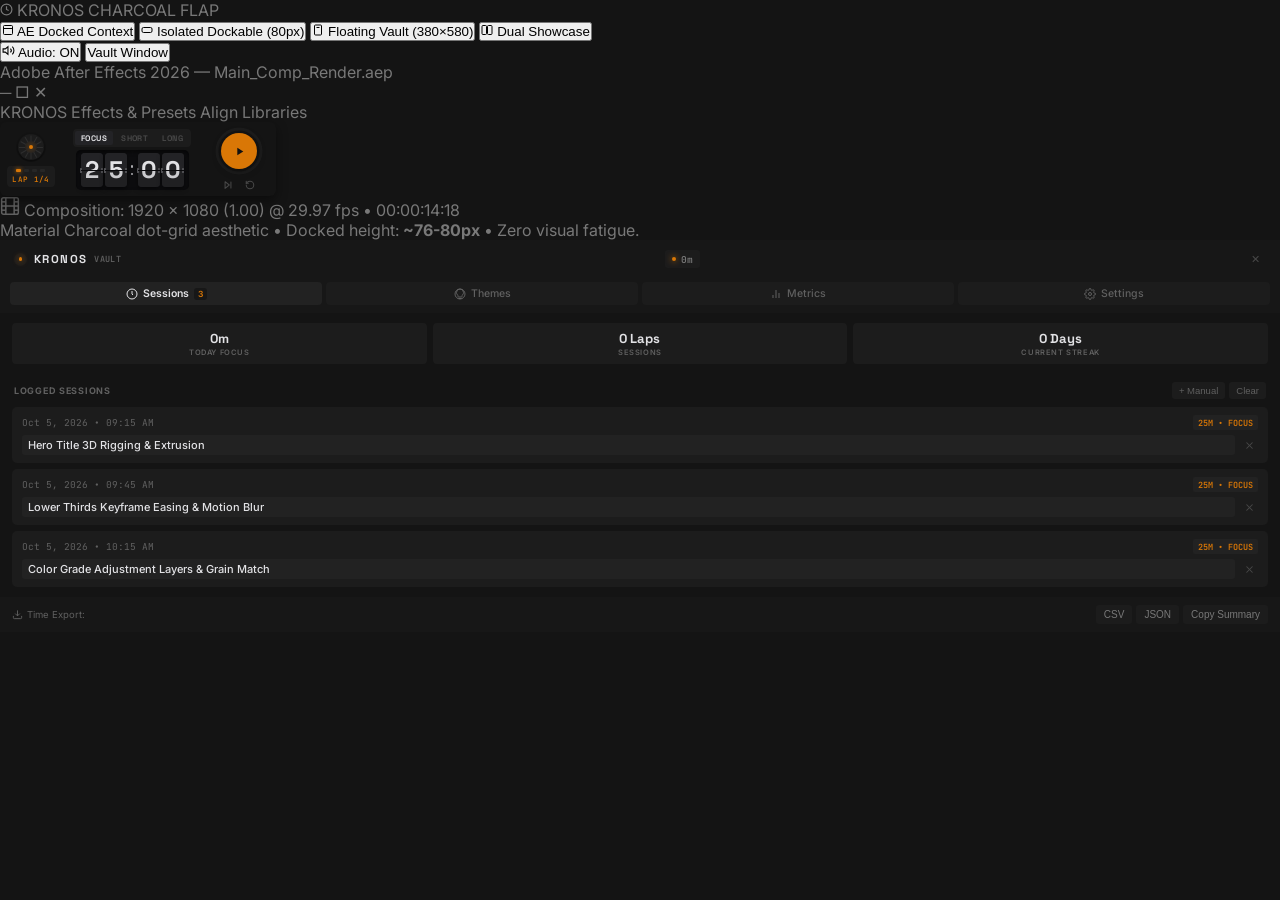
==== index.html @ 3258d883 "feat: add persistent storage, cross-window sync, and theme options to Chronos plugin" ====
<!DOCTYPE html>
<html lang="en">
<head>
  <meta charset="UTF-8">
  <meta name="viewport" content="width=device-width, initial-scale=1.0">
  <title>Kronos — Material Charcoal Industrial Focus Chronometer</title>
  <link rel="preconnect" href="https://fonts.googleapis.com">
  <link rel="preconnect" href="https://fonts.gstatic.com" crossorigin>
  <link href="https://fonts.googleapis.com/css2?family=Inter:wght@400;500;600;700&family=JetBrains+Mono:wght@500;700;800&family=Space+Grotesk:wght@500;700&display=swap" rel="stylesheet">
  <link rel="stylesheet" href="styles.css">
</head>
<body class="showcase-mode" data-active-view="docked-preview">

  <!-- TOP SHOWCASE CONTROL BAR (For Previewing Views & Layouts) -->
  <header class="preview-hud">
    <div class="hud-brand">
      <span class="hud-logo-icon">
        <svg width="13" height="13" viewBox="0 0 24 24" fill="none" stroke="currentColor" stroke-width="2.2">
          <circle cx="12" cy="12" r="10"/>
          <polyline points="12 6 12 12 16 14"/>
        </svg>
      </span>
      <span class="hud-title">KRONOS</span>
      <span class="hud-badge">MATERIAL CHARCOAL</span>
    </div>

    <div class="hud-view-switcher">
      <button class="hud-tab active" data-view="docked-preview">
        <svg width="12" height="12" viewBox="0 0 24 24" fill="none" stroke="currentColor" stroke-width="2"><rect x="3" y="3" width="18" height="18" rx="2"/><line x1="3" y1="9" x2="21" y2="9"/></svg>
        AE Docked Context
      </button>
      <button class="hud-tab" data-view="isolated-preview">
        <svg width="12" height="12" viewBox="0 0 24 24" fill="none" stroke="currentColor" stroke-width="2"><rect x="2" y="7" width="20" height="10" rx="3"/></svg>
        Isolated Dockable (80px)
      </button>
      <button class="hud-tab" data-view="modal-preview">
        <svg width="12" height="12" viewBox="0 0 24 24" fill="none" stroke="currentColor" stroke-width="2"><rect x="5" y="2" width="14" height="20" rx="2"/><line x1="9" y1="7" x2="15" y2="7"/></svg>
        Floating Vault (380×580)
      </button>
      <button class="hud-tab" data-view="split-showcase">
        <svg width="12" height="12" viewBox="0 0 24 24" fill="none" stroke="currentColor" stroke-width="2"><rect x="2" y="3" width="9" height="18" rx="2"/><rect x="13" y="3" width="9" height="18" rx="2"/></svg>
        Dual Showcase
      </button>
    </div>

    <div class="hud-actions">
      <button id="hud-sound-toggle" class="hud-btn" aria-label="Toggle Mechanical Audio Synthesis">
        <svg width="13" height="13" viewBox="0 0 24 24" fill="none" stroke="currentColor" stroke-width="2">
          <polygon points="11 5 6 9 2 9 2 15 6 15 11 19 11 5"/>
          <path d="M19.07 4.93a10 10 0 0 1 0 14.14M15.54 8.46a5 5 0 0 1 0 7.07"/>
        </svg>
        <span>Audio: ON</span>
      </button>
      <button id="hud-quick-vault-btn" class="hud-btn accent">
        <span>Vault Window</span>
      </button>
    </div>
  </header>

  <!-- MAIN WRAPPER CONTAINER -->
  <main class="preview-stage" id="preview-stage">

    <!-- 1. SIMULATED AFTER EFFECTS WORKSPACE CONTEXT -->
    <section class="ae-mockup-container" id="ae-mockup-context">
      <div class="ae-window-frame">
        <!-- AE Title bar -->
        <div class="ae-header-bar">
          <div class="ae-app-title">Adobe After Effects 2026 — Main_Comp_Render.aep</div>
          <div class="ae-win-controls">
            <span class="win-btn win-min">─</span>
            <span class="win-btn win-max">□</span>
            <span class="win-btn win-close">✕</span>
          </div>
        </div>

        <!-- AE Panel Strip Mockup -->
        <div class="ae-strip-shelf">
          <div class="ae-tab-bar">
            <span class="ae-tab active">
              <span class="ae-tab-dot"></span>
              KRONOS
            </span>
            <span class="ae-tab">Effects &amp; Presets</span>
            <span class="ae-tab">Align</span>
            <span class="ae-tab">Libraries</span>
          </div>

          <div class="ae-panel-body">
            <!-- HERE IS THE EXACT 80PX DOCKABLE KRONOS BAR -->
            <div class="kronos-dock-host">
              
              <!-- INJECTED KRONOS DOCKABLE EXTENSION -->
              <div id="kronos-dock-bar" class="kronos-bar dot-grid-bg" role="region" aria-label="Kronos Focus Bar">
                
                <!-- ZONE A: Tactile Rotary Crown & Minimalist Lap Channel -->
                <div class="kronos-zone zone-left">
                  <!-- Custom Machined Rotary Crown (Settings Launcher) -->
                  <button id="kronos-crown-btn" class="tactile-crown-trigger" aria-label="Open Session Vault">
                    <div class="crown-chassis">
                      <div class="crown-rim">
                        <div class="knurl-rib k1"></div>
                        <div class="knurl-rib k2"></div>
                        <div class="knurl-rib k3"></div>
                        <div class="knurl-rib k4"></div>
                        <div class="knurl-rib k5"></div>
                        <div class="knurl-rib k6"></div>
                      </div>
                      <div class="crown-core">
                        <span class="crown-amber-eye"></span>
                      </div>
                    </div>
                  </button>

                  <!-- Industrial Segmented Lap Indicator -->
                  <div class="lap-segment-channel" aria-label="Pomodoro cycle progress">
                    <div class="lap-pips-row">
                      <span class="lap-pip active" data-lap="1"></span>
                      <span class="lap-pip" data-lap="2"></span>
                      <span class="lap-pip" data-lap="3"></span>
                      <span class="lap-pip" data-lap="4"></span>
                    </div>
                    <span class="lap-counter-label" id="dock-lap-label">LAP 1/4</span>
                  </div>
                </div>

                <!-- ZONE B: Integrated 3-Way Mode Switcher & Split-Flap Chronometer -->
                <div class="kronos-zone zone-center">
                  <!-- Redesigned Industrial 3-Way Mode Switcher -->
                  <div class="mode-selector-strip" id="mode-selector-strip">
                    <button class="mode-tab-btn active" data-mode="focus">FOCUS</button>
                    <button class="mode-tab-btn" data-mode="short_break">SHORT</button>
                    <button class="mode-tab-btn" data-mode="long_break">LONG</button>
                  </div>

                  <!-- Mechanical Split-Flap Clock Display -->
                  <div class="split-flap-display" id="split-flap-chronometer">
                    <!-- Minutes Tens -->
                    <div class="flap-tile-group">
                      <div class="flap-tile" id="tile-m1">
                        <div class="flap-hinge hinge-l"></div>
                        <div class="flap-hinge hinge-r"></div>
                        <div class="flap-card flap-top"><span class="digit-glyph">2</span></div>
                        <div class="flap-card flap-bottom"><span class="digit-glyph">2</span></div>
                        <div class="flap-seam"></div>
                      </div>
                      <!-- Minutes Units -->
                      <div class="flap-tile" id="tile-m2">
                        <div class="flap-hinge hinge-l"></div>
                        <div class="flap-hinge hinge-r"></div>
                        <div class="flap-card flap-top"><span class="digit-glyph">5</span></div>
                        <div class="flap-card flap-bottom"><span class="digit-glyph">5</span></div>
                        <div class="flap-seam"></div>
                      </div>
                    </div>

                    <!-- Flap Colon Divider -->
                    <div class="flap-colon">
                      <span class="colon-dot"></span>
                      <span class="colon-dot"></span>
                    </div>

                    <!-- Seconds Tens -->
                    <div class="flap-tile-group">
                      <div class="flap-tile" id="tile-s1">
                        <div class="flap-hinge hinge-l"></div>
                        <div class="flap-hinge hinge-r"></div>
                        <div class="flap-card flap-top"><span class="digit-glyph">0</span></div>
                        <div class="flap-card flap-bottom"><span class="digit-glyph">0</span></div>
                        <div class="flap-seam"></div>
                      </div>
                      <!-- Seconds Units -->
                      <div class="flap-tile" id="tile-s2">
                        <div class="flap-hinge hinge-l"></div>
                        <div class="flap-hinge hinge-r"></div>
                        <div class="flap-card flap-top"><span class="digit-glyph">0</span></div>
                        <div class="flap-card flap-bottom"><span class="digit-glyph">0</span></div>
                        <div class="flap-seam"></div>
                      </div>
                    </div>
                  </div>
                </div>

                <!-- ZONE C: Tactile Ring Gauge & Play/Skip Controls -->
                <div class="kronos-zone zone-right">
                  <!-- Circular Gauge & Concave Play/Pause Button -->
                  <div class="gauge-button-capsule">
                    <!-- SVG Progress Ring Gauge -->
                    <svg class="progress-ring-svg" width="54" height="54" viewBox="0 0 54 54">
                      <!-- Base Track -->
                      <circle class="ring-track" cx="27" cy="27" r="22" />
                      <!-- Elapsed / Remaining Arc -->
                      <circle id="kronos-progress-arc" class="ring-arc" cx="27" cy="27" r="22" />
                    </svg>

                    <!-- Tactile Concave Push-Button Trigger -->
                    <button id="kronos-toggle-btn" class="tactile-round-btn play-pause-trigger" aria-label="Start or Pause Timer">
                      <span class="btn-face">
                        <!-- Play Icon -->
                        <svg class="icon-glyph glyph-play" width="13" height="13" viewBox="0 0 24 24" fill="currentColor">
                          <polygon points="8 5 19 12 8 19"></polygon>
                        </svg>
                        <!-- Pause Icon -->
                        <svg class="icon-glyph glyph-pause" width="13" height="13" viewBox="0 0 24 24" fill="currentColor" style="display: none;">
                          <rect x="6" y="5" width="4" height="14" rx="1"></rect>
                          <rect x="14" y="5" width="4" height="14" rx="1"></rect>
                        </svg>
                      </span>
                    </button>
                  </div>

                  <!-- Tactical Micro Lap / Skip Buttons -->
                  <div class="micro-actions">
                    <button id="kronos-skip-btn" class="micro-icon-btn" aria-label="Complete or Skip Lap">
                      <svg width="10" height="10" viewBox="0 0 24 24" fill="none" stroke="currentColor" stroke-width="2.5" stroke-linecap="round" stroke-linejoin="round">
                        <polygon points="5 4 15 12 5 20 5 4"></polygon>
                        <line x1="19" y1="5" x2="19" y2="19"></line>
                      </svg>
                    </button>
                    <button id="kronos-reset-btn" class="micro-icon-btn" aria-label="Reset Timer">
                      <svg width="10" height="10" viewBox="0 0 24 24" fill="none" stroke="currentColor" stroke-width="2.5" stroke-linecap="round" stroke-linejoin="round">
                        <path d="M3 12a9 9 0 1 0 9-9 9.75 9.75 0 0 0-6.74 2.74L3 8"></path>
                        <path d="M3 3v5h5"></path>
                      </svg>
                    </button>
                  </div>

                </div>

              </div>
              <!-- END KRONOS DOCKABLE BAR -->
            </div>

            <!-- Simulated AE Composition Viewer / Timeline Background with Dot Grid -->
            <div class="ae-workspace-canvas dot-grid-bg">
              <div class="ae-empty-slate">
                <div class="ae-slate-comp-badge">
                  <svg width="20" height="20" viewBox="0 0 24 24" fill="none" stroke="#606060" stroke-width="1.8">
                    <rect x="2" y="2" width="20" height="20" rx="2.18"/>
                    <line x1="7" y1="2" x2="7" y2="22"/>
                    <line x1="17" y1="2" x2="17" y2="22"/>
                    <line x1="2" y1="12" x2="22" y2="12"/>
                    <line x1="2" y1="7" x2="7" y2="7"/>
                    <line x1="2" y1="17" x2="7" y2="17"/>
                    <line x1="17" y1="17" x2="22" y2="17"/>
                    <line x1="17" y1="7" x2="22" y2="7"/>
                  </svg>
                  <span>Composition: 1920 × 1080 (1.00) @ 29.97 fps • 00:00:14:18</span>
                </div>
                <p class="ae-slate-desc">
                  Material Charcoal dot-grid aesthetic • Docked height: <strong>~76-80px</strong> • Zero visual fatigue.
                </p>
              </div>
            </div>
          </div>
        </div>
      </div>
    </section>

    <!-- 2. FLOATING MODELESS WINDOW ("SESSION VAULT & PREFERENCES") -->
    <!-- Matches Citadel & Splice Modeless Geometry: 380px x 580px, Dot Grid Textured -->
    <aside class="floating-vault-window dot-grid-bg" id="floating-vault-modal" role="dialog" aria-labelledby="vault-title" aria-modal="false">
      <!-- Window Title Bar -->
      <div class="vault-titlebar" id="vault-drag-handle">
        <div class="vault-branding">
          <div class="vault-rotary-mini">
            <span class="rotary-mini-amber"></span>
          </div>
          <span class="vault-logo" id="vault-title">KRONOS</span>
          <span class="vault-version-tag">VAULT</span>
        </div>

        <div class="vault-stats-chip" id="today-stats-chip" aria-label="Focus time accumulated today">
          <span class="stats-chip-dot"></span>
          <span id="header-focus-time">1h 15m</span>
        </div>

        <div class="vault-window-controls">
          <button id="vault-close-btn" class="vault-ctrl-btn close" aria-label="Close Window">✕</button>
        </div>
      </div>

      <!-- Navigation Segment Switcher -->
      <nav class="vault-nav-strip">
        <button class="vault-tab-btn active" data-tab="tab-sessions">
          <svg width="12" height="12" viewBox="0 0 24 24" fill="none" stroke="currentColor" stroke-width="2"><circle cx="12" cy="12" r="10"/><polyline points="12 6 12 12 14 14"/></svg>
          Sessions
          <span class="tab-count-badge" id="session-count-badge">3</span>
        </button>
        <button class="vault-tab-btn" data-tab="tab-themes">
          <svg width="12" height="12" viewBox="0 0 24 24" fill="none" stroke="currentColor" stroke-width="2"><circle cx="12" cy="12" r="10"/><path d="M12 2a7 7 0 0 0-7 7c0 2.38 1.19 4.47 3 5.74V17a1 1 0 0 0 1 1h6a1 1 0 0 0 1-1v-2.26c1.81-1.27 3-3.36 3-5.74a7 7 0 0 0-7-7z"/><line x1="9" y1="21" x2="15" y2="21"/></svg>
          Themes
        </button>
        <button class="vault-tab-btn" data-tab="tab-analytics">
          <svg width="12" height="12" viewBox="0 0 24 24" fill="none" stroke="currentColor" stroke-width="2"><line x1="18" y1="20" x2="18" y2="10"/><line x1="12" y1="20" x2="12" y2="4"/><line x1="6" y1="20" x2="6" y2="14"/></svg>
          Metrics
        </button>
        <button class="vault-tab-btn" data-tab="tab-preferences">
          <svg width="12" height="12" viewBox="0 0 24 24" fill="none" stroke="currentColor" stroke-width="2"><circle cx="12" cy="12" r="3"/><path d="M19.4 15a1.65 1.65 0 0 0 .33 1.82l.06.06a2 2 0 0 1 0 2.83 2 2 0 0 1-2.83 0l-.06-.06a1.65 1.65 0 0 0-1.82-.33 1.65 1.65 0 0 0-1 1.51V21a2 2 0 0 1-2 2 2 2 0 0 1-2-2v-.09A1.65 1.65 0 0 0 9 19.4a1.65 1.65 0 0 0-1.82.33l-.06.06a2 2 0 0 1-2.83 0 2 2 0 0 1 0-2.83l.06-.06a1.65 1.65 0 0 0 .33-1.82 1.65 1.65 0 0 0-1.51-1H3a2 2 0 0 1-2-2 2 2 0 0 1 2-2h.09A1.65 1.65 0 0 0 4.6 9a1.65 1.65 0 0 0-.33-1.82l-.06-.06a2 2 0 0 1 0-2.83 2 2 0 0 1 2.83 0l.06.06a1.65 1.65 0 0 0 1.82.33H9a1.65 1.65 0 0 0 1-1.51V3a2 2 0 0 1 2-2 2 2 0 0 1 2 2v.09a1.65 1.65 0 0 0 1 1.51 1.65 1.65 0 0 0 1.82-.33l.06-.06a2 2 0 0 1 2.83 0 2 2 0 0 1 0 2.83l-.06.06a1.65 1.65 0 0 0-.33 1.82V9a1.65 1.65 0 0 0 1.51 1H21a2 2 0 0 1 2 2 2 2 0 0 1-2 2h-.09a1.65 1.65 0 0 0-1.51 1z"/></svg>
          Settings
        </button>
      </nav>

      <!-- TAB: THEMES & WATCH SKINS -->
      <div class="vault-tab-content" id="tab-themes">
        <div class="themes-header-strip">
          <div>
            <span class="section-title">WATCH SKINS &amp; COLOR SCHEMES</span>
            <p class="section-desc">Tactile horological designs inspired by industrial and modern classics.</p>
          </div>
          <span class="themes-count-tag" id="current-theme-name-tag">Charcoal Flap</span>
        </div>

        <div class="theme-cards-grid" id="theme-cards-grid">
          <!-- 1. Charcoal Flap (Baseline) -->
          <div class="theme-card active" data-theme-id="charcoal">
            <div class="theme-card-preview theme-pv-charcoal">
              <div class="pv-bar">
                <span class="pv-crown amber"></span>
                <span class="pv-flap">25</span>
                <span class="pv-ring amber"></span>
              </div>
            </div>
            <div class="theme-card-info">
              <div class="theme-name-row">
                <span class="theme-title">Charcoal Flap</span>
                <span class="theme-badge">BASELINE</span>
              </div>
              <span class="theme-desc">Material Charcoal • Industrial amber</span>
              <div class="theme-swatches">
                <span class="swatch" data-theme-id="charcoal" data-color-key="clockBg" style="background: #0d0d0f;">
                  <input type="color" class="swatch-color-picker" value="#0d0d0f">
                </span>
                <span class="swatch" data-theme-id="charcoal" data-color-key="plateColor" style="background: #232326;">
                  <input type="color" class="swatch-color-picker" value="#232326">
                </span>
                <span class="swatch" data-theme-id="charcoal" data-color-key="fontColor" style="background: #e2e2e5;">
                  <input type="color" class="swatch-color-picker" value="#e2e2e5">
                </span>
                <span class="swatch" data-theme-id="charcoal" data-color-key="pluginBg" style="background: #141414;">
                  <input type="color" class="swatch-color-picker" value="#141414">
                </span>
                <span class="swatch" data-theme-id="charcoal" data-color-key="accentColor" style="background: #d97706;">
                  <input type="color" class="swatch-color-picker" value="#d97706">
                </span>
                <button type="button" class="theme-reset-btn" data-theme-id="charcoal" aria-label="Reset Charcoal Flap colors">
                  <svg width="12" height="12" viewBox="0 0 24 24" fill="none" stroke="currentColor" stroke-width="2" stroke-linecap="round" stroke-linejoin="round">
                    <path d="M3 12a9 9 0 1 0 9-9 9.75 9.75 0 0 0-6.74 2.74L3 8"></path>
                    <path d="M3 3v5h5"></path>
                  </svg>
                </button>
              </div>
            </div>
            <div class="theme-card-radio">
              <span class="radio-check">✓</span>
            </div>
          </div>

          <!-- 2. Neon Lilac (Priority 1 Purple) -->
          <div class="theme-card" data-theme-id="neon-lilac">
            <div class="theme-card-preview theme-pv-lilac">
              <div class="pv-bar">
                <span class="pv-crown lilac"></span>
                <span class="pv-flap">25</span>
                <span class="pv-ring lilac"></span>
              </div>
            </div>
            <div class="theme-card-info">
              <div class="theme-name-row">
                <span class="theme-title">Neon Lilac</span>
                <span class="theme-badge p1">P1</span>
              </div>
              <span class="theme-desc">Spotify RAP-200A • Soft Lilac &amp; Deep Amethyst</span>
              <div class="theme-swatches">
                <span class="swatch" data-theme-id="neon-lilac" data-color-key="clockBg" style="background: #100c24;">
                  <input type="color" class="swatch-color-picker" value="#100c24">
                </span>
                <span class="swatch" data-theme-id="neon-lilac" data-color-key="plateColor" style="background: #2b2454;">
                  <input type="color" class="swatch-color-picker" value="#2b2454">
                </span>
                <span class="swatch" data-theme-id="neon-lilac" data-color-key="fontColor" style="background: #f0ebff;">
                  <input type="color" class="swatch-color-picker" value="#f0ebff">
                </span>
                <span class="swatch" data-theme-id="neon-lilac" data-color-key="pluginBg" style="background: #120e24;">
                  <input type="color" class="swatch-color-picker" value="#120e24">
                </span>
                <span class="swatch" data-theme-id="neon-lilac" data-color-key="accentColor" style="background: #9b8bf4;">
                  <input type="color" class="swatch-color-picker" value="#9b8bf4">
                </span>
                <button type="button" class="theme-reset-btn" data-theme-id="neon-lilac" aria-label="Reset Neon Lilac colors">
                  <svg width="12" height="12" viewBox="0 0 24 24" fill="none" stroke="currentColor" stroke-width="2" stroke-linecap="round" stroke-linejoin="round">
                    <path d="M3 12a9 9 0 1 0 9-9 9.75 9.75 0 0 0-6.74 2.74L3 8"></path>
                    <path d="M3 3v5h5"></path>
                  </svg>
                </button>
              </div>
            </div>
            <div class="theme-card-radio">
              <span class="radio-check">✓</span>
            </div>
          </div>

          <!-- 3. Braun 1972 (Priority 2 Cream) -->
          <div class="theme-card" data-theme-id="braun-1972">
            <div class="theme-card-preview theme-pv-braun">
              <div class="pv-bar">
                <span class="pv-crown braun"></span>
                <span class="pv-flap">25</span>
                <span class="pv-ring braun"></span>
              </div>
            </div>
            <div class="theme-card-info">
              <div class="theme-name-row">
                <span class="theme-title">Braun 1972</span>
                <span class="theme-badge p2">P2</span>
              </div>
              <span class="theme-desc">Dieter Rams Ivory • Slate Black &amp; Safety Orange</span>
              <div class="theme-swatches">
                <span class="swatch" data-theme-id="braun-1972" data-color-key="clockBg" style="background: #201f1e;">
                  <input type="color" class="swatch-color-picker" value="#201f1e">
                </span>
                <span class="swatch" data-theme-id="braun-1972" data-color-key="plateColor" style="background: #272625;">
                  <input type="color" class="swatch-color-picker" value="#272625">
                </span>
                <span class="swatch" data-theme-id="braun-1972" data-color-key="fontColor" style="background: #f7f4ed;">
                  <input type="color" class="swatch-color-picker" value="#f7f4ed">
                </span>
                <span class="swatch" data-theme-id="braun-1972" data-color-key="pluginBg" style="background: #ece6da;">
                  <input type="color" class="swatch-color-picker" value="#ece6da">
                </span>
                <span class="swatch" data-theme-id="braun-1972" data-color-key="accentColor" style="background: #ea580c;">
                  <input type="color" class="swatch-color-picker" value="#ea580c">
                </span>
                <button type="button" class="theme-reset-btn" data-theme-id="braun-1972" aria-label="Reset Braun 1972 colors">
                  <svg width="12" height="12" viewBox="0 0 24 24" fill="none" stroke="currentColor" stroke-width="2" stroke-linecap="round" stroke-linejoin="round">
                    <path d="M3 12a9 9 0 1 0 9-9 9.75 9.75 0 0 0-6.74 2.74L3 8"></path>
                    <path d="M3 3v5h5"></path>
                  </svg>
                </button>
              </div>
            </div>
            <div class="theme-card-radio">
              <span class="radio-check">✓</span>
            </div>
          </div>

          <!-- 4. Cyber Violet (Priority 3 Purple) -->
          <div class="theme-card" data-theme-id="cyber-violet">
            <div class="theme-card-preview theme-pv-cyber">
              <div class="pv-bar">
                <span class="pv-crown cyber"></span>
                <span class="pv-flap">25</span>
                <span class="pv-ring cyber"></span>
              </div>
            </div>
            <div class="theme-card-info">
              <div class="theme-name-row">
                <span class="theme-title">Cyber Violet</span>
                <span class="theme-badge p3">P3</span>
              </div>
              <span class="theme-desc">Obsidian Pitch Black • Electric Neon Violet Glow</span>
              <div class="theme-swatches">
                <span class="swatch" data-theme-id="cyber-violet" data-color-key="clockBg" style="background: #08080b;">
                  <input type="color" class="swatch-color-picker" value="#08080b">
                </span>
                <span class="swatch" data-theme-id="cyber-violet" data-color-key="plateColor" style="background: #161622;">
                  <input type="color" class="swatch-color-picker" value="#161622">
                </span>
                <span class="swatch" data-theme-id="cyber-violet" data-color-key="fontColor" style="background: #a89eff;">
                  <input type="color" class="swatch-color-picker" value="#a89eff">
                </span>
                <span class="swatch" data-theme-id="cyber-violet" data-color-key="pluginBg" style="background: #09090c;">
                  <input type="color" class="swatch-color-picker" value="#09090c">
                </span>
                <span class="swatch" data-theme-id="cyber-violet" data-color-key="accentColor" style="background: #7969ef;">
                  <input type="color" class="swatch-color-picker" value="#7969ef">
                </span>
                <button type="button" class="theme-reset-btn" data-theme-id="cyber-violet" aria-label="Reset Cyber Violet colors">
                  <svg width="12" height="12" viewBox="0 0 24 24" fill="none" stroke="currentColor" stroke-width="2" stroke-linecap="round" stroke-linejoin="round">
                    <path d="M3 12a9 9 0 1 0 9-9 9.75 9.75 0 0 0-6.74 2.74L3 8"></path>
                    <path d="M3 3v5h5"></path>
                  </svg>
                </button>
              </div>
            </div>
            <div class="theme-card-radio">
              <span class="radio-check">✓</span>
            </div>
          </div>

          <!-- 5. Kyoto Matcha -->
          <div class="theme-card" data-theme-id="kyoto-matcha">
            <div class="theme-card-preview theme-pv-matcha">
              <div class="pv-bar">
                <span class="pv-crown matcha"></span>
                <span class="pv-flap">25</span>
                <span class="pv-ring matcha"></span>
              </div>
            </div>
            <div class="theme-card-info">
              <div class="theme-name-row">
                <span class="theme-title">Kyoto Matcha</span>
                <span class="theme-badge">VINTAGE</span>
              </div>
              <span class="theme-desc">Matcha Latte Vending • Washi Cream &amp; Brass</span>
              <div class="theme-swatches">
                <span class="swatch" data-theme-id="kyoto-matcha" data-color-key="clockBg" style="background: #18201c;">
                  <input type="color" class="swatch-color-picker" value="#18201c">
                </span>
                <span class="swatch" data-theme-id="kyoto-matcha" data-color-key="plateColor" style="background: #2b4238;">
                  <input type="color" class="swatch-color-picker" value="#2b4238">
                </span>
                <span class="swatch" data-theme-id="kyoto-matcha" data-color-key="fontColor" style="background: #ede2cf;">
                  <input type="color" class="swatch-color-picker" value="#ede2cf">
                </span>
                <span class="swatch" data-theme-id="kyoto-matcha" data-color-key="pluginBg" style="background: #1f2421;">
                  <input type="color" class="swatch-color-picker" value="#1f2421">
                </span>
                <span class="swatch" data-theme-id="kyoto-matcha" data-color-key="accentColor" style="background: #c29b62;">
                  <input type="color" class="swatch-color-picker" value="#c29b62">
                </span>
                <button type="button" class="theme-reset-btn" data-theme-id="kyoto-matcha" aria-label="Reset Kyoto Matcha colors">
                  <svg width="12" height="12" viewBox="0 0 24 24" fill="none" stroke="currentColor" stroke-width="2" stroke-linecap="round" stroke-linejoin="round">
                    <path d="M3 12a9 9 0 1 0 9-9 9.75 9.75 0 0 0-6.74 2.74L3 8"></path>
                    <path d="M3 3v5h5"></path>
                  </svg>
                </button>
              </div>
            </div>
            <div class="theme-card-radio">
              <span class="radio-check">✓</span>
            </div>
          </div>

          <!-- 6. Cobalt Runner -->
          <div class="theme-card" data-theme-id="cobalt-runner">
            <div class="theme-card-preview theme-pv-cobalt">
              <div class="pv-bar">
                <span class="pv-crown cobalt"></span>
                <span class="pv-flap">25</span>
                <span class="pv-ring cobalt"></span>
              </div>
            </div>
            <div class="theme-card-info">
              <div class="theme-name-row">
                <span class="theme-title">Cobalt Runner</span>
                <span class="theme-badge">ATHLETIC</span>
              </div>
              <span class="theme-desc">Electric Cobalt Blue • High-Vis Athletic Orange</span>
              <div class="theme-swatches">
                <span class="swatch" data-theme-id="cobalt-runner" data-color-key="clockBg" style="background: #0e131a;">
                  <input type="color" class="swatch-color-picker" value="#0e131a">
                </span>
                <span class="swatch" data-theme-id="cobalt-runner" data-color-key="plateColor" style="background: #1c7ed6;">
                  <input type="color" class="swatch-color-picker" value="#1c7ed6">
                </span>
                <span class="swatch" data-theme-id="cobalt-runner" data-color-key="fontColor" style="background: #ffffff;">
                  <input type="color" class="swatch-color-picker" value="#ffffff">
                </span>
                <span class="swatch" data-theme-id="cobalt-runner" data-color-key="pluginBg" style="background: #11161d;">
                  <input type="color" class="swatch-color-picker" value="#11161d">
                </span>
                <span class="swatch" data-theme-id="cobalt-runner" data-color-key="accentColor" style="background: #ff6b18;">
                  <input type="color" class="swatch-color-picker" value="#ff6b18">
                </span>
                <button type="button" class="theme-reset-btn" data-theme-id="cobalt-runner" aria-label="Reset Cobalt Runner colors">
                  <svg width="12" height="12" viewBox="0 0 24 24" fill="none" stroke="currentColor" stroke-width="2" stroke-linecap="round" stroke-linejoin="round">
                    <path d="M3 12a9 9 0 1 0 9-9 9.75 9.75 0 0 0-6.74 2.74L3 8"></path>
                    <path d="M3 3v5h5"></path>
                  </svg>
                </button>
              </div>
            </div>
            <div class="theme-card-radio">
              <span class="radio-check">✓</span>
            </div>
          </div>

          <!-- 7. Solar Ochre -->
          <div class="theme-card" data-theme-id="solar-ochre">
            <div class="theme-card-preview theme-pv-ochre">
              <div class="pv-bar">
                <span class="pv-crown ochre"></span>
                <span class="pv-flap">25</span>
                <span class="pv-ring ochre"></span>
              </div>
            </div>
            <div class="theme-card-info">
              <div class="theme-name-row">
                <span class="theme-title">Solar Ochre</span>
                <span class="theme-badge">BAUHAUS</span>
              </div>
              <span class="theme-desc">Bauhaus Canary Ochre • Deep Ink Black Digits</span>
              <div class="theme-swatches">
                <span class="swatch" data-theme-id="solar-ochre" data-color-key="clockBg" style="background: #111114;">
                  <input type="color" class="swatch-color-picker" value="#111114">
                </span>
                <span class="swatch" data-theme-id="solar-ochre" data-color-key="plateColor" style="background: #f59f00;">
                  <input type="color" class="swatch-color-picker" value="#f59f00">
                </span>
                <span class="swatch" data-theme-id="solar-ochre" data-color-key="fontColor" style="background: #121212;">
                  <input type="color" class="swatch-color-picker" value="#121212">
                </span>
                <span class="swatch" data-theme-id="solar-ochre" data-color-key="pluginBg" style="background: #18181b;">
                  <input type="color" class="swatch-color-picker" value="#18181b">
                </span>
                <span class="swatch" data-theme-id="solar-ochre" data-color-key="accentColor" style="background: #fa5252;">
                  <input type="color" class="swatch-color-picker" value="#fa5252">
                </span>
                <button type="button" class="theme-reset-btn" data-theme-id="solar-ochre" aria-label="Reset Solar Ochre colors">
                  <svg width="12" height="12" viewBox="0 0 24 24" fill="none" stroke="currentColor" stroke-width="2" stroke-linecap="round" stroke-linejoin="round">
                    <path d="M3 12a9 9 0 1 0 9-9 9.75 9.75 0 0 0-6.74 2.74L3 8"></path>
                    <path d="M3 3v5h5"></path>
                  </svg>
                </button>
              </div>
            </div>
            <div class="theme-card-radio">
              <span class="radio-check">✓</span>
            </div>
          </div>
        </div>
      </div>

      <!-- TAB 1: SESSIONS LOG & EXPORT -->
      <div class="vault-tab-content active" id="tab-sessions">
        <!-- Quick Summary Bar -->
        <div class="vault-session-hero">
          <div class="hero-metric">
            <span class="metric-val" id="metric-today-time">1h 15m</span>
            <span class="metric-lbl">TODAY FOCUS</span>
          </div>
          <div class="hero-metric">
            <span class="metric-val" id="metric-today-laps">3 Laps</span>
            <span class="metric-lbl">SESSIONS</span>
          </div>
          <div class="hero-metric">
            <span class="metric-val" id="metric-streak">4 Days</span>
            <span class="metric-lbl">CURRENT STREAK</span>
          </div>
        </div>

        <!-- Session List Controls -->
        <div class="session-list-toolbar">
          <span class="section-title">LOGGED SESSIONS</span>
          <div class="toolbar-actions">
            <button id="btn-quick-add-session" class="vault-btn-subtle" aria-label="Quick Add">+ Manual</button>
            <button id="btn-clear-all" class="vault-btn-subtle" aria-label="Clear All">Clear</button>
          </div>
        </div>

        <!-- Scrollable Session Cards Container -->
        <div class="session-cards-scroll" id="session-cards-container">
          <!-- Dynamically populated session cards with editable titles -->
        </div>

        <!-- Export Bottom Bar -->
        <div class="vault-footer-export">
          <div class="export-note">
            <svg width="11" height="11" viewBox="0 0 24 24" fill="none" stroke="currentColor" stroke-width="2"><path d="M21 15v4a2 2 0 0 1-2 2H5a2 2 0 0 1-2-2v-4"/><polyline points="7 10 12 15 17 10"/><line x1="12" y1="15" x2="12" y2="3"/></svg>
            <span>Time Export:</span>
          </div>
          <div class="export-btn-group">
            <button id="btn-export-csv" class="vault-export-btn" aria-label="Export CSV">
              CSV
            </button>
            <button id="btn-export-json" class="vault-export-btn" aria-label="Export JSON">
              JSON
            </button>
            <button id="btn-copy-summary" class="vault-export-btn" aria-label="Copy Summary">
              Copy Summary
            </button>
          </div>
        </div>
      </div>

      <!-- TAB 2: ANALYTICS & INSIGHTS (Dynamic Engine • Zero Mockups) -->
      <div class="vault-tab-content" id="tab-analytics">
        <div class="analytics-wrapper">
          <div class="analytics-card">
            <div class="card-header">
              <div class="card-title-group">
                <span class="card-title" id="analytics-chart-title">WEEKLY FOCUS VELOCITY</span>
                <span class="card-sub" id="analytics-chart-sub">Last 7 Days</span>
              </div>
              <div class="timeframe-group" id="analytics-timeframe-group">
                <button class="tf-btn" data-tf="daily">Daily</button>
                <button class="tf-btn active" data-tf="7d">7 Days</button>
                <button class="tf-btn" data-tf="monthly">Monthly</button>
              </div>
            </div>
            <!-- Dynamic Bar Chart (Filled Live from KronosStorage) -->
            <div class="analytics-bar-chart" id="analytics-bar-chart"></div>
          </div>

          <div class="analytics-card">
            <div class="card-header">
              <div class="card-title-group">
                <span class="card-title">CATEGORY BREAKDOWN</span>
                <span class="card-sub">Real Data by Session Title</span>
              </div>
            </div>
            <!-- Dynamic Category Breakdown (Aggregated Live from KronosStorage) -->
            <div class="category-breakdown-list" id="category-breakdown-list"></div>
          </div>
        </div>
      </div>

      <!-- TAB 3: PREFERENCES & EXTENSION STORAGE -->
      <div class="vault-tab-content" id="tab-preferences">
        <div class="preferences-wrapper">
          <div class="pref-group">
            <div class="group-title">TIMER INTERVALS (MINUTES)</div>
            
            <div class="pref-row">
              <label for="pref-focus-dur">Focus Duration</label>
              <div class="stepper-input">
                <button class="step-btn" data-step="pref-focus-dur" data-val="-1">－</button>
                <input type="number" id="pref-focus-dur" value="25" min="1" max="120">
                <button class="step-btn" data-step="pref-focus-dur" data-val="1">＋</button>
              </div>
            </div>

            <div class="pref-row">
              <label for="pref-short-break">Short Break Duration</label>
              <div class="stepper-input">
                <button class="step-btn" data-step="pref-short-break" data-val="-1">－</button>
                <input type="number" id="pref-short-break" value="5" min="1" max="60">
                <button class="step-btn" data-step="pref-short-break" data-val="1">＋</button>
              </div>
            </div>

            <div class="pref-row">
              <label for="pref-long-break">Long Break Duration</label>
              <div class="stepper-input">
                <button class="step-btn" data-step="pref-long-break" data-val="-1">－</button>
                <input type="number" id="pref-long-break" value="15" min="1" max="90">
                <button class="step-btn" data-step="pref-long-break" data-val="1">＋</button>
              </div>
            </div>

            <div class="pref-row">
              <label for="pref-laps-cycle">Laps per Long Cycle</label>
              <div class="stepper-input">
                <button class="step-btn" data-step="pref-laps-cycle" data-val="-1">－</button>
                <input type="number" id="pref-laps-cycle" value="4" min="2" max="10">
                <button class="step-btn" data-step="pref-laps-cycle" data-val="1">＋</button>
              </div>
            </div>
          </div>

          <div class="pref-group">
            <div class="group-title">TACTILE AUDIO SYNTHESIS</div>
            <div class="pref-row">
              <label for="pref-sound-effects">Mechanical Switch Clicks</label>
              <input type="checkbox" id="pref-sound-effects" checked class="pref-toggle">
            </div>
            <div class="pref-row">
              <label for="pref-chime-end">Session Complete Chime</label>
              <input type="checkbox" id="pref-chime-end" checked class="pref-toggle">
            </div>
            <div class="pref-row">
              <label for="pref-soft-tick">Subtle Clock Ticking (During Focus)</label>
              <input type="checkbox" id="pref-soft-tick" class="pref-toggle">
            </div>
          </div>

          <div class="pref-group">
            <div class="group-title">STORAGE &amp; LOCAL PREFERENCES PATH</div>
            <div class="storage-info-box">
              <div class="storage-path-header">
                <svg width="11" height="11" viewBox="0 0 24 24" fill="none" stroke="currentColor" stroke-width="2"><path d="M22 19a2 2 0 0 1-2 2H4a2 2 0 0 1-2-2V5a2 2 0 0 1 2-2h5l2 3h9a2 2 0 0 1 2 2z"/></svg>
                <span>Live Extension Directory:</span>
              </div>
              <code class="storage-path-code">C:\Users\Admin\AppData\Local\NeoGraphs\Kronos</code>
              <p class="storage-path-desc">
                Sessions and custom settings are automatically synced to this local path for offline persistence across After Effects launches.
              </p>
            </div>
          </div>

          <div class="pref-save-row">
            <button id="btn-save-prefs" class="vault-btn-primary">Apply Settings</button>
            <span id="save-status-indicator" class="status-msg"></span>
          </div>
        </div>
      </div>

    </aside>

  </main>

  <!-- NOTIFICATION TOAST -->
  <div id="kronos-toast" class="toast-bubble" aria-live="polite"></div>

  <script src="app.js"></script>
</body>
</html>
---- styles.css ----
/* ==========================================================================
   KRONOS — Material Charcoal Industrial Focus Chronometer
   Unified Stylesheet for Dockable Bar & Modeless Session Vault
   Design System Invariants: Pure Tonal Contrast | Zero 1px Outlines | Zero Pure White
   ========================================================================== */

:root {
  /* Material Charcoal Background Tiers */
  --bg-deep: #111111;
  --bg-base: #141414;
  --bg-panel: #171717;
  --bg-card: #1c1c1c;
  --bg-input: #222222;
  --bg-hover: #262626;
  --bg-active: #2b2b2b;

  /* Material Charcoal Text Hierarchy (Zero Pure White) */
  --text-active: #919191;
  --text-digit: #a2a2a2;
  --text-body: #787878;
  --text-muted: #606060;
  --text-dim: #484848;
  --text-placeholder: #3f3f3f;

  /* Restrained Industrial Accents */
  --accent-amber: #d97706;
  --accent-teal: #0ca678;
  --accent-blue: #1473e6;

  /* Split-Flap Hardware Tones */
  --flap-tile-bg: #1c1c1c;
  --flap-split-line: #0f0f0f;
  --metal-hinge: #383838;

  /* Dot Grid Pattern */
  --dot-color: rgba(255, 255, 255, 0.045);
  --dot-size: 18px;

  /* Fonts */
  --font-mono: 'JetBrains Mono', 'SF Mono', Consolas, monospace;
  --font-sans: 'Inter', -apple-system, BlinkMacSystemFont, 'Segoe UI', Roboto, sans-serif;
  --font-grotesk: 'Space Grotesk', var(--font-sans);
}

/* Base Reset */
*, *::before, *::after {
  box-sizing: border-box;
  margin: 0;
  padding: 0;
  user-select: none;
  -webkit-user-select: none;
}

html, body {
  width: 100%;
  height: 100%;
  background-color: var(--bg-base);
  color: var(--text-body);
  font-family: var(--font-sans);
  overflow: hidden;
  -webkit-font-smoothing: antialiased;
}

/* Reusable Precision Dot Grid Backdrop - Clean Solid Surface (Dotted grid removed per user request) */
.dot-grid-bg {
  background-color: var(--theme-plugin-bg, var(--bg-base)) !important;
  background-image: none !important;
}

/* ==========================================================================
   1. DOCKABLE PANEL (Exact ~76-80px Profile)
   ========================================================================== */
.panel-root {
  width: 100%;
  height: 100%;
  display: flex;
  align-items: center;
  justify-content: center;
  padding: 2px 4px;
}

.kronos-bar {
  height: 74px;
  width: 100%;
  max-width: 276px;
  border-radius: 6px;
  border: none !important;
  outline: none !important;
  box-shadow: 0 4px 12px rgba(0, 0, 0, 0.45);
  display: grid;
  grid-template-columns: 50px 1fr 62px;
  align-items: center;
  padding: 5px 6px;
  position: relative;
  overflow: hidden;
}

/* ZONE ALIGNMENTS */
.kronos-zone {
  display: flex;
  flex-direction: column;
  justify-content: center;
  height: 100%;
}

.zone-left {
  align-items: center;
  justify-content: center;
  gap: 4px;
}

.zone-center {
  align-items: center;
  justify-content: center;
  padding: 0 3px;
}

.zone-right {
  align-items: center;
  justify-content: center;
  gap: 2px;
}

/* ZONE A: Rotary Crown & Lap Segment Channel */
.tactile-crown-trigger {
  width: 30px;
  height: 30px;
  border-radius: 50% !important;
  background: transparent;
  border: none !important;
  cursor: pointer;
  padding: 0 !important;
  margin: 0 !important;
  display: flex;
  align-items: center;
  justify-content: center;
  position: relative;
  transition: transform 140ms ease;
  outline: none !important;
  overflow: hidden !important;
  aspect-ratio: 1 / 1;
  flex-shrink: 0;
  box-sizing: border-box;
  -webkit-backface-visibility: hidden;
  transform: translateZ(0);
  will-change: transform;
}

.tactile-crown-trigger:hover {
  transform: rotate(20deg) translateZ(0);
}

.tactile-crown-trigger:active {
  transform: scale(0.92) rotate(35deg) translateZ(0);
}

.crown-chassis {
  width: 26px;
  height: 26px;
  border-radius: 50% !important;
  background: var(--bg-card);
  box-shadow: 0 2px 5px rgba(0, 0, 0, 0.6);
  position: relative;
  display: flex;
  align-items: center;
  justify-content: center;
  overflow: hidden !important;
  aspect-ratio: 1 / 1;
  flex-shrink: 0;
  box-sizing: border-box;
  transform: translateZ(0);
}

.crown-rim {
  position: absolute;
  inset: 1px;
  border-radius: 50% !important;
  overflow: hidden !important;
  aspect-ratio: 1 / 1;
  pointer-events: none;
}

.knurl-rib {
  position: absolute;
  top: 50%;
  left: 50%;
  width: 24px;
  height: 1px;
  background: rgba(255, 255, 255, 0.08);
  margin-top: -0.5px;
  margin-left: -12px;
  pointer-events: none;
}

.knurl-rib.k1 { transform: rotate(0deg); }
.knurl-rib.k2 { transform: rotate(30deg); }
.knurl-rib.k3 { transform: rotate(60deg); }
.knurl-rib.k4 { transform: rotate(90deg); }
.knurl-rib.k5 { transform: rotate(120deg); }
.knurl-rib.k6 { transform: rotate(150deg); }

.crown-core {
  width: 12px;
  height: 12px;
  border-radius: 50% !important;
  background: var(--bg-input);
  display: flex;
  align-items: center;
  justify-content: center;
  z-index: 2;
  overflow: hidden !important;
  aspect-ratio: 1 / 1;
  flex-shrink: 0;
  box-sizing: border-box;
}

.crown-amber-eye {
  width: 4px;
  height: 4px;
  border-radius: 50% !important;
  background: var(--accent-amber);
  box-shadow: 0 0 4px var(--accent-amber);
  transition: all 140ms ease;
  flex-shrink: 0;
  aspect-ratio: 1 / 1;
}

.tactile-crown-trigger:hover .crown-amber-eye {
  box-shadow: 0 0 6px var(--accent-amber);
}

.lap-segment-channel {
  display: flex;
  flex-direction: column;
  align-items: center;
  gap: 2px;
  background: var(--bg-card);
  padding: 3px 5px;
  border-radius: 4px;
}

.lap-pips-row {
  display: flex;
  align-items: center;
  gap: 3px;
}

.lap-pip {
  display: inline-block;
  width: 5px;
  height: 3px;
  border-radius: 1px;
  background: var(--bg-hover);
  transition: all 120ms ease;
}

.lap-pip.active {
  background: var(--accent-amber);
  box-shadow: 0 0 3px var(--accent-amber);
}

.lap-pip.completed {
  background: var(--text-muted);
}

.lap-counter-label {
  font-size: 7.5px;
  font-family: var(--font-mono);
  font-weight: 600;
  color: var(--text-muted);
  letter-spacing: 0.04em;
}

/* ZONE B: 3-Way Mode Switcher & Split-Flap Display */
.mode-selector-strip {
  display: flex;
  align-items: center;
  background: var(--bg-card);
  border-radius: 4px;
  padding: 2px;
  gap: 2px;
  margin-bottom: 3px;
}

.mode-tab-btn {
  background: transparent;
  border: none !important;
  color: var(--text-dim);
  font-family: var(--font-grotesk);
  font-size: 8px;
  font-weight: 700;
  letter-spacing: 0.06em;
  padding: 2px 6px;
  border-radius: 2px;
  cursor: pointer;
  transition: all 120ms ease;
}

.mode-tab-btn:hover {
  color: var(--text-body);
}

.mode-tab-btn.active {
  background: var(--theme-plate-color, #232326);
  color: var(--theme-font-color, #e2e2e5);
}

.split-flap-display {
  display: flex;
  align-items: center;
  gap: 2.5px;
  background: var(--bg-panel);
  padding: 3px 5px;
  border-radius: 5px;
  box-shadow: inset 0 2px 4px rgba(0, 0, 0, 0.5);
}

.flap-tile-group {
  display: flex;
  gap: 2px;
}

.flap-tile {
  width: 22px;
  height: 34px;
  background: var(--flap-tile-bg);
  border-radius: 4px;
  position: relative;
  perspective: 300px;
  box-shadow: 0 2px 5px rgba(0, 0, 0, 0.5);
  user-select: none;
}

/* Side Metallic Hinge Tabs (Fixed Z-50 Overlay: NEVER moves or shifts) */
.flap-hinge {
  position: absolute;
  top: 17px;
  width: 2px;
  height: 5px;
  margin-top: -2.5px;
  background: #505054;
  z-index: 50;
  border-radius: 0.5px;
  pointer-events: none;
}

.hinge-l { left: -0.5px; }
.hinge-r { right: -0.5px; }

/* The horizontal flap seam (Fixed Z-50 Overlay: NEVER moves or shifts) */
.flap-seam {
  position: absolute;
  top: 17px;
  left: 0;
  right: 0;
  height: 1px;
  background: #09090b;
  z-index: 50;
  pointer-events: none;
}

/* Flap Card Top & Bottom Half Panels (Zero border lines: seam handles contrast) */
.flap-card {
  position: absolute;
  left: 0;
  right: 0;
  height: 17px;
  overflow: hidden;
  backface-visibility: hidden;
  -webkit-backface-visibility: hidden;
}

.flap-top {
  top: 0;
  background: #232326;
  border-radius: 4px 4px 0 0;
  z-index: 1;
}

.flap-bottom {
  top: 17px;
  background: #1a1a1d;
  border-radius: 0 0 4px 4px;
  z-index: 1;
}

/* Digit Typography: Full Contrast Matte (#e2e2e5) • Zero Vertical Shift */
.digit-glyph {
  position: absolute;
  left: 0;
  right: 0;
  width: 100%;
  height: 34px;
  line-height: 34px;
  text-align: center;
  font-family: 'Space Grotesk', -apple-system, BlinkMacSystemFont, 'Segoe UI', Roboto, sans-serif;
  font-size: 24px;
  font-weight: 700;
  color: #e2e2e5;
  letter-spacing: -0.02em;
  display: block;
  user-select: none;
  pointer-events: none;
}

.flap-top .digit-glyph,
.flap-leaf-top .digit-glyph {
  top: 0;
}

.flap-bottom .digit-glyph,
.flap-leaf-bottom .digit-glyph {
  top: -17px;
}

/* Mechanical 3D Split-Flap Animation Leaves */
.flap-leaf-anim {
  position: absolute;
  left: 0;
  right: 0;
  height: 17px;
  overflow: hidden;
  backface-visibility: hidden;
  -webkit-backface-visibility: hidden;
  pointer-events: none;
}

/* Upper Leaf: folds down around bottom seam (0deg -> -90deg) */
.flap-leaf-top {
  top: 0;
  background: #232326;
  border-radius: 4px 4px 0 0;
  transform-origin: bottom center;
  z-index: 20;
  animation: flapTopFold 180ms ease-in forwards;
}

@keyframes flapTopFold {
  0% {
    transform: rotateX(0deg);
  }
  100% {
    transform: rotateX(-90deg);
    opacity: 0;
  }
}

/* Lower Leaf: drops down from 90deg to 0deg around top seam */
.flap-leaf-bottom {
  top: 17px;
  background: #1a1a1d;
  border-radius: 0 0 4px 4px;
  transform-origin: top center;
  transform: rotateX(90deg);
  z-index: 30;
  animation: flapBottomDrop 190ms cubic-bezier(0.2, 0.9, 0.4, 1.1) 160ms forwards;
}

@keyframes flapBottomDrop {
  0% {
    transform: rotateX(90deg);
  }
  100% {
    transform: rotateX(0deg);
  }
}

/* Authentic Mechanical Shadow Dynamics */
.flap-leaf-top::after {
  content: '';
  position: absolute;
  inset: 0;
  background: linear-gradient(to bottom, transparent 20%, rgba(0, 0, 0, 0.65));
  opacity: 0;
  animation: shadowFadeIn 180ms ease-in forwards;
}

@keyframes shadowFadeIn {
  0% { opacity: 0; }
  100% { opacity: 1; }
}

.flap-leaf-bottom::after {
  content: '';
  position: absolute;
  inset: 0;
  background: linear-gradient(to top, transparent 20%, rgba(0, 0, 0, 0.65));
  opacity: 1;
  animation: shadowFadeOut 190ms ease-out 160ms forwards;
}

@keyframes shadowFadeOut {
  0% { opacity: 1; }
  100% { opacity: 0; }
}

.flap-colon {
  display: flex;
  flex-direction: column;
  justify-content: center;
  align-items: center;
  gap: 5px;
  width: 6px;
  height: 34px;
}

.colon-dot {
  width: 2.5px;
  height: 2.5px;
  border-radius: 50%;
  background: var(--text-digit);
  opacity: 0.75;
}

/* ZONE C: Progress Ring Gauge & Controls */
.gauge-button-capsule {
  position: relative;
  width: 48px;
  height: 48px;
  display: flex;
  align-items: center;
  justify-content: center;
}

.progress-ring-svg {
  position: absolute;
  top: -3px;
  left: -3px;
  transform: rotate(-90deg);
  pointer-events: none;
}

.ring-track {
  fill: none;
  stroke: var(--bg-card);
  stroke-width: 3;
}

.ring-arc {
  fill: none;
  stroke: var(--accent-amber);
  stroke-width: 3;
  stroke-linecap: round;
  stroke-dasharray: 138.2;
  stroke-dashoffset: 0;
  transition: stroke-dashoffset 180ms linear, stroke 180ms ease;
}

.tactile-round-btn {
  width: 36px;
  height: 36px;
  border-radius: 50% !important;
  background: var(--theme-accent-color, #d97706);
  border: none !important;
  outline: none !important;
  box-shadow: 0 2px 8px rgba(0, 0, 0, 0.35);
  cursor: pointer;
  position: relative;
  display: flex;
  align-items: center;
  justify-content: center;
  padding: 0 !important;
  margin: 0 !important;
  box-sizing: border-box;
  aspect-ratio: 1 / 1;
  flex-shrink: 0;
  overflow: hidden;
  transition: background 120ms ease, filter 120ms ease;
}

.tactile-round-btn:hover {
  filter: brightness(1.1);
}

.tactile-round-btn:active {
  filter: brightness(0.95);
  transform: scale(0.94);
}

.btn-face {
  color: #111111;
  display: flex;
  align-items: center;
  justify-content: center;
  width: 100%;
  height: 100%;
  padding: 0;
  margin: 0;
  z-index: 2;
  transition: color 120ms ease;
  pointer-events: none;
}

.icon-glyph {
  display: block;
  flex-shrink: 0;
  margin: 0;
  padding: 0;
}

.icon-glyph.glyph-play {
  transform: none;
}

.icon-glyph.glyph-pause {
  transform: none;
}

.tactile-round-btn.running .btn-face {
  color: #111111;
}

.tactile-round-btn.running {
  background: var(--theme-accent-color, #d97706);
}

.micro-actions {
  display: flex;
  gap: 4px;
  margin-top: 1px;
}

.micro-icon-btn {
  background: transparent;
  border: none !important;
  color: var(--text-dim);
  cursor: pointer;
  padding: 2px 4px;
  border-radius: 3px;
  display: flex;
  align-items: center;
  justify-content: center;
  transition: color 120ms ease, background 120ms ease;
}

.micro-icon-btn:hover {
  color: var(--text-body);
  background: var(--bg-card);
}

.micro-icon-btn:active {
  transform: scale(0.9);
}

/* ==========================================================================
   2. FLOATING MODELESS WINDOW ("SESSION VAULT & PREFERENCES")
   Dimensions: 380px x 580px (Citadel / Splice Standard)
   ========================================================================== */
.vault-window-root {
  width: 100vw;
  height: 100vh;
  display: flex;
  flex-direction: column;
  background-color: var(--bg-base);
  overflow: hidden;
}

.vault-titlebar {
  height: 38px;
  background: var(--bg-panel);
  display: flex;
  align-items: center;
  justify-content: space-between;
  padding: 0 14px;
  -webkit-app-region: drag;
  cursor: default;
}

.vault-branding {
  display: flex;
  align-items: center;
  gap: 7px;
}

.vault-rotary-mini {
  width: 13px;
  height: 13px;
  border-radius: 50%;
  background: var(--bg-card);
  display: flex;
  align-items: center;
  justify-content: center;
}

.rotary-mini-amber {
  width: 3.5px;
  height: 3.5px;
  border-radius: 50%;
  background: var(--accent-amber);
}

.vault-logo {
  font-family: var(--font-grotesk);
  font-size: 11.5px;
  font-weight: 700;
  letter-spacing: 0.12em;
  color: var(--text-active);
}

.vault-version-tag {
  font-size: 8.5px;
  font-family: var(--font-mono);
  color: var(--text-muted);
  font-weight: 600;
  letter-spacing: 0.04em;
}

.vault-stats-chip {
  display: flex;
  align-items: center;
  gap: 5px;
  background: var(--bg-card);
  padding: 2.5px 7px;
  border-radius: 3px;
  font-size: 9.5px;
  font-family: var(--font-mono);
  color: var(--text-body);
  font-weight: 600;
  -webkit-app-region: no-drag;
}

.stats-chip-dot {
  width: 4px;
  height: 4px;
  border-radius: 50%;
  background: var(--accent-amber);
}

.vault-window-controls {
  display: flex;
  align-items: center;
  -webkit-app-region: no-drag;
}

.vault-ctrl-btn {
  background: transparent;
  border: none;
  color: var(--text-dim);
  font-size: 11px;
  cursor: pointer;
  padding: 3px 6px;
  border-radius: 3px;
  transition: all 120ms ease;
}

.vault-ctrl-btn:hover {
  color: var(--text-active);
  background: var(--bg-hover);
}

.vault-ctrl-btn.sync {
  display: inline-flex;
  align-items: center;
  gap: 4px;
  background: rgba(255, 255, 255, 0.05);
  border: 1px solid rgba(255, 255, 255, 0.1);
  color: var(--text-body);
  font-size: 9px;
  font-family: var(--font-mono);
  font-weight: 600;
  padding: 2px 7px;
  border-radius: 4px;
  margin-right: 5px;
}

.vault-ctrl-btn.sync:hover {
  background: rgba(255, 255, 255, 0.12);
  color: var(--text-active);
  border-color: rgba(255, 255, 255, 0.25);
}

.vault-ctrl-btn.sync.synced,
.theme-sync-dock-btn.synced {
  background: var(--theme-accent-color, #d97706) !important;
  color: var(--theme-plugin-bg, #141414) !important;
  border-color: var(--theme-accent-color, #d97706) !important;
}

.themes-header-actions {
  display: flex;
  align-items: center;
  gap: 6px;
  flex-shrink: 0;
}

.theme-sync-dock-btn {
  display: inline-flex;
  align-items: center;
  gap: 4px;
  background: var(--bg-card);
  border: 1px solid rgba(255, 255, 255, 0.12);
  color: var(--text-active);
  font-size: 8.5px;
  font-family: var(--font-mono);
  font-weight: 700;
  text-transform: uppercase;
  letter-spacing: 0.05em;
  padding: 3px 8px;
  border-radius: 4px;
  cursor: pointer;
  transition: all 120ms ease;
  white-space: nowrap;
}

.theme-sync-dock-btn:hover {
  background: var(--bg-hover);
  border-color: rgba(255, 255, 255, 0.3);
}

.theme-sync-dock-btn svg,
.vault-ctrl-btn.sync svg {
  display: block;
  pointer-events: none;
  transition: transform 300ms ease;
}

.vault-ctrl-btn.sync:hover svg,
.theme-sync-dock-btn:hover svg {
  transform: rotate(180deg);
}

.vault-nav-strip {
  display: flex;
  background: var(--bg-panel);
  padding: 4px 10px 8px;
  gap: 4px;
}

.vault-tab-btn {
  flex: 1;
  background: var(--bg-card);
  border: none;
  color: var(--text-muted);
  font-family: var(--font-sans);
  font-size: 10.5px;
  font-weight: 500;
  padding: 5px 8px;
  border-radius: 4px;
  cursor: pointer;
  display: flex;
  align-items: center;
  justify-content: center;
  gap: 5px;
  transition: all 120ms ease;
}

.vault-tab-btn:hover {
  color: var(--text-body);
  background: var(--bg-hover);
}

.vault-tab-btn.active {
  background: var(--bg-input);
  color: var(--text-active);
  font-weight: 600;
}

.tab-count-badge {
  background: var(--bg-panel);
  color: var(--text-body);
  font-size: 8.5px;
  padding: 1px 4px;
  border-radius: 3px;
  font-weight: 600;
}

.vault-tab-btn.active .tab-count-badge {
  color: var(--accent-amber);
}

.vault-tab-content {
  display: none;
  flex: 1;
  flex-direction: column;
  overflow: hidden;
}

.vault-tab-content.active {
  display: flex;
}

/* SESSIONS TAB */
.vault-session-hero {
  display: grid;
  grid-template-columns: repeat(3, 1fr);
  gap: 6px;
  padding: 10px 12px;
  background: var(--bg-base);
}

.hero-metric {
  background: var(--bg-card);
  border-radius: 4px;
  padding: 7px 8px;
  text-align: center;
}

.metric-val {
  display: block;
  font-family: var(--font-grotesk);
  font-size: 13px;
  font-weight: 700;
  color: var(--text-active);
}

.metric-lbl {
  display: block;
  font-size: 7.5px;
  font-weight: 600;
  letter-spacing: 0.08em;
  color: var(--text-muted);
  margin-top: 1px;
}

.session-list-toolbar {
  display: flex;
  justify-content: space-between;
  align-items: center;
  padding: 8px 14px 4px;
}

.section-title {
  font-size: 9px;
  font-weight: 700;
  letter-spacing: 0.08em;
  color: var(--text-muted);
}

.toolbar-actions {
  display: flex;
  gap: 4px;
}

.vault-btn-subtle {
  background: var(--bg-card);
  border: none;
  color: var(--text-muted);
  font-size: 9.5px;
  font-weight: 500;
  padding: 3px 7px;
  border-radius: 3px;
  cursor: pointer;
  transition: all 120ms ease;
}

.vault-btn-subtle:hover {
  background: var(--bg-hover);
  color: var(--text-body);
}

.session-cards-scroll {
  flex: 1;
  overflow-y: auto;
  padding: 4px 12px 10px;
  display: flex;
  flex-direction: column;
  gap: 6px;
}

.session-cards-scroll::-webkit-scrollbar {
  width: 4px;
}

.session-cards-scroll::-webkit-scrollbar-thumb {
  background: var(--bg-card);
  border-radius: 3px;
}

.session-card {
  background: var(--bg-card);
  border-radius: 5px;
  padding: 8px 10px;
  border: none !important;
  display: flex;
  flex-direction: column;
  gap: 5px;
  transition: background 120ms ease;
}

.session-card:hover {
  background: #202020;
}

.card-top-row {
  display: flex;
  align-items: center;
  justify-content: space-between;
}

.card-timestamp {
  font-size: 9.5px;
  font-family: var(--font-mono);
  color: var(--text-muted);
}

.card-duration-badge {
  font-size: 8.5px;
  font-family: var(--font-mono);
  font-weight: 600;
  padding: 1.5px 5px;
  border-radius: 2px;
  background: var(--bg-input);
  color: var(--text-body);
}

.card-duration-badge.focus {
  color: var(--accent-amber);
}

.card-title-row {
  display: flex;
  align-items: center;
  gap: 6px;
}

.session-title-input {
  flex: 1;
  background: var(--bg-input);
  border: none !important;
  outline: none !important;
  font-family: var(--font-sans);
  font-size: 11px;
  font-weight: 500;
  color: var(--text-active);
  padding: 3px 6px;
  border-radius: 3px;
  transition: background 120ms ease;
}

.session-title-input::placeholder {
  color: var(--text-placeholder);
}

.session-title-input:focus {
  background: var(--bg-deep);
  color: var(--text-active);
}

.card-delete-btn {
  background: transparent;
  border: none !important;
  color: var(--text-dim);
  cursor: pointer;
  padding: 3px;
  border-radius: 2px;
  display: flex;
  align-items: center;
  justify-content: center;
  transition: color 120ms ease, background 120ms ease;
}

.card-delete-btn:hover {
  color: var(--text-body);
  background: var(--bg-input);
}

.vault-footer-export {
  padding: 8px 12px;
  background: var(--bg-panel);
  display: flex;
  align-items: center;
  justify-content: space-between;
  gap: 6px;
}

.export-note {
  display: flex;
  align-items: center;
  gap: 4px;
  font-size: 9.5px;
  color: var(--text-muted);
}

.export-btn-group {
  display: flex;
  gap: 4px;
}

.vault-export-btn {
  background: var(--bg-card);
  border: none !important;
  color: var(--text-body);
  font-size: 10px;
  font-weight: 500;
  padding: 4px 8px;
  border-radius: 3px;
  cursor: pointer;
  transition: all 120ms ease;
}

.vault-export-btn:hover {
  background: var(--bg-input);
  color: var(--text-active);
}

/* ANALYTICS TAB */
.analytics-wrapper {
  padding: 12px;
  display: flex;
  flex-direction: column;
  gap: 10px;
  overflow-y: auto;
}

.analytics-card {
  background: var(--bg-card);
  border-radius: 5px;
  padding: 10px 12px;
  border: none !important;
}

.card-header {
  display: flex;
  justify-content: space-between;
  align-items: center;
  margin-bottom: 10px;
}

.card-title-group {
  display: flex;
  flex-direction: column;
  gap: 2px;
}

.card-title {
  font-size: 9.5px;
  font-weight: 700;
  letter-spacing: 0.08em;
  color: var(--text-body);
}

.card-sub {
  font-size: 8.5px;
  color: var(--text-muted);
}

/* Interactive Timeframe Segment Control */
.timeframe-group {
  display: flex;
  background: var(--bg-input);
  border-radius: 4px;
  padding: 2px;
  gap: 2px;
}

.tf-btn {
  background: transparent;
  border: none !important;
  color: var(--text-muted);
  font-family: var(--font-sans);
  font-size: 9px;
  font-weight: 600;
  padding: 3px 7px;
  border-radius: 3px;
  cursor: pointer;
  transition: all 120ms ease;
  line-height: 1;
}

.tf-btn:hover {
  color: var(--text-active);
}

.tf-btn.active {
  background: var(--accent-amber);
  color: #121212;
  font-weight: 700;
}

/* Dynamic Bar Chart */
.analytics-bar-chart,
.weekly-bar-chart {
  display: flex;
  align-items: flex-end;
  justify-content: space-between;
  height: 85px;
  padding-top: 14px;
  gap: 6px;
}

.chart-col {
  flex: 1;
  display: flex;
  flex-direction: column;
  align-items: center;
  height: 100%;
  justify-content: flex-end;
  gap: 4px;
  position: relative;
}

.chart-val {
  font-size: 8px;
  font-family: var(--font-mono);
  color: var(--text-muted);
  line-height: 1;
  margin-bottom: 2px;
}

.chart-bar-wrap {
  width: 100%;
  max-width: 16px;
  height: 52px;
  display: flex;
  align-items: flex-end;
  justify-content: center;
  background: rgba(255, 255, 255, 0.03);
  border-radius: 2px 2px 0 0;
}

.chart-bar {
  width: 100%;
  background: var(--bg-input);
  border-radius: 2px 2px 0 0;
  transition: height 250ms ease, background 150ms ease;
  min-height: 2px;
}

.chart-bar.active {
  background: var(--accent-amber);
}

.chart-bar.current {
  background: var(--text-body);
}

.col-day {
  font-size: 8.5px;
  font-family: var(--font-mono);
  color: var(--text-muted);
  font-weight: 600;
}

.chart-col.current .col-day {
  color: var(--accent-amber);
}

/* Dynamic Category Breakdown */
.category-breakdown-list {
  display: flex;
  flex-direction: column;
  gap: 8px;
}

.cat-row {
  display: flex;
  flex-direction: column;
  gap: 4px;
  background: var(--bg-deep);
  padding: 6px 8px;
  border-radius: 4px;
}

.cat-header {
  display: flex;
  justify-content: space-between;
  align-items: center;
  font-size: 10.5px;
}

.cat-title {
  font-weight: 500;
  color: var(--text-active);
  white-space: nowrap;
  overflow: hidden;
  text-overflow: ellipsis;
  max-width: 220px;
}

.cat-meta {
  display: flex;
  align-items: center;
  gap: 6px;
}

.cat-time {
  font-family: var(--font-mono);
  font-size: 9.5px;
  color: var(--text-body);
  font-weight: 600;
}

.cat-pct {
  font-family: var(--font-mono);
  font-size: 8.5px;
  color: var(--accent-amber);
  background: rgba(217, 119, 6, 0.12);
  padding: 1px 4px;
  border-radius: 2px;
  font-weight: 700;
}

.cat-track {
  width: 100%;
  height: 4px;
  background: var(--bg-card);
  border-radius: 2px;
  overflow: hidden;
}

.cat-fill {
  height: 100%;
  background: var(--accent-amber);
  border-radius: 2px;
  transition: width 300ms ease;
}

/* Completely Silence Default & Manual Toasts */
#kronos-toast,
.toast-bubble {
  display: none !important;
  visibility: hidden !important;
  opacity: 0 !important;
  pointer-events: none !important;
}

/* PREFERENCES TAB */
.preferences-wrapper {
  padding: 12px;
  display: flex;
  flex-direction: column;
  gap: 10px;
  overflow-y: auto;
}

.pref-group {
  background: var(--bg-card);
  border-radius: 5px;
  padding: 10px 12px;
  border: none !important;
}

.group-title {
  font-size: 8.5px;
  font-weight: 700;
  letter-spacing: 0.08em;
  color: var(--text-muted);
  margin-bottom: 8px;
}

.pref-row {
  display: flex;
  align-items: center;
  justify-content: space-between;
  padding: 5px 0;
  font-size: 10.5px;
  color: var(--text-body);
}

.stepper-input {
  display: flex;
  align-items: center;
  background: var(--bg-input);
  border-radius: 3px;
  overflow: hidden;
}

.step-btn {
  background: transparent;
  border: none;
  color: var(--text-muted);
  width: 22px;
  height: 22px;
  cursor: pointer;
  font-size: 10px;
  transition: all 120ms ease;
}

.step-btn:hover {
  background: var(--bg-hover);
  color: var(--text-active);
}

.stepper-input input {
  width: 34px;
  background: transparent;
  border: none;
  color: var(--text-active);
  font-family: var(--font-mono);
  font-size: 10.5px;
  font-weight: 600;
  text-align: center;
  outline: none;
}

.pref-toggle {
  accent-color: var(--accent-amber);
  width: 14px;
  height: 14px;
  cursor: pointer;
}

.storage-info-box {
  background: var(--bg-panel);
  border-radius: 4px;
  padding: 8px;
  display: flex;
  flex-direction: column;
  gap: 4px;
}

.storage-path-header {
  display: flex;
  align-items: center;
  gap: 5px;
  font-size: 9.5px;
  color: var(--text-body);
  font-weight: 600;
}

.storage-path-code {
  font-family: var(--font-mono);
  font-size: 9px;
  color: var(--accent-amber);
  background: var(--bg-card);
  padding: 3px 6px;
  border-radius: 3px;
  word-break: break-all;
}

.storage-path-desc {
  font-size: 9px;
  color: var(--text-muted);
  line-height: 1.35;
}

.pref-save-row {
  display: flex;
  align-items: center;
  gap: 10px;
}

.vault-btn-primary {
  background: var(--bg-input);
  color: var(--text-active);
  border: none;
  font-family: var(--font-sans);
  font-size: 10.5px;
  font-weight: 600;
  padding: 6px 14px;
  border-radius: 4px;
  cursor: pointer;
  transition: background 120ms ease;
}

.vault-btn-primary:hover {
  background: var(--bg-hover);
}

.status-msg {
  font-size: 9.5px;
  color: var(--accent-teal);
}

/* TOAST NOTIFICATION */
.toast-bubble {
  position: fixed;
  bottom: 16px;
  right: 16px;
  background: var(--bg-panel);
  color: var(--text-active);
  font-size: 10px;
  padding: 5px 10px;
  border-radius: 4px;
  box-shadow: 0 4px 12px rgba(0, 0, 0, 0.7);
  opacity: 0;
  transform: translateY(6px);
  pointer-events: none;
  transition: all 160ms ease;
  z-index: 1000;
}

.toast-bubble.show {
  opacity: 1;
  transform: translateY(0);
}

/* ==========================================================================
   4. THEMES & WATCH SKINS GALLERY UI
   ========================================================================== */
.themes-header-strip {
  padding: 12px 14px 10px;
  background: var(--bg-base);
  display: flex;
  align-items: flex-start;
  justify-content: space-between;
  gap: 12px;
  border-bottom: 1px solid rgba(255, 255, 255, 0.04);
}

.themes-count-tag {
  font-family: var(--font-mono);
  font-size: 8.5px;
  font-weight: 700;
  text-transform: uppercase;
  letter-spacing: 0.08em;
  background: var(--bg-card);
  color: var(--accent-amber);
  padding: 3px 7px;
  border-radius: 4px;
  white-space: nowrap;
}

.theme-cards-grid {
  flex: 1;
  overflow-y: auto;
  padding: 10px 14px 16px;
  display: flex;
  flex-direction: column;
  gap: 8px;
}

.theme-cards-grid::-webkit-scrollbar {
  width: 5px;
}

.theme-cards-grid::-webkit-scrollbar-thumb {
  background: var(--bg-hover);
  border-radius: 3px;
}

.theme-card {
  background: var(--bg-card);
  border-radius: 6px;
  padding: 8px 10px;
  display: flex;
  align-items: center;
  gap: 10px;
  cursor: pointer;
  border: 1px solid transparent;
  transition: all 140ms ease;
  position: relative;
}

.theme-card:hover {
  background: var(--bg-hover);
  transform: translateY(-1px);
}

.theme-card.active {
  background: var(--bg-active);
  border-color: rgba(255, 255, 255, 0.12);
  box-shadow: 0 4px 12px rgba(0, 0, 0, 0.35);
}

/* MINI WATCH PREVIEWS INSIDE THEME CARDS */
.theme-card-preview {
  width: 54px;
  height: 38px;
  border-radius: 4px;
  display: flex;
  align-items: center;
  justify-content: center;
  flex-shrink: 0;
  overflow: hidden;
  box-shadow: inset 0 1px 3px rgba(0, 0, 0, 0.4);
}

.theme-card-preview .pv-bar {
  display: flex;
  align-items: center;
  gap: 4px;
}

.pv-crown {
  width: 6px;
  height: 6px;
  border-radius: 50%;
  display: inline-block;
}

.pv-flap {
  font-family: 'Space Grotesk', var(--font-sans);
  font-size: 13px;
  font-weight: 700;
  line-height: 1;
  padding: 2px 4px;
  border-radius: 2px;
}

.pv-ring {
  width: 7px;
  height: 7px;
  border-radius: 50%;
  border-width: 1.5px;
  border-style: solid;
  display: inline-block;
}

/* Individual Preview Swatches */
.theme-pv-charcoal { background: #141414; }
.theme-pv-charcoal .pv-crown { background: #d97706; }
.theme-pv-charcoal .pv-flap { background: #232326; color: #e2e2e5; }
.theme-pv-charcoal .pv-ring { border-color: #d97706; }

.theme-pv-lilac { background: #120e24; }
.theme-pv-lilac .pv-crown { background: #9b8bf4; }
.theme-pv-lilac .pv-flap { background: #2b2454; color: #f0ebff; }
.theme-pv-lilac .pv-ring { border-color: #9b8bf4; }

.theme-pv-braun { background: #ece6da; }
.theme-pv-braun .pv-crown { background: #ea580c; }
.theme-pv-braun .pv-flap { background: #272625; color: #f7f4ed; }
.theme-pv-braun .pv-ring { border-color: #ea580c; }

.theme-pv-cyber { background: #09090c; }
.theme-pv-cyber .pv-crown { background: #7969ef; }
.theme-pv-cyber .pv-flap { background: #161622; color: #a89eff; }
.theme-pv-cyber .pv-ring { border-color: #7969ef; }

.theme-pv-matcha { background: #1f2421; }
.theme-pv-matcha .pv-crown { background: #c29b62; }
.theme-pv-matcha .pv-flap { background: #2b4238; color: #ede2cf; }
.theme-pv-matcha .pv-ring { border-color: #c29b62; }

.theme-pv-cobalt { background: #11161d; }
.theme-pv-cobalt .pv-crown { background: #ff6b18; }
.theme-pv-cobalt .pv-flap { background: #1c7ed6; color: #ffffff; }
.theme-pv-cobalt .pv-ring { border-color: #ff6b18; }

.theme-pv-ochre { background: #18181b; }
.theme-pv-ochre .pv-crown { background: #f59f00; }
.theme-pv-ochre .pv-flap { background: #f59f00; color: #121212; }
.theme-pv-ochre .pv-ring { border-color: #f59f00; }

.theme-card-info {
  flex: 1;
  min-width: 0;
  display: flex;
  flex-direction: column;
  gap: 2px;
}

.theme-name-row {
  display: flex;
  align-items: center;
  gap: 6px;
}

.theme-title {
  font-family: var(--font-sans);
  font-size: 11px;
  font-weight: 600;
  color: var(--text-active);
}

.theme-badge {
  font-family: var(--font-mono);
  font-size: 7.5px;
  font-weight: 700;
  padding: 1px 4px;
  border-radius: 2px;
  background: var(--bg-input);
  color: var(--text-muted);
  letter-spacing: 0.05em;
}

.theme-badge.p1 { background: rgba(155, 139, 244, 0.2); color: #b3a5ff; }
.theme-badge.p2 { background: rgba(234, 88, 12, 0.2); color: #ea580c; }
.theme-badge.p3 { background: rgba(121, 105, 239, 0.2); color: #9890ee; }

.theme-desc {
  font-size: 9px;
  color: var(--text-muted);
  white-space: nowrap;
  overflow: hidden;
  text-overflow: ellipsis;
}

.theme-swatches {
  display: flex;
  align-items: center;
  gap: 5px;
  margin-top: 4px;
}

.swatch {
  position: relative;
  width: 16px;
  height: 16px;
  border-radius: 50%;
  border: 1.5px solid rgba(255, 255, 255, 0.22);
  box-shadow: none !important;
  filter: none !important;
  display: inline-flex;
  align-items: center;
  justify-content: center;
  cursor: pointer;
  overflow: hidden;
  transition: transform 120ms ease, border-color 120ms ease;
  flex-shrink: 0;
}

.swatch:hover {
  transform: scale(1.15);
  border-color: rgba(255, 255, 255, 0.7);
  box-shadow: none !important;
  filter: none !important;
}

.swatch-color-picker {
  position: absolute;
  top: 0;
  left: 0;
  width: 100%;
  height: 100%;
  opacity: 0;
  cursor: pointer;
  border: none;
  padding: 0;
  margin: 0;
}

.theme-reset-btn {
  background: transparent;
  border: none;
  padding: 3px;
  margin-left: 3px;
  border-radius: 3px;
  color: var(--text-muted);
  cursor: pointer;
  display: inline-flex;
  align-items: center;
  justify-content: center;
  transition: all 120ms ease;
  box-shadow: none !important;
  filter: none !important;
  flex-shrink: 0;
}

.theme-reset-btn:hover {
  color: var(--text-active);
  background: rgba(255, 255, 255, 0.08);
}

.theme-reset-btn svg {
  display: block;
  pointer-events: none;
}

.theme-card-radio {
  width: 18px;
  height: 18px;
  border-radius: 50%;
  background: var(--bg-input);
  display: flex;
  align-items: center;
  justify-content: center;
  flex-shrink: 0;
  color: transparent;
  transition: all 120ms ease;
}

.theme-card.active .theme-card-radio {
  background: var(--accent-amber);
  color: #111111;
  font-size: 10px;
  font-weight: 700;
}

/* ==========================================================================
   5. COMPLETE THEME DEFINITIONS & UNIFIED 5-COLOR SECTIONS
   Strictly suppresses dotted grid across all themes!
   Unified 5 Color Sections:
   1. clock/timer background color (--theme-clock-bg)
   2. timer plate color (--theme-plate-color)
   3. font color (--theme-font-color)
   4. plugin background color (--theme-plugin-bg)
   5. accent color (--theme-accent-color)
   ========================================================================== */
body,
#kronos-dock-bar,
.kronos-bar,
.vault-window-root,
.floating-vault-window,
.panel-root,
.ae-workspace-canvas {
  background-image: none !important;
}

/* 1. Clock/timer background color */
.split-flap-display {
  background: var(--theme-clock-bg, #0d0d0f) !important;
}

/* 2. Timer plate color */
.flap-tile,
.flap-top,
.flap-leaf-top,
.mode-tab-btn.active {
  background: var(--theme-plate-color, #232326) !important;
}
.flap-bottom,
.flap-leaf-bottom {
  background: var(--theme-plate-color, #232326) !important;
  filter: brightness(0.9);
}

/* 3. Font color */
.digit-glyph,
.flip-leaf-upper,
.flip-leaf-lower,
.mode-tab-btn.active {
  color: var(--theme-font-color, #e2e2e5) !important;
}

/* 4. Plugin background color */
body,
#kronos-dock-bar,
.kronos-bar,
.panel-root,
.vault-window-root,
.floating-vault-window {
  background-color: var(--theme-plugin-bg, #141414) !important;
}

/* 5. Accent color */
.crown-amber-eye,
.rotary-mini-amber,
.stats-chip-dot {
  background: var(--theme-accent-color, #d97706) !important;
  box-shadow: 0 0 6px var(--theme-accent-color, #d97706) !important;
}
.lap-counter-label,
.vault-tab-btn.active .tab-count-badge {
  color: var(--theme-accent-color, #d97706) !important;
}
.lap-pip.active {
  background: var(--theme-accent-color, #d97706) !important;
  box-shadow: 0 0 4px var(--theme-accent-color, #d97706) !important;
}
.ring-arc {
  stroke: var(--theme-accent-color, #d97706) !important;
}
.tactile-round-btn,
.tactile-round-btn.running {
  background: var(--theme-accent-color, #d97706) !important;
  box-shadow: 0 2px 8px rgba(0, 0, 0, 0.35);
}
.tactile-round-btn:hover {
  filter: brightness(1.1);
}
.tactile-round-btn:active {
  filter: brightness(0.95);
  transform: scale(0.94);
}

/* --------------------------------------------------------------------------
   THEME 1: CHARCOAL FLAP (Baseline Material Charcoal)
   -------------------------------------------------------------------------- */
[data-theme="charcoal"] {
  --theme-clock-bg: #0d0d0f;
  --theme-plate-color: #232326;
  --theme-font-color: #e2e2e5;
  --theme-plugin-bg: #141414;
  --theme-accent-color: #d97706;
  --bg-deep: #111111;
  --bg-base: #141414;
  --bg-panel: #171717;
  --bg-card: #1c1c1c;
  --bg-input: #222222;
  --bg-hover: #262626;
  --bg-active: #2b2b2b;
  --text-active: #e2e2e5;
  --text-digit: #e2e2e5;
  --text-body: #787878;
  --text-muted: #606060;
  --text-dim: #484848;
  --accent-amber: #d97706;
}

/* --------------------------------------------------------------------------
   THEME 2: NEON LILAC (Priority 1 Purple — Spotify RAP-200A Aesthetic)
   -------------------------------------------------------------------------- */
[data-theme="neon-lilac"] {
  --theme-clock-bg: #100c24;
  --theme-plate-color: #2b2454;
  --theme-font-color: #f0ebff;
  --theme-plugin-bg: #120e24;
  --theme-accent-color: #9b8bf4;
  --bg-deep: #0e0a1e;
  --bg-base: #120e24;
  --bg-panel: #17132e;
  --bg-card: #1e183d;
  --bg-input: #261f4c;
  --bg-hover: #2f275e;
  --bg-active: #372e6e;
  --text-active: #f0ebff;
  --text-digit: #f0ebff;
  --text-body: #9f96c7;
  --text-muted: #7d73a8;
  --text-dim: #5c5382;
  --accent-amber: #9b8bf4;
  --flap-tile-bg: #221c46;
}

[data-theme="neon-lilac"] #kronos-dock-bar,
[data-theme="neon-lilac"].kronos-bar,
body[data-theme="neon-lilac"] .kronos-bar {
  background-color: var(--theme-plugin-bg, #120e24) !important;
  box-shadow: 0 4px 16px rgba(10, 7, 24, 0.7), 0 0 0 1px rgba(155, 139, 244, 0.15);
}

[data-theme="neon-lilac"] .split-flap-display {
  background: var(--theme-clock-bg, #100c24) !important;
  box-shadow: inset 0 2px 5px rgba(0, 0, 0, 0.7);
}

[data-theme="neon-lilac"] .flap-tile {
  background: var(--theme-plate-color, #231c46) !important;
  box-shadow: 0 2px 6px rgba(5, 3, 14, 0.7);
}

[data-theme="neon-lilac"] .flap-top,
[data-theme="neon-lilac"] .flap-leaf-top {
  background: var(--theme-plate-color, #2b2354) !important;
}

[data-theme="neon-lilac"] .flap-bottom,
[data-theme="neon-lilac"] .flap-leaf-bottom {
  background: var(--theme-plate-color, #1e183d) !important;
  filter: brightness(0.9);
}

[data-theme="neon-lilac"] .digit-glyph {
  color: var(--theme-font-color, #f0ebff) !important;
  text-shadow: 0 0 8px rgba(155, 139, 244, 0.35);
}

[data-theme="neon-lilac"] .flap-seam {
  background: #110d24 !important;
}

[data-theme="neon-lilac"] .flap-hinge {
  background: #d6d0fa !important;
  box-shadow: 0 0 3px rgba(214, 208, 250, 0.6);
}

[data-theme="neon-lilac"] .crown-chassis {
  background: #1e183d;
}

[data-theme="neon-lilac"] .crown-amber-eye {
  background: var(--theme-accent-color, #9b8bf4) !important;
  box-shadow: 0 0 6px var(--theme-accent-color, #9b8bf4) !important;
}

[data-theme="neon-lilac"] .lap-segment-channel {
  background: #1e183d;
}

[data-theme="neon-lilac"] .lap-pip.active {
  background: var(--theme-accent-color, #9b8bf4) !important;
  box-shadow: 0 0 4px var(--theme-accent-color, #9b8bf4) !important;
}

[data-theme="neon-lilac"] .lap-counter-label {
  color: var(--theme-accent-color, #b3a5ff) !important;
}

[data-theme="neon-lilac"] .mode-selector-strip {
  background: #1e183d;
}

[data-theme="neon-lilac"] .mode-tab-btn.active {
  background: var(--theme-plate-color, #2b2454) !important;
  color: var(--theme-font-color, #f0ebff) !important;
  font-weight: 700;
  box-shadow: 0 1px 3px rgba(0, 0, 0, 0.3);
}

[data-theme="neon-lilac"] .ring-track {
  stroke: #251f4c !important;
}

[data-theme="neon-lilac"] .ring-arc {
  stroke: var(--theme-accent-color, #9b8bf4) !important;
  filter: drop-shadow(0 0 3px rgba(155, 139, 244, 0.6));
}

[data-theme="neon-lilac"] .tactile-round-btn {
  background: var(--theme-accent-color, #9b8bf4) !important;
  box-shadow: 0 2px 8px rgba(155, 139, 244, 0.35);
}

[data-theme="neon-lilac"] .tactile-round-btn .btn-face {
  color: #130f26 !important;
}

[data-theme="neon-lilac"] .tactile-round-btn:hover {
  background: #ada0ff !important;
}

[data-theme="neon-lilac"] .micro-icon-btn {
  color: #8c82bd;
}

[data-theme="neon-lilac"] .micro-icon-btn:hover {
  color: #f0ebff;
  background: #251f4c;
}

/* --------------------------------------------------------------------------
   THEME 3: BRAUN 1972 (Priority 2 Cream — Dieter Rams Authentic Clock/Audio)
   -------------------------------------------------------------------------- */
[data-theme="braun-1972"] {
  --theme-clock-bg: #201f1e;
  --theme-plate-color: #272625;
  --theme-font-color: #f7f4ed;
  --theme-plugin-bg: #ece6da;
  --theme-accent-color: #ea580c;
  --bg-deep: #ded7c8;
  --bg-base: #ece6da;
  --bg-panel: #e4ded0;
  --bg-card: #ded7c8;
  --bg-input: #d4ccbd;
  --bg-hover: #c9c1b1;
  --bg-active: #bcb3a2;
  --text-active: #242322;
  --text-digit: #f7f4ed;
  --text-body: #54504a;
  --text-muted: #7a756d;
  --text-dim: #999388;
  --accent-amber: #ea580c;
  --flap-tile-bg: #272625;
}

[data-theme="braun-1972"] #kronos-dock-bar,
[data-theme="braun-1972"].kronos-bar,
body[data-theme="braun-1972"] .kronos-bar {
  background-color: var(--theme-plugin-bg, #e8e2d4) !important;
  box-shadow: 0 4px 14px rgba(0, 0, 0, 0.18), 0 0 0 1px #d6cebe;
}

[data-theme="braun-1972"] .split-flap-display {
  background: var(--theme-clock-bg, #201f1e) !important;
  box-shadow: inset 0 2px 4px rgba(0, 0, 0, 0.6);
}

[data-theme="braun-1972"] .flap-tile {
  background: var(--theme-plate-color, #272625) !important;
  box-shadow: 0 2px 5px rgba(0, 0, 0, 0.4);
}

[data-theme="braun-1972"] .flap-top,
[data-theme="braun-1972"] .flap-leaf-top {
  background: var(--theme-plate-color, #2c2b2a) !important;
}

[data-theme="braun-1972"] .flap-bottom,
[data-theme="braun-1972"] .flap-leaf-bottom {
  background: var(--theme-plate-color, #201f1e) !important;
  filter: brightness(0.9);
}

[data-theme="braun-1972"] .digit-glyph {
  color: var(--theme-font-color, #f7f4ed) !important;
}

[data-theme="braun-1972"] .flap-seam {
  background: #141312 !important;
}

[data-theme="braun-1972"] .flap-hinge {
  background: #9e9b95 !important;
}

[data-theme="braun-1972"] .crown-chassis {
  background: #ded7c9;
  box-shadow: 0 1px 4px rgba(0, 0, 0, 0.2);
}

[data-theme="braun-1972"] .crown-amber-eye {
  background: var(--theme-accent-color, #ea580c) !important;
  box-shadow: 0 0 4px var(--theme-accent-color, #ea580c) !important;
}

[data-theme="braun-1972"] .lap-segment-channel {
  background: #ded7c8;
}

[data-theme="braun-1972"] .lap-pip.active {
  background: var(--theme-accent-color, #ea580c) !important;
  box-shadow: 0 0 3px var(--theme-accent-color, #ea580c) !important;
}

[data-theme="braun-1972"] .lap-counter-label {
  color: var(--theme-accent-color, #54504a) !important;
}

[data-theme="braun-1972"] .mode-selector-strip {
  background: #ded7c8;
}

[data-theme="braun-1972"] .mode-tab-btn {
  color: #7a756d;
}

[data-theme="braun-1972"] .mode-tab-btn.active {
  background: var(--theme-plate-color, #272625) !important;
  color: var(--theme-font-color, #f7f4ed) !important;
}

[data-theme="braun-1972"] .ring-track {
  stroke: #d6cebe !important;
}

[data-theme="braun-1972"] .ring-arc {
  stroke: #ea580c !important;
}

[data-theme="braun-1972"] .tactile-round-btn {
  background: var(--theme-accent-color, #ea580c) !important;
  box-shadow: 0 2px 6px rgba(234, 88, 12, 0.4);
}

[data-theme="braun-1972"] .tactile-round-btn .btn-face {
  color: #ffffff !important;
}

[data-theme="braun-1972"] .tactile-round-btn:hover {
  background: #f97316 !important;
}

[data-theme="braun-1972"] .micro-icon-btn {
  color: #7a756d;
}

[data-theme="braun-1972"] .micro-icon-btn:hover {
  color: #242322;
  background: #ded7c8;
}

/* --------------------------------------------------------------------------
   THEME 4: CYBER VIOLET (Priority 3 Purple — Obsidian Neon Glow)
   -------------------------------------------------------------------------- */
[data-theme="cyber-violet"] {
  --theme-clock-bg: #08080b;
  --theme-plate-color: #161622;
  --theme-font-color: #a89eff;
  --theme-plugin-bg: #09090c;
  --theme-accent-color: #7969ef;
  --bg-deep: #050507;
  --bg-base: #09090c;
  --bg-panel: #0d0d12;
  --bg-card: #13131c;
  --bg-input: #1b1b26;
  --bg-hover: #222232;
  --bg-active: #2a2a3e;
  --text-active: #f1eeff;
  --text-digit: #a89eff;
  --text-body: #928cb8;
  --text-muted: #6b6491;
  --text-dim: #4b456b;
  --accent-amber: #7969ef;
  --flap-tile-bg: #151520;
}

[data-theme="cyber-violet"] #kronos-dock-bar,
[data-theme="cyber-violet"].kronos-bar,
body[data-theme="cyber-violet"] .kronos-bar {
  background-color: var(--theme-plugin-bg, #09090c) !important;
  box-shadow: 0 4px 18px rgba(0, 0, 0, 0.85), 0 0 0 1px rgba(121, 105, 239, 0.25);
}

[data-theme="cyber-violet"] .split-flap-display {
  background: var(--theme-clock-bg, #08080b) !important;
  box-shadow: inset 0 2px 6px rgba(0, 0, 0, 0.8);
}

[data-theme="cyber-violet"] .flap-tile {
  background: var(--theme-plate-color, #14141e) !important;
  box-shadow: 0 2px 6px rgba(0, 0, 0, 0.7);
}

[data-theme="cyber-violet"] .flap-top,
[data-theme="cyber-violet"] .flap-leaf-top {
  background: var(--theme-plate-color, #191926) !important;
}

[data-theme="cyber-violet"] .flap-bottom,
[data-theme="cyber-violet"] .flap-leaf-bottom {
  background: var(--theme-plate-color, #11111a) !important;
  filter: brightness(0.9);
}

[data-theme="cyber-violet"] .digit-glyph {
  color: var(--theme-font-color, #a89eff) !important;
  text-shadow: 0 0 9px rgba(152, 144, 238, 0.65);
}

[data-theme="cyber-violet"] .flap-seam {
  background: #060608 !important;
}

[data-theme="cyber-violet"] .flap-hinge {
  background: #7969ef !important;
  box-shadow: 0 0 4px #7969ef;
}

[data-theme="cyber-violet"] .crown-chassis {
  background: #13131c;
}

[data-theme="cyber-violet"] .crown-amber-eye {
  background: var(--theme-accent-color, #7969ef) !important;
  box-shadow: 0 0 8px var(--theme-accent-color, #7969ef) !important;
}

[data-theme="cyber-violet"] .lap-segment-channel {
  background: #13131c;
}

[data-theme="cyber-violet"] .lap-pip.active {
  background: var(--theme-accent-color, #7969ef) !important;
  box-shadow: 0 0 5px var(--theme-accent-color, #7969ef) !important;
}

[data-theme="cyber-violet"] .lap-counter-label {
  color: var(--theme-accent-color, #9890ee) !important;
}

[data-theme="cyber-violet"] .mode-selector-strip {
  background: #13131c;
}

[data-theme="cyber-violet"] .mode-tab-btn.active {
  background: var(--theme-plate-color, #161622) !important;
  color: var(--theme-font-color, #a89eff) !important;
  font-weight: 700;
  box-shadow: 0 1px 3px rgba(0, 0, 0, 0.3);
}

[data-theme="cyber-violet"] .ring-track {
  stroke: #1b1b26 !important;
}

[data-theme="cyber-violet"] .ring-arc {
  stroke: var(--theme-accent-color, #7969ef) !important;
  filter: drop-shadow(0 0 4px #7969ef);
}

[data-theme="cyber-violet"] .tactile-round-btn {
  background: var(--theme-accent-color, #7969ef) !important;
  border: none !important;
  box-shadow: 0 2px 8px rgba(121, 105, 239, 0.4);
}

[data-theme="cyber-violet"] .tactile-round-btn .btn-face {
  color: #ffffff !important;
}

[data-theme="cyber-violet"] .tactile-round-btn:hover {
  background: #8b7df4 !important;
}

[data-theme="cyber-violet"] .micro-icon-btn {
  color: #6b6491;
}

[data-theme="cyber-violet"] .micro-icon-btn:hover {
  color: #a89eff;
  background: #1b1b26;
}

/* --------------------------------------------------------------------------
   THEME 5: KYOTO MATCHA (Artisanal Coffee & Matcha Vending)
   -------------------------------------------------------------------------- */
[data-theme="kyoto-matcha"] {
  --theme-clock-bg: #18201c;
  --theme-plate-color: #2b4238;
  --theme-font-color: #ede2cf;
  --theme-plugin-bg: #1f2421;
  --theme-accent-color: #c29b62;
  --bg-deep: #161b18;
  --bg-base: #1f2421;
  --bg-panel: #252b27;
  --bg-card: #2b332e;
  --bg-input: #343d37;
  --bg-hover: #3d4740;
  --bg-active: #47534b;
  --text-active: #ede2cf;
  --text-digit: #ede2cf;
  --text-body: #a4afa6;
  --text-muted: #7e8b81;
  --text-dim: #5c685f;
  --accent-amber: #c29b62;
  --flap-tile-bg: #27382f;
}

[data-theme="kyoto-matcha"] #kronos-dock-bar,
[data-theme="kyoto-matcha"].kronos-bar,
body[data-theme="kyoto-matcha"] .kronos-bar {
  background-color: var(--theme-plugin-bg, #1f2421) !important;
  box-shadow: 0 4px 16px rgba(0, 0, 0, 0.6), 0 0 0 1px rgba(194, 155, 98, 0.22);
}

[data-theme="kyoto-matcha"] .split-flap-display {
  background: var(--theme-clock-bg, #18201c) !important;
  box-shadow: inset 0 2px 4px rgba(0, 0, 0, 0.6);
}

[data-theme="kyoto-matcha"] .flap-tile {
  background: var(--theme-plate-color, #25392e) !important;
  box-shadow: 0 2px 5px rgba(0, 0, 0, 0.4);
}

[data-theme="kyoto-matcha"] .flap-top,
[data-theme="kyoto-matcha"] .flap-leaf-top {
  background: var(--theme-plate-color, #2c4437) !important;
}

[data-theme="kyoto-matcha"] .flap-bottom,
[data-theme="kyoto-matcha"] .flap-leaf-bottom {
  background: var(--theme-plate-color, #203328) !important;
  filter: brightness(0.9);
}

[data-theme="kyoto-matcha"] .digit-glyph {
  color: var(--theme-font-color, #ede2cf) !important;
}

[data-theme="kyoto-matcha"] .flap-seam {
  background: #111d17 !important;
}

[data-theme="kyoto-matcha"] .flap-hinge {
  background: #c29b62 !important;
}

[data-theme="kyoto-matcha"] .crown-chassis {
  background: #2b332e;
}

[data-theme="kyoto-matcha"] .crown-amber-eye {
  background: var(--theme-accent-color, #c29b62) !important;
  box-shadow: 0 0 4px var(--theme-accent-color, #c29b62) !important;
}

[data-theme="kyoto-matcha"] .lap-segment-channel {
  background: #2b332e;
}

[data-theme="kyoto-matcha"] .lap-pip.active {
  background: var(--theme-accent-color, #c29b62) !important;
  box-shadow: 0 0 3px var(--theme-accent-color, #c29b62) !important;
}

[data-theme="kyoto-matcha"] .lap-counter-label {
  color: var(--theme-accent-color, #c29b62) !important;
}

[data-theme="kyoto-matcha"] .mode-selector-strip {
  background: #2b332e;
}

[data-theme="kyoto-matcha"] .mode-tab-btn.active {
  background: var(--theme-plate-color, #2b4238) !important;
  color: var(--theme-font-color, #ede2cf) !important;
  font-weight: 700;
  box-shadow: 0 1px 3px rgba(0, 0, 0, 0.3);
}

[data-theme="kyoto-matcha"] .ring-track {
  stroke: #343d37 !important;
}

[data-theme="kyoto-matcha"] .ring-arc {
  stroke: var(--theme-accent-color, #c29b62) !important;
}

[data-theme="kyoto-matcha"] .tactile-round-btn {
  background: var(--theme-accent-color, #c29b62) !important;
  border: none !important;
  box-shadow: 0 2px 8px rgba(194, 155, 98, 0.4);
}

[data-theme="kyoto-matcha"] .tactile-round-btn .btn-face {
  color: #121c16 !important;
}

[data-theme="kyoto-matcha"] .tactile-round-btn:hover {
  background: #d4ae77 !important;
}

[data-theme="kyoto-matcha"] .micro-icon-btn {
  color: #7e8b81;
}

[data-theme="kyoto-matcha"] .micro-icon-btn:hover {
  color: #ede2cf;
  background: #343d37;
}

/* --------------------------------------------------------------------------
   THEME 6: COBALT RUNNER (High-Contrast Athletic Runner Chrono)
   -------------------------------------------------------------------------- */
[data-theme="cobalt-runner"] {
  --theme-clock-bg: #0e131a;
  --theme-plate-color: #1c7ed6;
  --theme-font-color: #ffffff;
  --theme-plugin-bg: #11161d;
  --theme-accent-color: #ff6b18;
  --bg-deep: #0d1217;
  --bg-base: #11161d;
  --bg-panel: #161c24;
  --bg-card: #1c232e;
  --bg-input: #232c3a;
  --bg-hover: #2b3647;
  --bg-active: #344155;
  --text-active: #ffffff;
  --text-digit: #ffffff;
  --text-body: #96a5b8;
  --text-muted: #6e7f94;
  --text-dim: #4d5c70;
  --accent-amber: #ff6b18;
  --flap-tile-bg: #1c7ed6;
}

[data-theme="cobalt-runner"] #kronos-dock-bar,
[data-theme="cobalt-runner"].kronos-bar,
body[data-theme="cobalt-runner"] .kronos-bar {
  background-color: var(--theme-plugin-bg, #11161d) !important;
  box-shadow: 0 4px 16px rgba(0, 0, 0, 0.7), 0 0 0 1px rgba(28, 126, 214, 0.25);
}

[data-theme="cobalt-runner"] .split-flap-display {
  background: var(--theme-clock-bg, #0e131a) !important;
  box-shadow: inset 0 2px 4px rgba(0, 0, 0, 0.6);
}

[data-theme="cobalt-runner"] .flap-tile {
  background: var(--theme-plate-color, #1864ab) !important;
  box-shadow: 0 2px 5px rgba(0, 0, 0, 0.4);
}

[data-theme="cobalt-runner"] .flap-top,
[data-theme="cobalt-runner"] .flap-leaf-top {
  background: var(--theme-plate-color, #1c7ed6) !important;
}

[data-theme="cobalt-runner"] .flap-bottom,
[data-theme="cobalt-runner"] .flap-leaf-bottom {
  background: var(--theme-plate-color, #1864ab) !important;
  filter: brightness(0.9);
}

[data-theme="cobalt-runner"] .digit-glyph {
  color: var(--theme-font-color, #ffffff) !important;
}

[data-theme="cobalt-runner"] .flap-seam {
  background: #0f3d64 !important;
}

[data-theme="cobalt-runner"] .flap-hinge {
  background: #ff6b18 !important;
}

[data-theme="cobalt-runner"] .crown-chassis {
  background: #1c232e;
}

[data-theme="cobalt-runner"] .crown-amber-eye {
  background: var(--theme-accent-color, #ff6b18) !important;
  box-shadow: 0 0 5px var(--theme-accent-color, #ff6b18) !important;
}

[data-theme="cobalt-runner"] .lap-segment-channel {
  background: #1c232e;
}

[data-theme="cobalt-runner"] .lap-pip.active {
  background: var(--theme-accent-color, #ff6b18) !important;
  box-shadow: 0 0 4px var(--theme-accent-color, #ff6b18) !important;
}

[data-theme="cobalt-runner"] .lap-counter-label {
  color: var(--theme-accent-color, #ff6b18) !important;
}

[data-theme="cobalt-runner"] .mode-selector-strip {
  background: #1c232e;
}

[data-theme="cobalt-runner"] .mode-tab-btn.active {
  background: var(--theme-plate-color, #1c7ed6) !important;
  color: var(--theme-font-color, #ffffff) !important;
  font-weight: 700;
  box-shadow: 0 1px 3px rgba(0, 0, 0, 0.3);
}

[data-theme="cobalt-runner"] .ring-track {
  stroke: #232c3a !important;
}

[data-theme="cobalt-runner"] .ring-arc {
  stroke: var(--theme-accent-color, #ff6b18) !important;
}

[data-theme="cobalt-runner"] .tactile-round-btn {
  background: var(--theme-accent-color, #ff6b18) !important;
  box-shadow: 0 2px 8px rgba(255, 107, 24, 0.4);
}

[data-theme="cobalt-runner"] .tactile-round-btn .btn-face {
  color: #ffffff !important;
}

[data-theme="cobalt-runner"] .tactile-round-btn:hover {
  background: #f76707 !important;
}

[data-theme="cobalt-runner"] .micro-icon-btn {
  color: #6e7f94;
}

[data-theme="cobalt-runner"] .micro-icon-btn:hover {
  color: #ffffff;
  background: #232c3a;
}

/* --------------------------------------------------------------------------
   THEME 7: SOLAR OCHRE (Bauhaus Canary & Ink Black Chronograph)
   -------------------------------------------------------------------------- */
[data-theme="solar-ochre"] {
  --theme-clock-bg: #111114;
  --theme-plate-color: #f59f00;
  --theme-font-color: #121212;
  --theme-plugin-bg: #18181b;
  --theme-accent-color: #fa5252;
  --bg-deep: #131315;
  --bg-base: #18181b;
  --bg-panel: #1e1e22;
  --bg-card: #25252b;
  --bg-input: #2e2e36;
  --bg-hover: #383842;
  --bg-active: #42424e;
  --text-active: #f4f4f6;
  --text-digit: #121212;
  --text-body: #9e9ea8;
  --text-muted: #747480;
  --text-dim: #52525c;
  --accent-amber: #f59f00;
  --flap-tile-bg: #f59f00;
}

[data-theme="solar-ochre"] #kronos-dock-bar,
[data-theme="solar-ochre"].kronos-bar,
body[data-theme="solar-ochre"] .kronos-bar {
  background-color: var(--theme-plugin-bg, #18181b) !important;
  box-shadow: 0 4px 16px rgba(0, 0, 0, 0.7), 0 0 0 1px rgba(245, 159, 0, 0.25);
}

[data-theme="solar-ochre"] .split-flap-display {
  background: var(--theme-clock-bg, #111114) !important;
  box-shadow: inset 0 2px 4px rgba(0, 0, 0, 0.7);
}

[data-theme="solar-ochre"] .flap-tile {
  background: var(--theme-plate-color, #e67700) !important;
  box-shadow: 0 2px 5px rgba(0, 0, 0, 0.4);
}

[data-theme="solar-ochre"] .flap-top,
[data-theme="solar-ochre"] .flap-leaf-top {
  background: var(--theme-plate-color, #f59f00) !important;
}

[data-theme="solar-ochre"] .flap-bottom,
[data-theme="solar-ochre"] .flap-leaf-bottom {
  background: var(--theme-plate-color, #e67700) !important;
  filter: brightness(0.9);
}

[data-theme="solar-ochre"] .digit-glyph {
  color: var(--theme-font-color, #121212) !important;
  font-weight: 800;
}

[data-theme="solar-ochre"] .flap-seam {
  background: #111113 !important;
}

[data-theme="solar-ochre"] .flap-hinge {
  background: #25252b !important;
}

[data-theme="solar-ochre"] .crown-chassis {
  background: #25252b;
}

[data-theme="solar-ochre"] .crown-amber-eye {
  background: var(--theme-accent-color, #fa5252) !important;
  box-shadow: 0 0 5px var(--theme-accent-color, #fa5252) !important;
}

[data-theme="solar-ochre"] .lap-segment-channel {
  background: #25252b;
}

[data-theme="solar-ochre"] .lap-pip.active {
  background: var(--theme-accent-color, #fa5252) !important;
  box-shadow: 0 0 4px var(--theme-accent-color, #fa5252) !important;
}

[data-theme="solar-ochre"] .lap-counter-label {
  color: var(--theme-accent-color, #fa5252) !important;
}

[data-theme="solar-ochre"] .mode-selector-strip {
  background: #25252b;
}

[data-theme="solar-ochre"] .mode-tab-btn.active {
  background: var(--theme-plate-color, #f59f00) !important;
  color: var(--theme-font-color, #121212) !important;
  font-weight: 700;
  box-shadow: 0 1px 3px rgba(0, 0, 0, 0.3);
}

[data-theme="solar-ochre"] .ring-track {
  stroke: #2e2e36 !important;
}

[data-theme="solar-ochre"] .ring-arc {
  stroke: var(--theme-accent-color, #fa5252) !important;
}

[data-theme="solar-ochre"] .tactile-round-btn {
  background: var(--theme-accent-color, #fa5252) !important;
  box-shadow: 0 2px 8px rgba(250, 82, 82, 0.4);
}

[data-theme="solar-ochre"] .tactile-round-btn .btn-face {
  color: #ffffff !important;
}

[data-theme="solar-ochre"] .tactile-round-btn:hover {
  background: #fab005 !important;
}

[data-theme="solar-ochre"] .micro-icon-btn {
  color: #747480;
}

[data-theme="solar-ochre"] .micro-icon-btn:hover {
  color: #f59f00;
  background: #2e2e36;
}
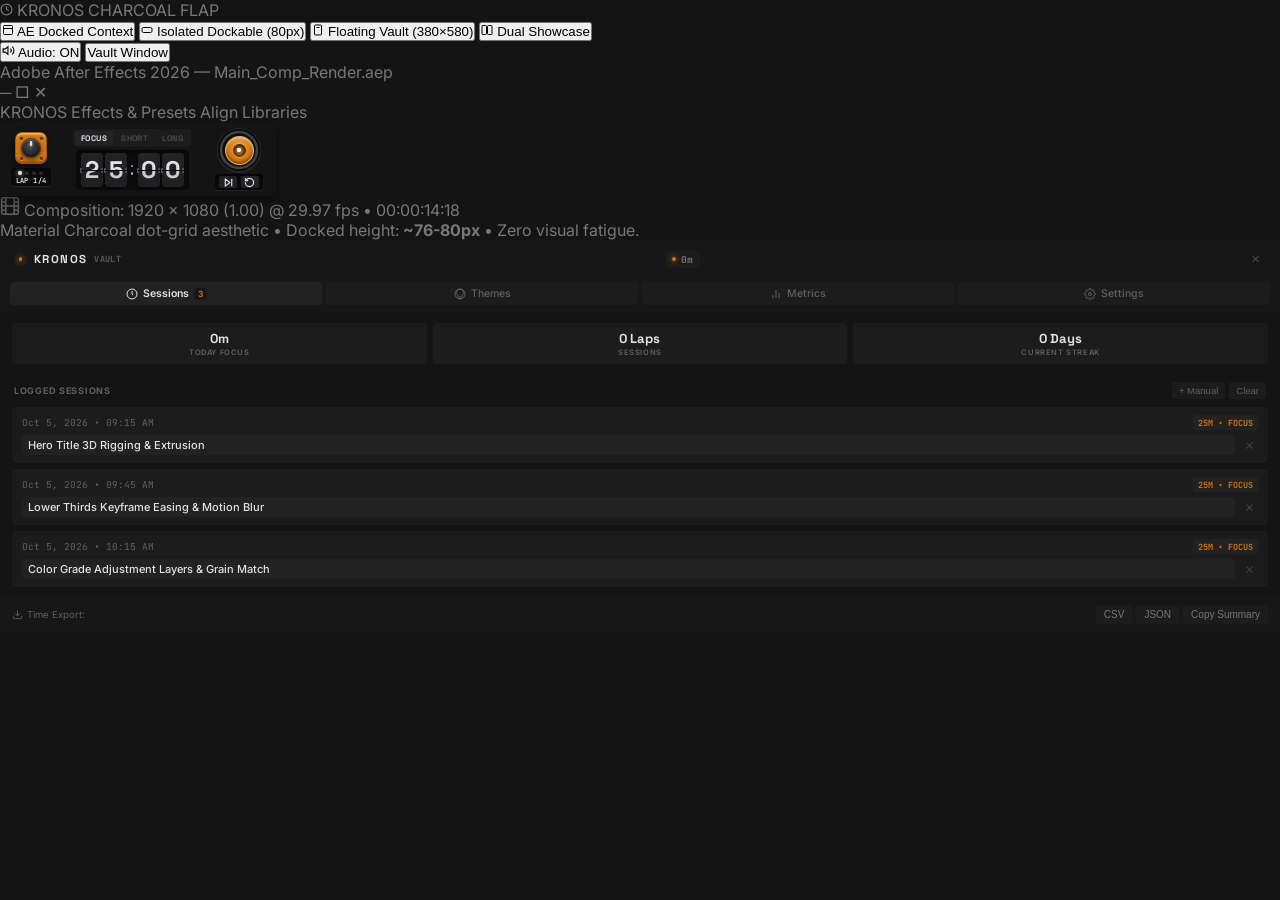
==== commit 46dcbdff: "feat: add design workbench, client architecture, and test suite with theme refinements" ====
--- a/index.html
+++ b/index.html
@@ -92,26 +92,20 @@
               <!-- INJECTED KRONOS DOCKABLE EXTENSION -->
               <div id="kronos-dock-bar" class="kronos-bar dot-grid-bg" role="region" aria-label="Kronos Focus Bar">
                 
-                <!-- ZONE A: Tactile Rotary Crown & Minimalist Lap Channel -->
+                <!-- ZONE A: Modular Squircle Rotary & Inset Lap Channel -->
                 <div class="kronos-zone zone-left">
-                  <!-- Custom Machined Rotary Crown (Settings Launcher) -->
-                  <button id="kronos-crown-btn" class="tactile-crown-trigger" aria-label="Open Session Vault">
-                    <div class="crown-chassis">
-                      <div class="crown-rim">
-                        <div class="knurl-rib k1"></div>
-                        <div class="knurl-rib k2"></div>
-                        <div class="knurl-rib k3"></div>
-                        <div class="knurl-rib k4"></div>
-                        <div class="knurl-rib k5"></div>
-                        <div class="knurl-rib k6"></div>
-                      </div>
-                      <div class="crown-core">
-                        <span class="crown-amber-eye"></span>
-                      </div>
+                  <!-- Modular Squircle Rotary (Settings Launcher) -->
+                  <button id="kronos-crown-btn" class="squircle-modular-trigger" aria-label="Open Session Vault" title="Open Session Vault">
+                    <span class="squircle-bolt tl"></span>
+                    <span class="squircle-bolt tr"></span>
+                    <span class="squircle-bolt bl"></span>
+                    <span class="squircle-bolt br"></span>
+                    <div class="squircle-core-knob">
+                      <span class="squircle-notch"></span>
                     </div>
                   </button>
 
-                  <!-- Industrial Segmented Lap Indicator -->
+                  <!-- Teenage Engineering Inset Lap Indicator -->
                   <div class="lap-segment-channel" aria-label="Pomodoro cycle progress">
                     <div class="lap-pips-row">
                       <span class="lap-pip active" data-lap="1"></span>
@@ -119,7 +113,7 @@
                       <span class="lap-pip" data-lap="3"></span>
                       <span class="lap-pip" data-lap="4"></span>
                     </div>
-                    <span class="lap-counter-label" id="dock-lap-label">LAP 1/4</span>
+                    <span class="lap-counter-label" id="dock-lap-label">01/04</span>
                   </div>
                 </div>
 
@@ -180,44 +174,39 @@
                   </div>
                 </div>
 
-                <!-- ZONE C: Tactile Ring Gauge & Play/Skip Controls -->
+                <!-- ZONE C: Tactile Ring Gauge & Axial Plunger Controls -->
                 <div class="kronos-zone zone-right">
-                  <!-- Circular Gauge & Concave Play/Pause Button -->
+                  <!-- Circular Gauge & Axial Plunger Cylinder -->
                   <div class="gauge-button-capsule">
-                    <!-- SVG Progress Ring Gauge -->
-                    <svg class="progress-ring-svg" width="54" height="54" viewBox="0 0 54 54">
-                      <!-- Base Track -->
-                      <circle class="ring-track" cx="27" cy="27" r="22" />
-                      <!-- Elapsed / Remaining Arc -->
-                      <circle id="kronos-progress-arc" class="ring-arc" cx="27" cy="27" r="22" />
+                    <svg class="progress-ring-svg" width="44" height="44" viewBox="0 0 44 44">
+                      <circle class="ring-track" cx="22" cy="22" r="18" />
+                      <circle id="kronos-progress-arc" class="ring-arc" cx="22" cy="22" r="18" stroke-dasharray="113.1" stroke-dashoffset="113.1" />
                     </svg>
 
-                    <!-- Tactile Concave Push-Button Trigger -->
-                    <button id="kronos-toggle-btn" class="tactile-round-btn play-pause-trigger" aria-label="Start or Pause Timer">
-                      <span class="btn-face">
-                        <!-- Play Icon -->
-                        <svg class="icon-glyph glyph-play" width="13" height="13" viewBox="0 0 24 24" fill="currentColor">
-                          <polygon points="8 5 19 12 8 19"></polygon>
-                        </svg>
-                        <!-- Pause Icon -->
-                        <svg class="icon-glyph glyph-pause" width="13" height="13" viewBox="0 0 24 24" fill="currentColor" style="display: none;">
-                          <rect x="6" y="5" width="4" height="14" rx="1"></rect>
-                          <rect x="14" y="5" width="4" height="14" rx="1"></rect>
-                        </svg>
-                      </span>
+                    <!-- Axial Plunger Cylinder Push-Switch -->
+                    <button id="kronos-toggle-btn" class="axial-plunger-btn play-pause-trigger" aria-label="Start or Pause Timer" title="Start or Pause Timer">
+                      <div class="plunger-dish">
+                        <span class="btn-face">
+                          <span class="plunger-pip glyph-play"></span>
+                          <span class="plunger-bars glyph-pause" style="display: none;">
+                            <span class="p-bar"></span>
+                            <span class="p-bar"></span>
+                          </span>
+                        </span>
+                      </div>
                     </button>
                   </div>
 
-                  <!-- Tactical Micro Lap / Skip Buttons -->
+                  <!-- Micro Actions (Borderless, Zero-Background, Ample Clearance) -->
                   <div class="micro-actions">
-                    <button id="kronos-skip-btn" class="micro-icon-btn" aria-label="Complete or Skip Lap">
-                      <svg width="10" height="10" viewBox="0 0 24 24" fill="none" stroke="currentColor" stroke-width="2.5" stroke-linecap="round" stroke-linejoin="round">
+                    <button id="kronos-skip-btn" class="micro-icon-btn" aria-label="Complete or Skip Lap" title="Skip Lap">
+                      <svg width="11" height="11" viewBox="0 0 24 24" fill="none" stroke="currentColor" stroke-width="2.5" stroke-linecap="round" stroke-linejoin="round">
                         <polygon points="5 4 15 12 5 20 5 4"></polygon>
                         <line x1="19" y1="5" x2="19" y2="19"></line>
                       </svg>
                     </button>
-                    <button id="kronos-reset-btn" class="micro-icon-btn" aria-label="Reset Timer">
-                      <svg width="10" height="10" viewBox="0 0 24 24" fill="none" stroke="currentColor" stroke-width="2.5" stroke-linecap="round" stroke-linejoin="round">
+                    <button id="kronos-reset-btn" class="micro-icon-btn" aria-label="Reset Timer" title="Reset Timer">
+                      <svg width="11" height="11" viewBox="0 0 24 24" fill="none" stroke="currentColor" stroke-width="2.5" stroke-linecap="round" stroke-linejoin="round">
                         <path d="M3 12a9 9 0 1 0 9-9 9.75 9.75 0 0 0-6.74 2.74L3 8"></path>
                         <path d="M3 3v5h5"></path>
                       </svg>
--- a/styles.css
+++ b/styles.css
@@ -121,154 +121,131 @@
   gap: 2px;
 }
 
-/* ZONE A: Rotary Crown & Lap Segment Channel */
-.tactile-crown-trigger {
-  width: 30px;
-  height: 30px;
-  border-radius: 50% !important;
-  background: transparent;
-  border: none !important;
-  cursor: pointer;
+/* ZONE A: Modular Squircle Rotary & Inset Lap Channel */
+.squircle-modular-trigger {
+  width: 32px !important;
+  height: 32px !important;
+  border-radius: 7px !important;
+  background: var(--theme-accent-color, #ea580c) !important;
+  border: 1px solid rgba(0, 0, 0, 0.25) !important;
+  box-shadow: 0 3px 8px rgba(0, 0, 0, 0.45), 0 1px 2px rgba(0, 0, 0, 0.35), inset 0 1.5px 1.5px rgba(255, 255, 255, 0.55), inset 0 -1.5px 2px rgba(0, 0, 0, 0.35) !important;
+  display: flex !important;
+  align-items: center !important;
+  justify-content: center !important;
+  position: relative !important;
+  cursor: pointer !important;
   padding: 0 !important;
   margin: 0 !important;
-  display: flex;
-  align-items: center;
-  justify-content: center;
-  position: relative;
-  transition: transform 140ms ease;
   outline: none !important;
-  overflow: hidden !important;
-  aspect-ratio: 1 / 1;
-  flex-shrink: 0;
-  box-sizing: border-box;
-  -webkit-backface-visibility: hidden;
-  transform: translateZ(0);
-  will-change: transform;
-}
-
-.tactile-crown-trigger:hover {
-  transform: rotate(20deg) translateZ(0);
-}
-
-.tactile-crown-trigger:active {
-  transform: scale(0.92) rotate(35deg) translateZ(0);
-}
-
-.crown-chassis {
-  width: 26px;
-  height: 26px;
+  flex-shrink: 0 !important;
+  box-sizing: border-box !important;
+  transition: transform 140ms cubic-bezier(0.2, 0.9, 0.3, 1.2), box-shadow 140ms ease !important;
+}
+
+.squircle-modular-trigger:hover {
+  transform: translateY(-0.5px) !important;
+  box-shadow: 0 4px 10px rgba(0, 0, 0, 0.55), inset 0 1.5px 1.5px rgba(255, 255, 255, 0.65) !important;
+}
+
+.squircle-modular-trigger:active {
+  transform: translateY(1.5px) scale(0.96) !important;
+  box-shadow: 0 1px 2px rgba(0, 0, 0, 0.6), inset 0 2px 3px rgba(0, 0, 0, 0.5) !important;
+}
+
+.squircle-bolt {
+  position: absolute !important;
+  width: 3px !important;
+  height: 3px !important;
   border-radius: 50% !important;
-  background: var(--bg-card);
-  box-shadow: 0 2px 5px rgba(0, 0, 0, 0.6);
-  position: relative;
-  display: flex;
-  align-items: center;
-  justify-content: center;
-  overflow: hidden !important;
-  aspect-ratio: 1 / 1;
-  flex-shrink: 0;
-  box-sizing: border-box;
-  transform: translateZ(0);
-}
-
-.crown-rim {
-  position: absolute;
-  inset: 1px;
+  background: rgba(0, 0, 0, 0.5) !important;
+  box-shadow: inset 0 0.5px 1px rgba(0, 0, 0, 0.8), 0 0.5px 0.5px rgba(255, 255, 255, 0.4) !important;
+  pointer-events: none !important;
+}
+
+.squircle-bolt.tl { top: 3.5px !important; left: 3.5px !important; }
+.squircle-bolt.tr { top: 3.5px !important; right: 3.5px !important; }
+.squircle-bolt.bl { bottom: 3.5px !important; left: 3.5px !important; }
+.squircle-bolt.br { bottom: 3.5px !important; right: 3.5px !important; }
+
+.squircle-core-knob {
+  width: 20px !important;
+  height: 20px !important;
   border-radius: 50% !important;
-  overflow: hidden !important;
-  aspect-ratio: 1 / 1;
-  pointer-events: none;
-}
-
-.knurl-rib {
-  position: absolute;
-  top: 50%;
+  background: radial-gradient(circle at 45% 40%, rgba(255, 255, 255, 0.18) 0%, transparent 60%), var(--theme-plate-color, #272625) !important;
+  box-shadow: 0 2px 4px rgba(0, 0, 0, 0.55), inset 0 1px 1px rgba(255, 255, 255, 0.25), inset 0 -1px 1px rgba(0, 0, 0, 0.5) !important;
+  border: 1px solid rgba(255, 255, 255, 0.1) !important;
+  position: relative !important;
+  display: flex !important;
+  align-items: center !important;
+  justify-content: center !important;
+  margin: auto !important;
+  transform-origin: 50% 50% !important;
+  transition: transform 160ms cubic-bezier(0.2, 0.9, 0.3, 1.2) !important;
+}
+
+.squircle-modular-trigger:hover .squircle-core-knob {
+  transform: rotate(25deg) !important;
+}
+
+.squircle-notch {
+  position: absolute !important;
+  top: 2px !important;
   left: 50%;
-  width: 24px;
-  height: 1px;
-  background: rgba(255, 255, 255, 0.08);
-  margin-top: -0.5px;
-  margin-left: -12px;
-  pointer-events: none;
-}
-
-.knurl-rib.k1 { transform: rotate(0deg); }
-.knurl-rib.k2 { transform: rotate(30deg); }
-.knurl-rib.k3 { transform: rotate(60deg); }
-.knurl-rib.k4 { transform: rotate(90deg); }
-.knurl-rib.k5 { transform: rotate(120deg); }
-.knurl-rib.k6 { transform: rotate(150deg); }
-
-.crown-core {
-  width: 12px;
-  height: 12px;
+  width: 2px !important;
+  height: 4.5px !important;
+  background: var(--theme-font-color, #ffffff) !important;
+  border-radius: 1px !important;
+  transform: translateX(-50%) !important;
+  box-shadow: 0 0 3px var(--theme-font-color, #ffffff) !important;
+}
+
+/* Inset Lap Section */
+.lap-segment-channel {
+  background: var(--theme-clock-bg, #201f1e) !important;
+  border: none !important;
+  border-radius: 3.5px !important;
+  padding: 2.5px 5px !important;
+  box-shadow: inset 0 2px 4px rgba(0, 0, 0, 0.7), 0 1px 1px rgba(255, 255, 255, 0.08) !important;
+  display: flex !important;
+  flex-direction: column !important;
+  align-items: center !important;
+  gap: 2px !important;
+  box-sizing: border-box !important;
+}
+
+.lap-pips-row {
+  display: flex !important;
+  gap: 3px !important;
+  align-items: center !important;
+}
+
+.lap-pip {
+  width: 4px !important;
+  height: 4px !important;
   border-radius: 50% !important;
-  background: var(--bg-input);
-  display: flex;
-  align-items: center;
-  justify-content: center;
-  z-index: 2;
-  overflow: hidden !important;
-  aspect-ratio: 1 / 1;
-  flex-shrink: 0;
-  box-sizing: border-box;
-}
-
-.crown-amber-eye {
-  width: 4px;
-  height: 4px;
-  border-radius: 50% !important;
-  background: var(--accent-amber);
-  box-shadow: 0 0 4px var(--accent-amber);
-  transition: all 140ms ease;
-  flex-shrink: 0;
-  aspect-ratio: 1 / 1;
-}
-
-.tactile-crown-trigger:hover .crown-amber-eye {
-  box-shadow: 0 0 6px var(--accent-amber);
-}
-
-.lap-segment-channel {
-  display: flex;
-  flex-direction: column;
-  align-items: center;
-  gap: 2px;
-  background: var(--bg-card);
-  padding: 3px 5px;
-  border-radius: 4px;
-}
-
-.lap-pips-row {
-  display: flex;
-  align-items: center;
-  gap: 3px;
-}
-
-.lap-pip {
-  display: inline-block;
-  width: 5px;
-  height: 3px;
-  border-radius: 1px;
-  background: var(--bg-hover);
-  transition: all 120ms ease;
+  background: rgba(255, 255, 255, 0.15) !important;
+  box-shadow: inset 0 0.5px 1px rgba(0, 0, 0, 0.8) !important;
+  border: none !important;
+  transition: all 120ms ease !important;
 }
 
 .lap-pip.active {
-  background: var(--accent-amber);
-  box-shadow: 0 0 3px var(--accent-amber);
+  background: var(--theme-font-color, #ffffff) !important;
+  box-shadow: 0 0 5px var(--theme-font-color, #ffffff), inset 0 0.5px 1px #ffffff !important;
 }
 
 .lap-pip.completed {
-  background: var(--text-muted);
+  background: var(--text-muted, #787878) !important;
+  opacity: 0.6 !important;
 }
 
 .lap-counter-label {
-  font-size: 7.5px;
-  font-family: var(--font-mono);
-  font-weight: 600;
-  color: var(--text-muted);
-  letter-spacing: 0.04em;
+  font-family: var(--font-mono, monospace) !important;
+  font-size: 7px !important;
+  font-weight: 700 !important;
+  color: var(--theme-font-color, #ffffff) !important;
+  letter-spacing: 0.06em !important;
+  line-height: 1 !important;
 }
 
 /* ZONE B: 3-Way Mode Switcher & Split-Flap Display */
@@ -337,7 +314,7 @@
   top: 17px;
   width: 2px;
   height: 5px;
-  margin-top: -2.5px;
+  margin-top: -2px;
   background: #505054;
   z-index: 50;
   border-radius: 0.5px;
@@ -512,134 +489,184 @@
   opacity: 0.75;
 }
 
-/* ZONE C: Progress Ring Gauge & Controls */
+/* ZONE C: Axial Plunger (Braun Action 03 Authentic)
+   Dark recessed surrounding socket channel + Dead-centered cylinder with no hover shift */
 .gauge-button-capsule {
-  position: relative;
-  width: 48px;
-  height: 48px;
-  display: flex;
-  align-items: center;
-  justify-content: center;
+  position: relative !important;
+  width: 44px !important;
+  height: 44px !important;
+  display: flex !important;
+  align-items: center !important;
+  justify-content: center !important;
+  background: #111215 !important;
+  border-radius: 50% !important;
+  box-shadow: inset 0 3px 6px rgba(0, 0, 0, 0.85), 0 1px 1px rgba(255, 255, 255, 0.1) !important;
+  border: 1.5px solid rgba(255, 255, 255, 0.08) !important;
+  box-sizing: border-box !important;
+  margin: 0 !important;
 }
 
 .progress-ring-svg {
-  position: absolute;
-  top: -3px;
-  left: -3px;
-  transform: rotate(-90deg);
-  pointer-events: none;
+  position: absolute !important;
+  top: -1.5px !important;
+  left: -1.5px !important;
+  width: 44px !important;
+  height: 44px !important;
+  transform: rotate(-90deg) !important;
+  pointer-events: none !important;
+  z-index: 5 !important;
 }
 
 .ring-track {
-  fill: none;
-  stroke: var(--bg-card);
-  stroke-width: 3;
+  fill: none !important;
+  stroke: rgba(255, 255, 255, 0.22) !important;
+  stroke-width: 2.5 !important;
 }
 
 .ring-arc {
-  fill: none;
-  stroke: var(--accent-amber);
-  stroke-width: 3;
-  stroke-linecap: round;
-  stroke-dasharray: 138.2;
-  stroke-dashoffset: 0;
-  transition: stroke-dashoffset 180ms linear, stroke 180ms ease;
-}
-
-.tactile-round-btn {
-  width: 36px;
-  height: 36px;
+  fill: none !important;
+  stroke: var(--theme-accent-color, #ea580c) !important;
+  stroke-width: 2.5 !important;
+  stroke-linecap: round !important;
+  stroke-dasharray: 113.1px !important;
+  stroke-dashoffset: 113.1px;
+  filter: drop-shadow(0 0 3px var(--theme-accent-color, #ea580c)) !important;
+  transition: stroke-dashoffset 180ms linear, stroke 180ms ease !important;
+}
+
+.axial-plunger-btn {
+  width: 29px !important;
+  height: 29px !important;
   border-radius: 50% !important;
-  background: var(--theme-accent-color, #d97706);
+  background: radial-gradient(circle at 50% 35%, rgba(255, 255, 255, 0.38) 0%, rgba(255, 255, 255, 0.05) 45%, transparent 60%), var(--theme-accent-color, #ea580c) !important;
+  border: 1.5px solid rgba(255, 255, 255, 0.4) !important;
+  box-shadow: 0 2px 6px rgba(0, 0, 0, 0.55), inset 0 1.5px 2px rgba(255, 255, 255, 0.5), inset 0 -2px 3px rgba(0, 0, 0, 0.45) !important;
+  display: flex !important;
+  align-items: center !important;
+  justify-content: center !important;
+  position: relative !important;
+  cursor: pointer !important;
+  padding: 0 !important;
+  margin: auto !important;
+  outline: none !important;
+  box-sizing: border-box !important;
+  transform: none !important;
+  transition: filter 120ms ease, box-shadow 120ms ease, transform 120ms ease !important;
+}
+
+/* On hover: NO SHIFT! 100% Dead Center! Pure luminous tactile highlight */
+.axial-plunger-btn:hover {
+  transform: none !important;
+  filter: brightness(1.08) !important;
+  box-shadow: 0 5px 12px rgba(0, 0, 0, 0.65), inset 0 1.5px 2px rgba(255, 255, 255, 0.65), inset 0 -2px 3px rgba(0, 0, 0, 0.45) !important;
+}
+
+/* On active: Smooth plunge directly straight into socket */
+.axial-plunger-btn:active {
+  transform: scale(0.96) !important;
+  box-shadow: 0 1px 3px rgba(0, 0, 0, 0.8), inset 0 2.5px 4px rgba(0, 0, 0, 0.7) !important;
+  filter: brightness(0.95) !important;
+}
+
+/* Finger-sculpted Concave Thumb Dish - 100% Dead Center */
+.plunger-dish {
+  width: 13px !important;
+  height: 13px !important;
+  border-radius: 50% !important;
+  background: radial-gradient(circle at 50% 50%, rgba(0, 0, 0, 0.2) 0%, rgba(0, 0, 0, 0.7) 100%), var(--theme-accent-color, #ea580c) !important;
+  box-shadow: inset 0 2px 4px rgba(0, 0, 0, 0.75), 0 1px 1px rgba(255, 255, 255, 0.35) !important;
+  display: flex !important;
+  align-items: center !important;
+  justify-content: center !important;
+  margin: auto !important;
+  position: relative !important;
+}
+
+.btn-face {
+  display: flex !important;
+  align-items: center !important;
+  justify-content: center !important;
+  width: 100% !important;
+  height: 100% !important;
+  pointer-events: none !important;
+  margin: auto !important;
+}
+
+/* Crisp White Jewel Pip - 100% Dead Center */
+.plunger-pip.glyph-play {
+  width: 3.5px !important;
+  height: 3.5px !important;
+  border-radius: 50% !important;
+  background: #ffffff !important;
+  box-shadow: 0 0 5px #ffffff, inset 0 0.5px 1px #ffffff !important;
+  display: block !important;
+  margin: auto !important;
+}
+
+.plunger-bars.glyph-pause {
+  display: none !important;
+  gap: 2px !important;
+  align-items: center !important;
+  justify-content: center !important;
+  margin: auto !important;
+}
+
+.p-bar {
+  width: 2px !important;
+  height: 5px !important;
+  border-radius: 1px !important;
+  background: #ffffff !important;
+  box-shadow: 0 0 3px #ffffff !important;
+}
+
+/* MICRO ACTIONS: Recessed container with NO border, Keycaps with NO border, Ample Bottom Clearance */
+.micro-actions {
+  display: flex !important;
+  gap: 3.5px !important;
+  align-items: center !important;
+  justify-content: center !important;
+  background: var(--theme-clock-bg, #201f1e) !important;
+  padding: 2px 4px !important;
+  border-radius: 3.5px !important;
   border: none !important;
   outline: none !important;
-  box-shadow: 0 2px 8px rgba(0, 0, 0, 0.35);
-  cursor: pointer;
-  position: relative;
-  display: flex;
-  align-items: center;
-  justify-content: center;
+  box-shadow: inset 0 2px 4px rgba(0, 0, 0, 0.7), 0 1px 1px rgba(255, 255, 255, 0.08) !important;
+  box-sizing: border-box !important;
+  margin: 0 !important;
+  height: 16px !important;
+}
+
+.micro-icon-btn {
+  width: 18px !important;
+  height: 12px !important;
+  background: var(--theme-plate-color, #272625) !important;
+  border: none !important;
+  outline: none !important;
+  border-radius: 2px !important;
+  box-shadow: 0 1.5px 3px rgba(0, 0, 0, 0.45) !important;
+  color: var(--theme-font-color, #f7f4ed) !important;
+  cursor: pointer !important;
   padding: 0 !important;
   margin: 0 !important;
-  box-sizing: border-box;
-  aspect-ratio: 1 / 1;
-  flex-shrink: 0;
-  overflow: hidden;
-  transition: background 120ms ease, filter 120ms ease;
-}
-
-.tactile-round-btn:hover {
-  filter: brightness(1.1);
-}
-
-.tactile-round-btn:active {
-  filter: brightness(0.95);
-  transform: scale(0.94);
-}
-
-.btn-face {
-  color: #111111;
-  display: flex;
-  align-items: center;
-  justify-content: center;
-  width: 100%;
-  height: 100%;
-  padding: 0;
-  margin: 0;
-  z-index: 2;
-  transition: color 120ms ease;
-  pointer-events: none;
-}
-
-.icon-glyph {
-  display: block;
-  flex-shrink: 0;
-  margin: 0;
-  padding: 0;
-}
-
-.icon-glyph.glyph-play {
-  transform: none;
-}
-
-.icon-glyph.glyph-pause {
-  transform: none;
-}
-
-.tactile-round-btn.running .btn-face {
-  color: #111111;
-}
-
-.tactile-round-btn.running {
-  background: var(--theme-accent-color, #d97706);
-}
-
-.micro-actions {
-  display: flex;
-  gap: 4px;
-  margin-top: 1px;
-}
-
-.micro-icon-btn {
-  background: transparent;
-  border: none !important;
-  color: var(--text-dim);
-  cursor: pointer;
-  padding: 2px 4px;
-  border-radius: 3px;
-  display: flex;
-  align-items: center;
-  justify-content: center;
-  transition: color 120ms ease, background 120ms ease;
+  display: flex !important;
+  align-items: center !important;
+  justify-content: center !important;
+  transition: filter 120ms ease, transform 120ms ease !important;
+}
+
+.micro-icon-btn svg {
+  display: block !important;
+  pointer-events: none !important;
 }
 
 .micro-icon-btn:hover {
-  color: var(--text-body);
-  background: var(--bg-card);
+  filter: brightness(1.25) !important;
+  transform: translateY(-0.5px) !important;
 }
 
 .micro-icon-btn:active {
-  transform: scale(0.9);
+  transform: translateY(0.5px) scale(0.96) !important;
+  box-shadow: inset 0 1px 2px rgba(0, 0, 0, 0.8) !important;
 }
 
 /* ==========================================================================
@@ -1821,21 +1848,28 @@
   background: var(--theme-accent-color, #d97706) !important;
   box-shadow: 0 0 6px var(--theme-accent-color, #d97706) !important;
 }
-.lap-counter-label,
 .vault-tab-btn.active .tab-count-badge {
   color: var(--theme-accent-color, #d97706) !important;
 }
+.lap-counter-label {
+  color: var(--theme-font-color, #ffffff) !important;
+}
 .lap-pip.active {
-  background: var(--theme-accent-color, #d97706) !important;
-  box-shadow: 0 0 4px var(--theme-accent-color, #d97706) !important;
+  background: var(--theme-font-color, #ffffff) !important;
+  box-shadow: 0 0 5px var(--theme-font-color, #ffffff), inset 0 0.5px 1px #ffffff !important;
 }
 .ring-arc {
   stroke: var(--theme-accent-color, #d97706) !important;
 }
-.tactile-round-btn,
-.tactile-round-btn.running {
-  background: var(--theme-accent-color, #d97706) !important;
-  box-shadow: 0 2px 8px rgba(0, 0, 0, 0.35);
+.axial-plunger-btn {
+  background: radial-gradient(circle at 50% 35%, rgba(255, 255, 255, 0.38) 0%, rgba(255, 255, 255, 0.05) 45%, transparent 60%), var(--theme-accent-color, #d97706) !important;
+}
+.plunger-dish {
+  background: radial-gradient(circle at 50% 50%, rgba(0, 0, 0, 0.2) 0%, rgba(0, 0, 0, 0.7) 100%), var(--theme-accent-color, #d97706) !important;
+}
+.micro-icon-btn {
+  background: var(--theme-plate-color, #272625) !important;
+  color: var(--theme-font-color, #ffffff) !important;
 }
 .tactile-round-btn:hover {
   filter: brightness(1.1);
@@ -1950,12 +1984,12 @@
 }
 
 [data-theme="neon-lilac"] .lap-pip.active {
-  background: var(--theme-accent-color, #9b8bf4) !important;
-  box-shadow: 0 0 4px var(--theme-accent-color, #9b8bf4) !important;
+  background: var(--theme-font-color, #f0ebff) !important;
+  box-shadow: 0 0 5px var(--theme-font-color, #f0ebff), inset 0 0.5px 1px #ffffff !important;
 }
 
 [data-theme="neon-lilac"] .lap-counter-label {
-  color: var(--theme-accent-color, #b3a5ff) !important;
+  color: var(--theme-font-color, #f0ebff) !important;
 }
 
 [data-theme="neon-lilac"] .mode-selector-strip {
@@ -1970,7 +2004,7 @@
 }
 
 [data-theme="neon-lilac"] .ring-track {
-  stroke: #251f4c !important;
+  stroke: rgba(255, 255, 255, 0.22) !important;
 }
 
 [data-theme="neon-lilac"] .ring-arc {
@@ -1978,26 +2012,21 @@
   filter: drop-shadow(0 0 3px rgba(155, 139, 244, 0.6));
 }
 
-[data-theme="neon-lilac"] .tactile-round-btn {
-  background: var(--theme-accent-color, #9b8bf4) !important;
-  box-shadow: 0 2px 8px rgba(155, 139, 244, 0.35);
-}
-
-[data-theme="neon-lilac"] .tactile-round-btn .btn-face {
-  color: #130f26 !important;
-}
-
-[data-theme="neon-lilac"] .tactile-round-btn:hover {
-  background: #ada0ff !important;
+[data-theme="neon-lilac"] .axial-plunger-btn {
+  background: radial-gradient(circle at 50% 35%, rgba(255, 255, 255, 0.38) 0%, rgba(255, 255, 255, 0.05) 45%, transparent 60%), var(--theme-accent-color, #9b8bf4) !important;
+}
+
+[data-theme="neon-lilac"] .plunger-dish {
+  background: radial-gradient(circle at 50% 50%, rgba(0, 0, 0, 0.2) 0%, rgba(0, 0, 0, 0.7) 100%), var(--theme-accent-color, #9b8bf4) !important;
+}
+
+[data-theme="neon-lilac"] .micro-actions {
+  background: var(--theme-clock-bg, #100c24) !important;
 }
 
 [data-theme="neon-lilac"] .micro-icon-btn {
-  color: #8c82bd;
-}
-
-[data-theme="neon-lilac"] .micro-icon-btn:hover {
-  color: #f0ebff;
-  background: #251f4c;
+  background: var(--theme-plate-color, #231c46) !important;
+  color: var(--theme-font-color, #f0ebff) !important;
 }
 
 /* --------------------------------------------------------------------------
@@ -2080,12 +2109,12 @@
 }
 
 [data-theme="braun-1972"] .lap-pip.active {
-  background: var(--theme-accent-color, #ea580c) !important;
-  box-shadow: 0 0 3px var(--theme-accent-color, #ea580c) !important;
+  background: var(--theme-font-color, #f7f4ed) !important;
+  box-shadow: 0 0 5px var(--theme-font-color, #f7f4ed), inset 0 0.5px 1px #ffffff !important;
 }
 
 [data-theme="braun-1972"] .lap-counter-label {
-  color: var(--theme-accent-color, #54504a) !important;
+  color: var(--theme-font-color, #f7f4ed) !important;
 }
 
 [data-theme="braun-1972"] .mode-selector-strip {
@@ -2102,33 +2131,28 @@
 }
 
 [data-theme="braun-1972"] .ring-track {
-  stroke: #d6cebe !important;
+  stroke: rgba(255, 255, 255, 0.22) !important;
 }
 
 [data-theme="braun-1972"] .ring-arc {
   stroke: #ea580c !important;
 }
 
-[data-theme="braun-1972"] .tactile-round-btn {
-  background: var(--theme-accent-color, #ea580c) !important;
-  box-shadow: 0 2px 6px rgba(234, 88, 12, 0.4);
-}
-
-[data-theme="braun-1972"] .tactile-round-btn .btn-face {
-  color: #ffffff !important;
-}
-
-[data-theme="braun-1972"] .tactile-round-btn:hover {
-  background: #f97316 !important;
+[data-theme="braun-1972"] .axial-plunger-btn {
+  background: radial-gradient(circle at 50% 35%, rgba(255, 255, 255, 0.38) 0%, rgba(255, 255, 255, 0.05) 45%, transparent 60%), var(--theme-accent-color, #ea580c) !important;
+}
+
+[data-theme="braun-1972"] .plunger-dish {
+  background: radial-gradient(circle at 50% 50%, rgba(0, 0, 0, 0.2) 0%, rgba(0, 0, 0, 0.7) 100%), var(--theme-accent-color, #ea580c) !important;
+}
+
+[data-theme="braun-1972"] .micro-actions {
+  background: #181716 !important;
 }
 
 [data-theme="braun-1972"] .micro-icon-btn {
-  color: #7a756d;
-}
-
-[data-theme="braun-1972"] .micro-icon-btn:hover {
-  color: #242322;
-  background: #ded7c8;
+  background: var(--theme-plate-color, #272625) !important;
+  color: var(--theme-font-color, #f7f4ed) !important;
 }
 
 /* --------------------------------------------------------------------------
@@ -2212,12 +2236,12 @@
 }
 
 [data-theme="cyber-violet"] .lap-pip.active {
-  background: var(--theme-accent-color, #7969ef) !important;
-  box-shadow: 0 0 5px var(--theme-accent-color, #7969ef) !important;
+  background: var(--theme-font-color, #a89eff) !important;
+  box-shadow: 0 0 5px var(--theme-font-color, #a89eff), inset 0 0.5px 1px #ffffff !important;
 }
 
 [data-theme="cyber-violet"] .lap-counter-label {
-  color: var(--theme-accent-color, #9890ee) !important;
+  color: var(--theme-font-color, #a89eff) !important;
 }
 
 [data-theme="cyber-violet"] .mode-selector-strip {
@@ -2232,7 +2256,7 @@
 }
 
 [data-theme="cyber-violet"] .ring-track {
-  stroke: #1b1b26 !important;
+  stroke: rgba(255, 255, 255, 0.22) !important;
 }
 
 [data-theme="cyber-violet"] .ring-arc {
@@ -2240,27 +2264,21 @@
   filter: drop-shadow(0 0 4px #7969ef);
 }
 
-[data-theme="cyber-violet"] .tactile-round-btn {
-  background: var(--theme-accent-color, #7969ef) !important;
-  border: none !important;
-  box-shadow: 0 2px 8px rgba(121, 105, 239, 0.4);
-}
-
-[data-theme="cyber-violet"] .tactile-round-btn .btn-face {
-  color: #ffffff !important;
-}
-
-[data-theme="cyber-violet"] .tactile-round-btn:hover {
-  background: #8b7df4 !important;
+[data-theme="cyber-violet"] .axial-plunger-btn {
+  background: radial-gradient(circle at 50% 35%, rgba(255, 255, 255, 0.38) 0%, rgba(255, 255, 255, 0.05) 45%, transparent 60%), var(--theme-accent-color, #7969ef) !important;
+}
+
+[data-theme="cyber-violet"] .plunger-dish {
+  background: radial-gradient(circle at 50% 50%, rgba(0, 0, 0, 0.2) 0%, rgba(0, 0, 0, 0.7) 100%), var(--theme-accent-color, #7969ef) !important;
+}
+
+[data-theme="cyber-violet"] .micro-actions {
+  background: var(--theme-clock-bg, #08080b) !important;
 }
 
 [data-theme="cyber-violet"] .micro-icon-btn {
-  color: #6b6491;
-}
-
-[data-theme="cyber-violet"] .micro-icon-btn:hover {
-  color: #a89eff;
-  background: #1b1b26;
+  background: var(--theme-plate-color, #14141e) !important;
+  color: var(--theme-font-color, #a89eff) !important;
 }
 
 /* --------------------------------------------------------------------------
@@ -2342,12 +2360,12 @@
 }
 
 [data-theme="kyoto-matcha"] .lap-pip.active {
-  background: var(--theme-accent-color, #c29b62) !important;
-  box-shadow: 0 0 3px var(--theme-accent-color, #c29b62) !important;
+  background: var(--theme-font-color, #ede2cf) !important;
+  box-shadow: 0 0 5px var(--theme-font-color, #ede2cf), inset 0 0.5px 1px #ffffff !important;
 }
 
 [data-theme="kyoto-matcha"] .lap-counter-label {
-  color: var(--theme-accent-color, #c29b62) !important;
+  color: var(--theme-font-color, #ede2cf) !important;
 }
 
 [data-theme="kyoto-matcha"] .mode-selector-strip {
@@ -2362,34 +2380,28 @@
 }
 
 [data-theme="kyoto-matcha"] .ring-track {
-  stroke: #343d37 !important;
+  stroke: rgba(255, 255, 255, 0.22) !important;
 }
 
 [data-theme="kyoto-matcha"] .ring-arc {
   stroke: var(--theme-accent-color, #c29b62) !important;
 }
 
-[data-theme="kyoto-matcha"] .tactile-round-btn {
-  background: var(--theme-accent-color, #c29b62) !important;
-  border: none !important;
-  box-shadow: 0 2px 8px rgba(194, 155, 98, 0.4);
-}
-
-[data-theme="kyoto-matcha"] .tactile-round-btn .btn-face {
-  color: #121c16 !important;
-}
-
-[data-theme="kyoto-matcha"] .tactile-round-btn:hover {
-  background: #d4ae77 !important;
+[data-theme="kyoto-matcha"] .axial-plunger-btn {
+  background: radial-gradient(circle at 50% 35%, rgba(255, 255, 255, 0.38) 0%, rgba(255, 255, 255, 0.05) 45%, transparent 60%), var(--theme-accent-color, #c29b62) !important;
+}
+
+[data-theme="kyoto-matcha"] .plunger-dish {
+  background: radial-gradient(circle at 50% 50%, rgba(0, 0, 0, 0.2) 0%, rgba(0, 0, 0, 0.7) 100%), var(--theme-accent-color, #c29b62) !important;
+}
+
+[data-theme="kyoto-matcha"] .micro-actions {
+  background: var(--theme-clock-bg, #18201c) !important;
 }
 
 [data-theme="kyoto-matcha"] .micro-icon-btn {
-  color: #7e8b81;
-}
-
-[data-theme="kyoto-matcha"] .micro-icon-btn:hover {
-  color: #ede2cf;
-  background: #343d37;
+  background: var(--theme-plate-color, #2b4238) !important;
+  color: var(--theme-font-color, #ede2cf) !important;
 }
 
 /* --------------------------------------------------------------------------
@@ -2471,12 +2483,12 @@
 }
 
 [data-theme="cobalt-runner"] .lap-pip.active {
-  background: var(--theme-accent-color, #ff6b18) !important;
-  box-shadow: 0 0 4px var(--theme-accent-color, #ff6b18) !important;
+  background: var(--theme-font-color, #ffffff) !important;
+  box-shadow: 0 0 5px var(--theme-font-color, #ffffff), inset 0 0.5px 1px #ffffff !important;
 }
 
 [data-theme="cobalt-runner"] .lap-counter-label {
-  color: var(--theme-accent-color, #ff6b18) !important;
+  color: var(--theme-font-color, #ffffff) !important;
 }
 
 [data-theme="cobalt-runner"] .mode-selector-strip {
@@ -2491,33 +2503,28 @@
 }
 
 [data-theme="cobalt-runner"] .ring-track {
-  stroke: #232c3a !important;
+  stroke: rgba(255, 255, 255, 0.22) !important;
 }
 
 [data-theme="cobalt-runner"] .ring-arc {
   stroke: var(--theme-accent-color, #ff6b18) !important;
 }
 
-[data-theme="cobalt-runner"] .tactile-round-btn {
-  background: var(--theme-accent-color, #ff6b18) !important;
-  box-shadow: 0 2px 8px rgba(255, 107, 24, 0.4);
-}
-
-[data-theme="cobalt-runner"] .tactile-round-btn .btn-face {
-  color: #ffffff !important;
-}
-
-[data-theme="cobalt-runner"] .tactile-round-btn:hover {
-  background: #f76707 !important;
+[data-theme="cobalt-runner"] .axial-plunger-btn {
+  background: radial-gradient(circle at 50% 35%, rgba(255, 255, 255, 0.38) 0%, rgba(255, 255, 255, 0.05) 45%, transparent 60%), var(--theme-accent-color, #ff6b18) !important;
+}
+
+[data-theme="cobalt-runner"] .plunger-dish {
+  background: radial-gradient(circle at 50% 50%, rgba(0, 0, 0, 0.2) 0%, rgba(0, 0, 0, 0.7) 100%), var(--theme-accent-color, #ff6b18) !important;
+}
+
+[data-theme="cobalt-runner"] .micro-actions {
+  background: var(--theme-clock-bg, #0e131a) !important;
 }
 
 [data-theme="cobalt-runner"] .micro-icon-btn {
-  color: #6e7f94;
-}
-
-[data-theme="cobalt-runner"] .micro-icon-btn:hover {
-  color: #ffffff;
-  background: #232c3a;
+  background: var(--theme-plate-color, #1c7ed6) !important;
+  color: var(--theme-font-color, #ffffff) !important;
 }
 
 /* --------------------------------------------------------------------------
@@ -2528,7 +2535,7 @@
   --theme-plate-color: #f59f00;
   --theme-font-color: #121212;
   --theme-plugin-bg: #18181b;
-  --theme-accent-color: #fa5252;
+  --theme-accent-color: #f59f00;
   --bg-deep: #131315;
   --bg-base: #18181b;
   --bg-panel: #1e1e22;
@@ -2591,8 +2598,8 @@
 }
 
 [data-theme="solar-ochre"] .crown-amber-eye {
-  background: var(--theme-accent-color, #fa5252) !important;
-  box-shadow: 0 0 5px var(--theme-accent-color, #fa5252) !important;
+  background: var(--theme-accent-color, #f59f00) !important;
+  box-shadow: 0 0 5px var(--theme-accent-color, #f59f00) !important;
 }
 
 [data-theme="solar-ochre"] .lap-segment-channel {
@@ -2600,12 +2607,12 @@
 }
 
 [data-theme="solar-ochre"] .lap-pip.active {
-  background: var(--theme-accent-color, #fa5252) !important;
-  box-shadow: 0 0 4px var(--theme-accent-color, #fa5252) !important;
+  background: var(--theme-accent-color, #f59f00) !important;
+  box-shadow: 0 0 5px var(--theme-accent-color, #f59f00) !important;
 }
 
 [data-theme="solar-ochre"] .lap-counter-label {
-  color: var(--theme-accent-color, #fa5252) !important;
+  color: var(--theme-accent-color, #f59f00) !important;
 }
 
 [data-theme="solar-ochre"] .mode-selector-strip {
@@ -2620,31 +2627,26 @@
 }
 
 [data-theme="solar-ochre"] .ring-track {
-  stroke: #2e2e36 !important;
+  stroke: rgba(255, 255, 255, 0.22) !important;
 }
 
 [data-theme="solar-ochre"] .ring-arc {
-  stroke: var(--theme-accent-color, #fa5252) !important;
-}
-
-[data-theme="solar-ochre"] .tactile-round-btn {
-  background: var(--theme-accent-color, #fa5252) !important;
-  box-shadow: 0 2px 8px rgba(250, 82, 82, 0.4);
-}
-
-[data-theme="solar-ochre"] .tactile-round-btn .btn-face {
-  color: #ffffff !important;
-}
-
-[data-theme="solar-ochre"] .tactile-round-btn:hover {
-  background: #fab005 !important;
+  stroke: var(--theme-accent-color, #f59f00) !important;
+}
+
+[data-theme="solar-ochre"] .axial-plunger-btn {
+  background: radial-gradient(circle at 50% 35%, rgba(255, 255, 255, 0.38) 0%, rgba(255, 255, 255, 0.05) 45%, transparent 60%), var(--theme-accent-color, #f59f00) !important;
+}
+
+[data-theme="solar-ochre"] .plunger-dish {
+  background: radial-gradient(circle at 50% 50%, rgba(0, 0, 0, 0.2) 0%, rgba(0, 0, 0, 0.7) 100%), var(--theme-accent-color, #f59f00) !important;
+}
+
+[data-theme="solar-ochre"] .micro-actions {
+  background: var(--theme-clock-bg, #111114) !important;
 }
 
 [data-theme="solar-ochre"] .micro-icon-btn {
-  color: #747480;
-}
-
-[data-theme="solar-ochre"] .micro-icon-btn:hover {
-  color: #f59f00;
-  background: #2e2e36;
-}
+  background: var(--theme-plate-color, #f59f00) !important;
+  color: var(--theme-font-color, #121212) !important;
+}
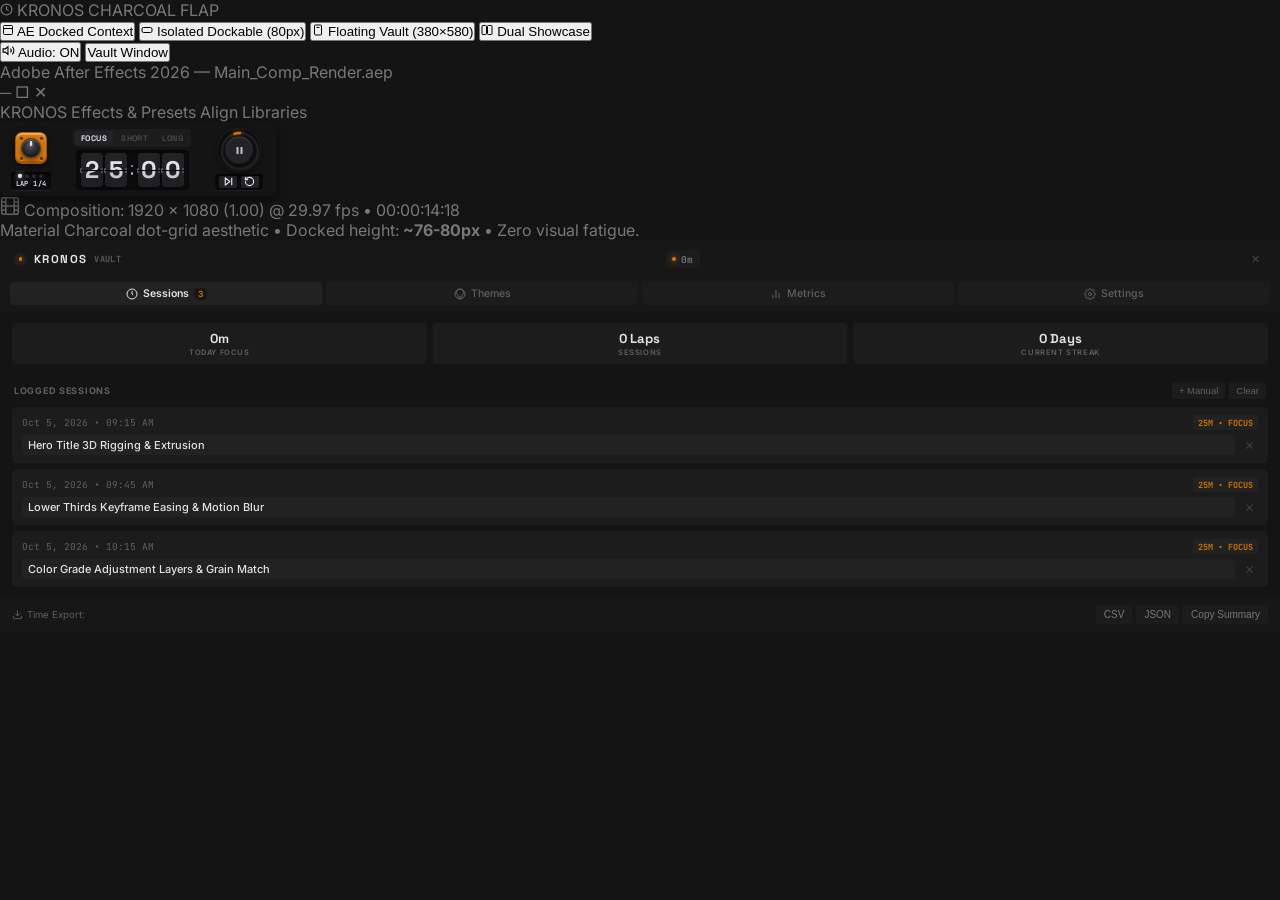
==== commit 73c695f0: "refactor: update timer toggle button styles and glyph visibility in app and css" ====
--- a/index.html
+++ b/index.html
@@ -183,17 +183,19 @@
                       <circle id="kronos-progress-arc" class="ring-arc" cx="22" cy="22" r="18" stroke-dasharray="113.1" stroke-dashoffset="113.1" />
                     </svg>
 
-                    <!-- Axial Plunger Cylinder Push-Switch -->
-                    <button id="kronos-toggle-btn" class="axial-plunger-btn play-pause-trigger" aria-label="Start or Pause Timer" title="Start or Pause Timer">
-                      <div class="plunger-dish">
-                        <span class="btn-face">
-                          <span class="plunger-pip glyph-play"></span>
-                          <span class="plunger-bars glyph-pause" style="display: none;">
-                            <span class="p-bar"></span>
-                            <span class="p-bar"></span>
-                          </span>
-                        </span>
-                      </div>
+                    <!-- Tactile Push-Button Trigger -->
+                    <button id="kronos-toggle-btn" class="tactile-round-btn play-pause-trigger" aria-label="Start or Pause Timer" title="Start or Pause Timer">
+                      <span class="btn-face">
+                        <!-- Play Icon (shown when playing) -->
+                        <svg class="icon-glyph glyph-play" width="12" height="12" viewBox="0 0 24 24" fill="currentColor" style="display: none;">
+                          <polygon points="7.5 5 18.5 12 7.5 19"></polygon>
+                        </svg>
+                        <!-- Pause Icon (shown when not playing) -->
+                        <svg class="icon-glyph glyph-pause" width="12" height="12" viewBox="0 0 24 24" fill="currentColor">
+                          <rect x="6" y="5" width="4" height="14" rx="1"></rect>
+                          <rect x="14" y="5" width="4" height="14" rx="1"></rect>
+                        </svg>
+                      </span>
                     </button>
                   </div>
 
--- a/styles.css
+++ b/styles.css
@@ -201,6 +201,8 @@
 
 /* Inset Lap Section */
 .lap-segment-channel {
+  position: relative !important;
+  top: 3.5px !important;
   background: var(--theme-clock-bg, #201f1e) !important;
   border: none !important;
   border-radius: 3.5px !important;
@@ -500,26 +502,28 @@
   justify-content: center !important;
   background: #111215 !important;
   border-radius: 50% !important;
-  box-shadow: inset 0 3px 6px rgba(0, 0, 0, 0.85), 0 1px 1px rgba(255, 255, 255, 0.1) !important;
-  border: 1.5px solid rgba(255, 255, 255, 0.08) !important;
+  box-shadow: inset 0 2px 4px rgba(0, 0, 0, 0.75), 0 2px 5px rgba(0, 0, 0, 0.45) !important;
+  border: 1px solid rgba(255, 255, 255, 0.05) !important;
   box-sizing: border-box !important;
   margin: 0 !important;
+  padding: 0 !important;
 }
 
 .progress-ring-svg {
   position: absolute !important;
-  top: -1.5px !important;
-  left: -1.5px !important;
+  top: 0 !important;
+  left: 0 !important;
   width: 44px !important;
   height: 44px !important;
   transform: rotate(-90deg) !important;
   pointer-events: none !important;
-  z-index: 5 !important;
+  z-index: 1 !important;
+  margin: 0 !important;
 }
 
 .ring-track {
   fill: none !important;
-  stroke: rgba(255, 255, 255, 0.22) !important;
+  stroke: rgba(255, 255, 255, 0.08) !important;
   stroke-width: 2.5 !important;
 }
 
@@ -528,99 +532,108 @@
   stroke: var(--theme-accent-color, #ea580c) !important;
   stroke-width: 2.5 !important;
   stroke-linecap: round !important;
-  stroke-dasharray: 113.1px !important;
-  stroke-dashoffset: 113.1px;
+  stroke-dasharray: 109.95px !important;
+  stroke-dashoffset: 109.95px;
   filter: drop-shadow(0 0 3px var(--theme-accent-color, #ea580c)) !important;
   transition: stroke-dashoffset 180ms linear, stroke 180ms ease !important;
 }
 
-.axial-plunger-btn {
+/* Tactile Push-Button Trigger - 100% Mathematically Dead Center */
+.tactile-round-btn, .axial-plunger-btn {
+  position: absolute !important;
+  top: 50% !important;
+  left: 50% !important;
+  transform: translate(-50%, -50%) !important;
   width: 29px !important;
   height: 29px !important;
   border-radius: 50% !important;
-  background: radial-gradient(circle at 50% 35%, rgba(255, 255, 255, 0.38) 0%, rgba(255, 255, 255, 0.05) 45%, transparent 60%), var(--theme-accent-color, #ea580c) !important;
-  border: 1.5px solid rgba(255, 255, 255, 0.4) !important;
-  box-shadow: 0 2px 6px rgba(0, 0, 0, 0.55), inset 0 1.5px 2px rgba(255, 255, 255, 0.5), inset 0 -2px 3px rgba(0, 0, 0, 0.45) !important;
-  display: flex !important;
-  align-items: center !important;
-  justify-content: center !important;
-  position: relative !important;
+  background: var(--theme-plate-color, #232326) !important;
+  border: 1px solid rgba(0, 0, 0, 0.35) !important;
+  outline: none !important;
+  box-shadow: 0 2px 5px rgba(0, 0, 0, 0.55), inset 0 1px 1px rgba(255, 255, 255, 0.15) !important;
   cursor: pointer !important;
   padding: 0 !important;
-  margin: auto !important;
-  outline: none !important;
+  margin: 0 !important;
   box-sizing: border-box !important;
-  transform: none !important;
-  transition: filter 120ms ease, box-shadow 120ms ease, transform 120ms ease !important;
-}
-
-/* On hover: NO SHIFT! 100% Dead Center! Pure luminous tactile highlight */
-.axial-plunger-btn:hover {
-  transform: none !important;
-  filter: brightness(1.08) !important;
-  box-shadow: 0 5px 12px rgba(0, 0, 0, 0.65), inset 0 1.5px 2px rgba(255, 255, 255, 0.65), inset 0 -2px 3px rgba(0, 0, 0, 0.45) !important;
-}
-
-/* On active: Smooth plunge directly straight into socket */
-.axial-plunger-btn:active {
-  transform: scale(0.96) !important;
-  box-shadow: 0 1px 3px rgba(0, 0, 0, 0.8), inset 0 2.5px 4px rgba(0, 0, 0, 0.7) !important;
-  filter: brightness(0.95) !important;
-}
-
-/* Finger-sculpted Concave Thumb Dish - 100% Dead Center */
-.plunger-dish {
-  width: 13px !important;
-  height: 13px !important;
-  border-radius: 50% !important;
-  background: radial-gradient(circle at 50% 50%, rgba(0, 0, 0, 0.2) 0%, rgba(0, 0, 0, 0.7) 100%), var(--theme-accent-color, #ea580c) !important;
-  box-shadow: inset 0 2px 4px rgba(0, 0, 0, 0.75), 0 1px 1px rgba(255, 255, 255, 0.35) !important;
-  display: flex !important;
-  align-items: center !important;
-  justify-content: center !important;
-  margin: auto !important;
-  position: relative !important;
+  aspect-ratio: 1 / 1 !important;
+  flex-shrink: 0 !important;
+  overflow: hidden !important;
+  z-index: 2 !important;
+  display: block !important;
+  transition: filter 120ms ease, box-shadow 120ms ease !important;
+}
+
+.tactile-round-btn:hover, .axial-plunger-btn:hover {
+  filter: brightness(1.15) !important;
+  box-shadow: 0 3px 8px rgba(0, 0, 0, 0.65), inset 0 1px 1px rgba(255, 255, 255, 0.25) !important;
+}
+
+.tactile-round-btn:active, .axial-plunger-btn:active {
+  transform: translate(-50%, -50%) scale(0.95) !important;
+  box-shadow: 0 1px 2px rgba(0, 0, 0, 0.7) !important;
 }
 
 .btn-face {
-  display: flex !important;
-  align-items: center !important;
-  justify-content: center !important;
+  position: absolute !important;
+  inset: 0 !important;
   width: 100% !important;
   height: 100% !important;
+  display: block !important;
   pointer-events: none !important;
-  margin: auto !important;
-}
-
-/* Crisp White Jewel Pip - 100% Dead Center */
-.plunger-pip.glyph-play {
-  width: 3.5px !important;
-  height: 3.5px !important;
-  border-radius: 50% !important;
-  background: #ffffff !important;
-  box-shadow: 0 0 5px #ffffff, inset 0 0.5px 1px #ffffff !important;
+  margin: 0 !important;
+  padding: 0 !important;
+  color: var(--theme-font-color, #e2e2e5) !important;
+  opacity: 0.85 !important;
+  transition: color 120ms ease, opacity 120ms ease !important;
+}
+
+.tactile-round-btn:hover .btn-face,
+.axial-plunger-btn:hover .btn-face {
+  opacity: 1 !important;
+}
+
+/* Icons are absolutely centered inside .btn-face */
+.btn-face .icon-glyph {
+  position: absolute !important;
+  top: 50% !important;
+  left: 50% !important;
+  transform: translate(-50%, -50%) !important;
+  margin: 0 !important;
+  padding: 0 !important;
+  flex-shrink: 0 !important;
+}
+
+/* User requirement: when NOT playing -> PAUSE icon; when PLAYING -> PLAY icon */
+.tactile-round-btn .btn-face .glyph-play,
+.axial-plunger-btn .btn-face .glyph-play {
+  display: none !important;
+}
+
+.tactile-round-btn .btn-face .glyph-pause,
+.axial-plunger-btn .btn-face .glyph-pause {
   display: block !important;
-  margin: auto !important;
-}
-
-.plunger-bars.glyph-pause {
+}
+
+.tactile-round-btn.running .btn-face .glyph-play,
+.axial-plunger-btn.running .btn-face .glyph-play {
+  display: block !important;
+}
+
+.tactile-round-btn.running .btn-face .glyph-pause,
+.axial-plunger-btn.running .btn-face .glyph-pause {
   display: none !important;
-  gap: 2px !important;
-  align-items: center !important;
-  justify-content: center !important;
-  margin: auto !important;
-}
-
-.p-bar {
-  width: 2px !important;
-  height: 5px !important;
-  border-radius: 1px !important;
-  background: #ffffff !important;
-  box-shadow: 0 0 3px #ffffff !important;
+}
+
+.tactile-round-btn.running .btn-face,
+.axial-plunger-btn.running .btn-face {
+  color: var(--theme-accent-color, #ea580c) !important;
+  opacity: 1 !important;
 }
 
 /* MICRO ACTIONS: Recessed container with NO border, Keycaps with NO border, Ample Bottom Clearance */
 .micro-actions {
+  position: relative !important;
+  top: -0.5px !important;
   display: flex !important;
   gap: 3.5px !important;
   align-items: center !important;
@@ -1862,10 +1875,7 @@
   stroke: var(--theme-accent-color, #d97706) !important;
 }
 .axial-plunger-btn {
-  background: radial-gradient(circle at 50% 35%, rgba(255, 255, 255, 0.38) 0%, rgba(255, 255, 255, 0.05) 45%, transparent 60%), var(--theme-accent-color, #d97706) !important;
-}
-.plunger-dish {
-  background: radial-gradient(circle at 50% 50%, rgba(0, 0, 0, 0.2) 0%, rgba(0, 0, 0, 0.7) 100%), var(--theme-accent-color, #d97706) !important;
+  background: linear-gradient(180deg, rgba(255, 255, 255, 0.22) 0%, rgba(255, 255, 255, 0.04) 45%, rgba(0, 0, 0, 0.15) 100%), var(--theme-accent-color, #d97706) !important;
 }
 .micro-icon-btn {
   background: var(--theme-plate-color, #272625) !important;
@@ -2013,11 +2023,7 @@
 }
 
 [data-theme="neon-lilac"] .axial-plunger-btn {
-  background: radial-gradient(circle at 50% 35%, rgba(255, 255, 255, 0.38) 0%, rgba(255, 255, 255, 0.05) 45%, transparent 60%), var(--theme-accent-color, #9b8bf4) !important;
-}
-
-[data-theme="neon-lilac"] .plunger-dish {
-  background: radial-gradient(circle at 50% 50%, rgba(0, 0, 0, 0.2) 0%, rgba(0, 0, 0, 0.7) 100%), var(--theme-accent-color, #9b8bf4) !important;
+  background: linear-gradient(180deg, rgba(255, 255, 255, 0.22) 0%, rgba(255, 255, 255, 0.04) 45%, rgba(0, 0, 0, 0.15) 100%), var(--theme-accent-color, #9b8bf4) !important;
 }
 
 [data-theme="neon-lilac"] .micro-actions {
@@ -2139,11 +2145,7 @@
 }
 
 [data-theme="braun-1972"] .axial-plunger-btn {
-  background: radial-gradient(circle at 50% 35%, rgba(255, 255, 255, 0.38) 0%, rgba(255, 255, 255, 0.05) 45%, transparent 60%), var(--theme-accent-color, #ea580c) !important;
-}
-
-[data-theme="braun-1972"] .plunger-dish {
-  background: radial-gradient(circle at 50% 50%, rgba(0, 0, 0, 0.2) 0%, rgba(0, 0, 0, 0.7) 100%), var(--theme-accent-color, #ea580c) !important;
+  background: linear-gradient(180deg, rgba(255, 255, 255, 0.22) 0%, rgba(255, 255, 255, 0.04) 45%, rgba(0, 0, 0, 0.15) 100%), var(--theme-accent-color, #ea580c) !important;
 }
 
 [data-theme="braun-1972"] .micro-actions {
@@ -2265,11 +2267,7 @@
 }
 
 [data-theme="cyber-violet"] .axial-plunger-btn {
-  background: radial-gradient(circle at 50% 35%, rgba(255, 255, 255, 0.38) 0%, rgba(255, 255, 255, 0.05) 45%, transparent 60%), var(--theme-accent-color, #7969ef) !important;
-}
-
-[data-theme="cyber-violet"] .plunger-dish {
-  background: radial-gradient(circle at 50% 50%, rgba(0, 0, 0, 0.2) 0%, rgba(0, 0, 0, 0.7) 100%), var(--theme-accent-color, #7969ef) !important;
+  background: linear-gradient(180deg, rgba(255, 255, 255, 0.22) 0%, rgba(255, 255, 255, 0.04) 45%, rgba(0, 0, 0, 0.15) 100%), var(--theme-accent-color, #7969ef) !important;
 }
 
 [data-theme="cyber-violet"] .micro-actions {
@@ -2388,11 +2386,7 @@
 }
 
 [data-theme="kyoto-matcha"] .axial-plunger-btn {
-  background: radial-gradient(circle at 50% 35%, rgba(255, 255, 255, 0.38) 0%, rgba(255, 255, 255, 0.05) 45%, transparent 60%), var(--theme-accent-color, #c29b62) !important;
-}
-
-[data-theme="kyoto-matcha"] .plunger-dish {
-  background: radial-gradient(circle at 50% 50%, rgba(0, 0, 0, 0.2) 0%, rgba(0, 0, 0, 0.7) 100%), var(--theme-accent-color, #c29b62) !important;
+  background: linear-gradient(180deg, rgba(255, 255, 255, 0.22) 0%, rgba(255, 255, 255, 0.04) 45%, rgba(0, 0, 0, 0.15) 100%), var(--theme-accent-color, #c29b62) !important;
 }
 
 [data-theme="kyoto-matcha"] .micro-actions {
@@ -2511,11 +2505,7 @@
 }
 
 [data-theme="cobalt-runner"] .axial-plunger-btn {
-  background: radial-gradient(circle at 50% 35%, rgba(255, 255, 255, 0.38) 0%, rgba(255, 255, 255, 0.05) 45%, transparent 60%), var(--theme-accent-color, #ff6b18) !important;
-}
-
-[data-theme="cobalt-runner"] .plunger-dish {
-  background: radial-gradient(circle at 50% 50%, rgba(0, 0, 0, 0.2) 0%, rgba(0, 0, 0, 0.7) 100%), var(--theme-accent-color, #ff6b18) !important;
+  background: linear-gradient(180deg, rgba(255, 255, 255, 0.22) 0%, rgba(255, 255, 255, 0.04) 45%, rgba(0, 0, 0, 0.15) 100%), var(--theme-accent-color, #ff6b18) !important;
 }
 
 [data-theme="cobalt-runner"] .micro-actions {
@@ -2635,11 +2625,7 @@
 }
 
 [data-theme="solar-ochre"] .axial-plunger-btn {
-  background: radial-gradient(circle at 50% 35%, rgba(255, 255, 255, 0.38) 0%, rgba(255, 255, 255, 0.05) 45%, transparent 60%), var(--theme-accent-color, #f59f00) !important;
-}
-
-[data-theme="solar-ochre"] .plunger-dish {
-  background: radial-gradient(circle at 50% 50%, rgba(0, 0, 0, 0.2) 0%, rgba(0, 0, 0, 0.7) 100%), var(--theme-accent-color, #f59f00) !important;
+  background: linear-gradient(180deg, rgba(255, 255, 255, 0.22) 0%, rgba(255, 255, 255, 0.04) 45%, rgba(0, 0, 0, 0.15) 100%), var(--theme-accent-color, #f59f00) !important;
 }
 
 [data-theme="solar-ochre"] .micro-actions {
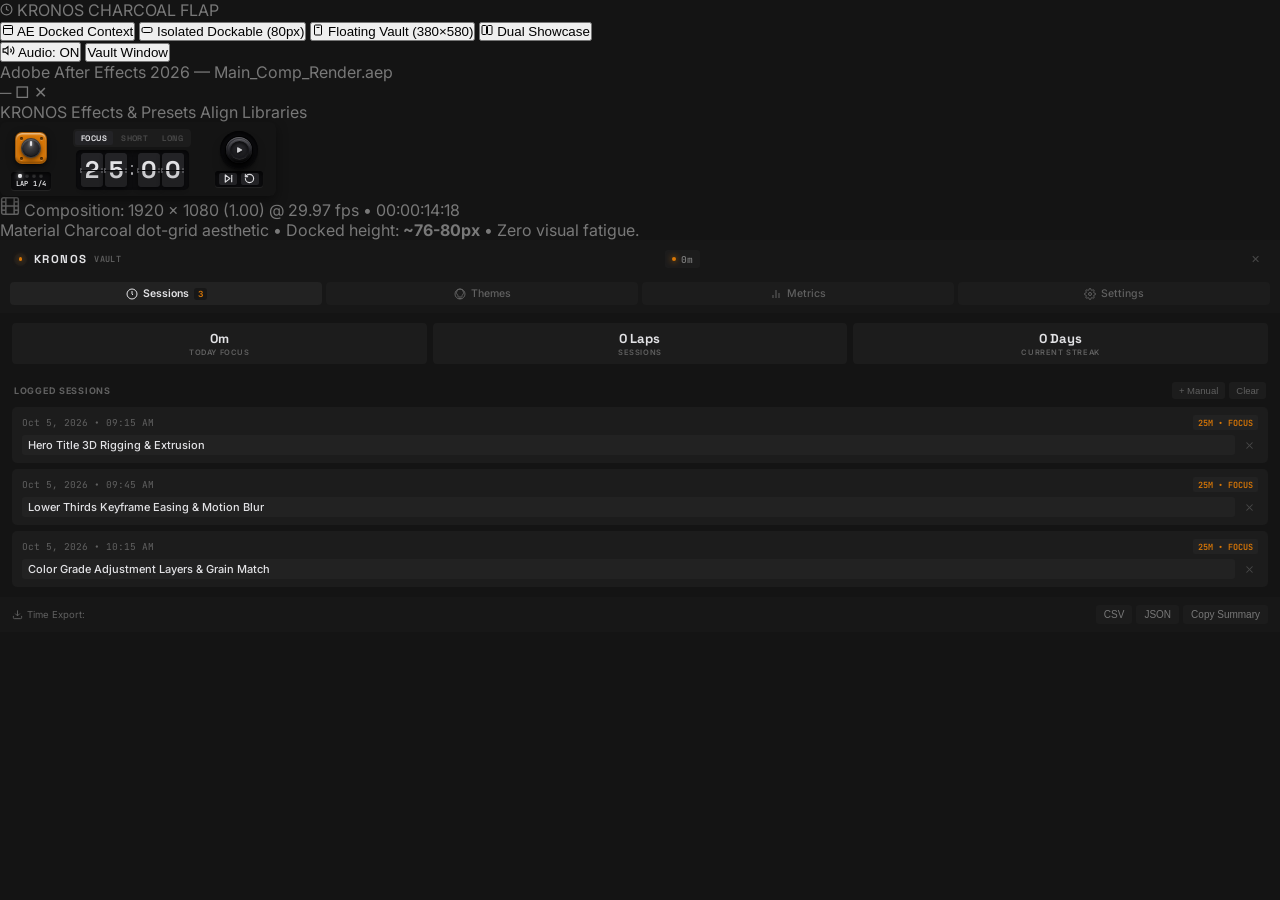
==== commit bb03412c: "refactor: redesign play/pause knob UI with updated SVG icons and add verification test script" ====
--- a/index.html
+++ b/index.html
@@ -178,22 +178,22 @@
                 <div class="kronos-zone zone-right">
                   <!-- Circular Gauge & Axial Plunger Cylinder -->
                   <div class="gauge-button-capsule">
-                    <svg class="progress-ring-svg" width="44" height="44" viewBox="0 0 44 44">
-                      <circle class="ring-track" cx="22" cy="22" r="18" />
-                      <circle id="kronos-progress-arc" class="ring-arc" cx="22" cy="22" r="18" stroke-dasharray="113.1" stroke-dashoffset="113.1" />
+                    <svg class="progress-ring-svg" width="38" height="38" viewBox="0 0 38 38">
+                      <!-- Only progress arc is drawn. r=16 => circumference 100.53 -->
+                      <circle id="kronos-progress-arc" class="ring-arc" cx="19" cy="19" r="16" stroke-dasharray="100.53" stroke-dashoffset="100.53" />
                     </svg>
 
                     <!-- Tactile Push-Button Trigger -->
                     <button id="kronos-toggle-btn" class="tactile-round-btn play-pause-trigger" aria-label="Start or Pause Timer" title="Start or Pause Timer">
                       <span class="btn-face">
-                        <!-- Play Icon (shown when playing) -->
-                        <svg class="icon-glyph glyph-play" width="12" height="12" viewBox="0 0 24 24" fill="currentColor" style="display: none;">
-                          <polygon points="7.5 5 18.5 12 7.5 19"></polygon>
+                        <!-- Play Icon (shown when stopped) — soft-cornered, optically centred (centroid on 12,12) -->
+                        <svg class="icon-glyph glyph-play" width="12" height="12" viewBox="0 0 24 24" fill="currentColor" stroke="currentColor" stroke-width="2.5" stroke-linejoin="round">
+                          <polygon points="8.75 6.5 18.25 12 8.75 17.5"></polygon>
                         </svg>
-                        <!-- Pause Icon (shown when not playing) -->
-                        <svg class="icon-glyph glyph-pause" width="12" height="12" viewBox="0 0 24 24" fill="currentColor">
-                          <rect x="6" y="5" width="4" height="14" rx="1"></rect>
-                          <rect x="14" y="5" width="4" height="14" rx="1"></rect>
+                        <!-- Pause Icon (shown when running) — symmetric pill bars centred on x=12 -->
+                        <svg class="icon-glyph glyph-pause" width="12" height="12" viewBox="0 0 24 24" fill="currentColor" style="display: none;">
+                          <rect x="7" y="5.5" width="3.5" height="13" rx="1.75"></rect>
+                          <rect x="13.5" y="5.5" width="3.5" height="13" rx="1.75"></rect>
                         </svg>
                       </span>
                     </button>
--- a/styles.css
+++ b/styles.css
@@ -40,6 +40,16 @@
   --font-mono: 'JetBrains Mono', 'SF Mono', Consolas, monospace;
   --font-sans: 'Inter', -apple-system, BlinkMacSystemFont, 'Segoe UI', Roboto, sans-serif;
   --font-grotesk: 'Space Grotesk', var(--font-sans);
+
+  /* Tactile Rotary Knob Physical Attributes (Overhead Zenith Lighting & Bottom Drop Shadow) */
+  --knob-body-top: #36363c;
+  --knob-body-mid: #25252a;
+  --knob-body-bot: #18181b;
+  --knob-dish-bg: #1e1e22;
+  --knob-dish-light: rgba(255, 255, 255, 0.06);
+  --knob-dish-dark: rgba(0, 0, 0, 0.5);
+  --knob-rim-light: rgba(255, 255, 255, 0.24);
+  --knob-ambient-shadow: rgba(0, 0, 0, 0.7);
 }
 
 /* Base Reset */
@@ -491,19 +501,20 @@
   opacity: 0.75;
 }
 
-/* ZONE C: Axial Plunger (Braun Action 03 Authentic)
-   Dark recessed surrounding socket channel + Dead-centered cylinder with no hover shift */
+/* ZONE C: TACTILE ROTARY PUSH-KNOB (AUTHENTIC HARDWARE INDUSTRIAL DEPTH)
+   Modeled after precision audio console dials: overhead zenith illumination,
+   steep bottom drop shadow, outer chamfer rim, and concave dish dimple. */
 .gauge-button-capsule {
   position: relative !important;
-  width: 44px !important;
-  height: 44px !important;
+  width: 38px !important;
+  height: 38px !important;
   display: flex !important;
   align-items: center !important;
   justify-content: center !important;
-  background: #111215 !important;
+  background: var(--theme-clock-bg, var(--bg-panel, #111215)) !important;
   border-radius: 50% !important;
-  box-shadow: inset 0 2px 4px rgba(0, 0, 0, 0.75), 0 2px 5px rgba(0, 0, 0, 0.45) !important;
-  border: 1px solid rgba(255, 255, 255, 0.05) !important;
+  box-shadow: inset 0 2px 4.5px rgba(0, 0, 0, 0.85), inset 0 -0.5px 1px rgba(255, 255, 255, 0.05), 0 1px 2px rgba(0, 0, 0, 0.4) !important;
+  border: none !important;
   box-sizing: border-box !important;
   margin: 0 !important;
   padding: 0 !important;
@@ -511,80 +522,160 @@
 
 .progress-ring-svg {
   position: absolute !important;
-  top: 0 !important;
-  left: 0 !important;
-  width: 44px !important;
-  height: 44px !important;
+  inset: 0 !important;
+  width: 100% !important;
+  height: 100% !important;
   transform: rotate(-90deg) !important;
+  transform-origin: 50% 50% !important;
   pointer-events: none !important;
   z-index: 1 !important;
   margin: 0 !important;
 }
 
 .ring-track {
-  fill: none !important;
-  stroke: rgba(255, 255, 255, 0.08) !important;
-  stroke-width: 2.5 !important;
+  display: none !important;
 }
 
 .ring-arc {
   fill: none !important;
   stroke: var(--theme-accent-color, #ea580c) !important;
-  stroke-width: 2.5 !important;
+  stroke-width: 2 !important;
   stroke-linecap: round !important;
-  stroke-dasharray: 109.95px !important;
-  stroke-dashoffset: 109.95px;
+  stroke-dasharray: 100.53px !important;
+  stroke-dashoffset: 100.53px;
   filter: drop-shadow(0 0 3px var(--theme-accent-color, #ea580c)) !important;
-  transition: stroke-dashoffset 180ms linear, stroke 180ms ease !important;
-}
-
-/* Tactile Push-Button Trigger - 100% Mathematically Dead Center */
-.tactile-round-btn, .axial-plunger-btn {
+  transition: stroke-dashoffset 180ms linear, stroke 180ms ease, opacity 120ms ease !important;
+}
+
+/* Tactile Rotary Push-Button Trigger
+   - Centred with inset: 0 / margin: auto
+   - Physical depth: Vertical overhead lighting creates pronounced bottom drop shadow (no 45° angle)
+   - Angle is based on the bottom shadow establishing physical projection off the panel socket */
+.tactile-round-btn,
+.axial-plunger-btn,
+#kronos-toggle-btn {
   position: absolute !important;
-  top: 50% !important;
-  left: 50% !important;
-  transform: translate(-50%, -50%) !important;
-  width: 29px !important;
-  height: 29px !important;
+  inset: 0 !important;
+  margin: auto !important;
+  transform: none !important;
+  width: 26px !important;
+  height: 26px !important;
   border-radius: 50% !important;
-  background: var(--theme-plate-color, #232326) !important;
-  border: 1px solid rgba(0, 0, 0, 0.35) !important;
+  /* Top-down cylindrical gradient: overhead light catches upper surface, lower curve darkens into shade */
+  background: linear-gradient(180deg, 
+    var(--knob-body-top, #36363c) 0%, 
+    var(--knob-body-mid, #25252a) 50%, 
+    var(--knob-body-bot, #18181b) 100%
+  ) !important;
+  border: none !important;
   outline: none !important;
-  box-shadow: 0 2px 5px rgba(0, 0, 0, 0.55), inset 0 1px 1px rgba(255, 255, 255, 0.15) !important;
+  /* Realistic bottom drop shadow:
+     1. Contact occlusion: sharp dark shadow right at bottom contact (0 1.5px 2.5px)
+     2. Main cast shadow: projecting downwards onto socket (0 4px 7.5px -0.5px)
+     3. Ambient diffuse shadow: soft downward projection (0 7.5px 14px -1px)
+     4. Dark outer perimeter bezel (0 0 0 1px)
+     5. Top rim specular light-catch (inset 0 1px 0.8px)
+     6. Bottom rim undercut shadow (inset 0 -1.5px 2px) */
+  box-shadow: 
+    0 1.5px 2.5px rgba(0, 0, 0, 0.85),
+    0 4px 7.5px -0.5px rgba(0, 0, 0, 0.75),
+    0 7.5px 14px -1px var(--knob-ambient-shadow, rgba(0, 0, 0, 0.55)),
+    0 0 0 1px rgba(0, 0, 0, 0.72),
+    inset 0 1px 0.8px var(--knob-rim-light, rgba(255, 255, 255, 0.28)),
+    inset 0 -1.5px 2px rgba(0, 0, 0, 0.75) !important;
   cursor: pointer !important;
   padding: 0 !important;
-  margin: 0 !important;
   box-sizing: border-box !important;
   aspect-ratio: 1 / 1 !important;
   flex-shrink: 0 !important;
   overflow: hidden !important;
   z-index: 2 !important;
   display: block !important;
-  transition: filter 120ms ease, box-shadow 120ms ease !important;
-}
-
-.tactile-round-btn:hover, .axial-plunger-btn:hover {
-  filter: brightness(1.15) !important;
-  box-shadow: 0 3px 8px rgba(0, 0, 0, 0.65), inset 0 1px 1px rgba(255, 255, 255, 0.25) !important;
-}
-
-.tactile-round-btn:active, .axial-plunger-btn:active {
-  transform: translate(-50%, -50%) scale(0.95) !important;
-  box-shadow: 0 1px 2px rgba(0, 0, 0, 0.7) !important;
-}
-
+  transition: filter 120ms ease, box-shadow 120ms ease, transform 120ms ease, background 120ms ease !important;
+}
+
+/* Machined concentric outer chamfer / bezel ring */
+.tactile-round-btn::before,
+.axial-plunger-btn::before {
+  content: '' !important;
+  position: absolute !important;
+  inset: 1.5px !important;
+  border-radius: 50% !important;
+  background: linear-gradient(180deg, 
+    rgba(255, 255, 255, 0.12) 0%, 
+    rgba(255, 255, 255, 0.02) 42%, 
+    rgba(0, 0, 0, 0.28) 100%
+  ) !important;
+  box-shadow: inset 0 0.8px 1px rgba(255, 255, 255, 0.15), inset 0 -1px 1.5px rgba(0, 0, 0, 0.6) !important;
+  pointer-events: none !important;
+  transition: opacity 120ms ease, box-shadow 120ms ease !important;
+}
+
+/* Hover state: knob illumination intensifies, bottom shadow deepens */
+.tactile-round-btn:hover,
+.axial-plunger-btn:hover {
+  filter: brightness(1.12) !important;
+  box-shadow: 
+    0 1.5px 2.5px rgba(0, 0, 0, 0.9),
+    0 5px 9px -0.5px rgba(0, 0, 0, 0.82),
+    0 8.5px 16px -1px var(--knob-ambient-shadow, rgba(0, 0, 0, 0.65)),
+    0 0 0 1px rgba(0, 0, 0, 0.78),
+    inset 0 1.2px 1px var(--knob-rim-light, rgba(255, 255, 255, 0.38)),
+    inset 0 -2px 3px rgba(0, 0, 0, 0.8) !important;
+}
+
+/* Active / pressed state: authentic mechanical plunger depression */
+.tactile-round-btn:active,
+.axial-plunger-btn:active {
+  transform: translateY(1.5px) scale(0.97) !important;
+  filter: brightness(0.96) !important;
+  box-shadow: 
+    0 1px 2px rgba(0, 0, 0, 0.9),
+    0 2px 4px rgba(0, 0, 0, 0.8),
+    0 0 0 1px rgba(0, 0, 0, 0.78),
+    inset 0 2px 4px rgba(0, 0, 0, 0.85),
+    inset 0 -0.5px 1px rgba(255, 255, 255, 0.1) !important;
+}
+
+/* Running state: vibrant accent halo indicating active timer */
+.tactile-round-btn.running,
+.axial-plunger-btn.running {
+  box-shadow: 
+    0 1.5px 2.5px rgba(0, 0, 0, 0.85),
+    0 4px 7.5px -0.5px rgba(0, 0, 0, 0.75),
+    0 7.5px 14px -1px var(--knob-ambient-shadow, rgba(0, 0, 0, 0.55)),
+    0 0 0 1px rgba(0, 0, 0, 0.72),
+    inset 0 1px 0.8px var(--knob-rim-light, rgba(255, 255, 255, 0.28)),
+    inset 0 -1.5px 2px rgba(0, 0, 0, 0.75),
+    inset 0 0 0 1px var(--theme-accent-color, #ea580c) !important;
+}
+
+/* Tactile Concave Finger Dish / Well (.btn-face)
+   Optical physics of a concave dish:
+   - Top lip blocks zenith light -> dark inner drop shadow at top (inset 0 2px 3.5px)
+   - Bottom curve angles up to catch zenith light -> inner highlight at bottom (inset 0 -1px 1.5px) */
 .btn-face {
   position: absolute !important;
-  inset: 0 !important;
-  width: 100% !important;
-  height: 100% !important;
-  display: block !important;
+  inset: 3.5px !important;
+  border-radius: 50% !important;
+  display: flex !important;
+  align-items: center !important;
+  justify-content: center !important;
   pointer-events: none !important;
   margin: 0 !important;
   padding: 0 !important;
+  background: radial-gradient(circle at 50% 36%, 
+    var(--knob-dish-light, rgba(255, 255, 255, 0.06)) 0%, 
+    rgba(0, 0, 0, 0.15) 58%, 
+    var(--knob-dish-dark, rgba(0, 0, 0, 0.48)) 100%
+  ), var(--knob-dish-bg, #1e1e22) !important;
+  box-shadow: 
+    inset 0 2px 3.5px rgba(0, 0, 0, 0.8),
+    inset 0 -1px 1.5px rgba(255, 255, 255, 0.14),
+    0 1px 1.5px rgba(0, 0, 0, 0.5) !important;
   color: var(--theme-font-color, #e2e2e5) !important;
-  opacity: 0.85 !important;
-  transition: color 120ms ease, opacity 120ms ease !important;
+  opacity: 0.9 !important;
+  transition: color 120ms ease, opacity 120ms ease, box-shadow 120ms ease, background 120ms ease !important;
 }
 
 .tactile-round-btn:hover .btn-face,
@@ -592,42 +683,50 @@
   opacity: 1 !important;
 }
 
-/* Icons are absolutely centered inside .btn-face */
+/* Icons are flex-centred inside .btn-face with engraved hardware relief */
 .btn-face .icon-glyph {
-  position: absolute !important;
-  top: 50% !important;
-  left: 50% !important;
-  transform: translate(-50%, -50%) !important;
+  position: static !important;
+  transform: none !important;
+  overflow: visible !important;
+  width: 10px !important;
+  height: 10px !important;
   margin: 0 !important;
   padding: 0 !important;
   flex-shrink: 0 !important;
-}
-
-/* User requirement: when NOT playing -> PAUSE icon; when PLAYING -> PLAY icon */
+  filter: drop-shadow(0 1px 1.2px rgba(0, 0, 0, 0.85));
+  transition: filter 120ms ease, color 120ms ease !important;
+}
+
+/* Stopped -> PLAY icon (press to start); Running -> PAUSE icon (press to pause) */
 .tactile-round-btn .btn-face .glyph-play,
 .axial-plunger-btn .btn-face .glyph-play {
-  display: none !important;
+  display: block !important;
 }
 
 .tactile-round-btn .btn-face .glyph-pause,
 .axial-plunger-btn .btn-face .glyph-pause {
-  display: block !important;
+  display: none !important;
 }
 
 .tactile-round-btn.running .btn-face .glyph-play,
 .axial-plunger-btn.running .btn-face .glyph-play {
-  display: block !important;
+  display: none !important;
 }
 
 .tactile-round-btn.running .btn-face .glyph-pause,
 .axial-plunger-btn.running .btn-face .glyph-pause {
-  display: none !important;
+  display: block !important;
 }
 
 .tactile-round-btn.running .btn-face,
 .axial-plunger-btn.running .btn-face {
   color: var(--theme-accent-color, #ea580c) !important;
   opacity: 1 !important;
+}
+
+.tactile-round-btn.running .btn-face .icon-glyph,
+.axial-plunger-btn.running .btn-face .icon-glyph {
+  filter: drop-shadow(0 0 5px var(--theme-accent-color, #ea580c)) drop-shadow(0 1px 1px rgba(0, 0, 0, 0.95)) !important;
 }
 
 /* MICRO ACTIONS: Recessed container with NO border, Keycaps with NO border, Ample Bottom Clearance */
@@ -1874,19 +1973,9 @@
 .ring-arc {
   stroke: var(--theme-accent-color, #d97706) !important;
 }
-.axial-plunger-btn {
-  background: linear-gradient(180deg, rgba(255, 255, 255, 0.22) 0%, rgba(255, 255, 255, 0.04) 45%, rgba(0, 0, 0, 0.15) 100%), var(--theme-accent-color, #d97706) !important;
-}
 .micro-icon-btn {
   background: var(--theme-plate-color, #272625) !important;
   color: var(--theme-font-color, #ffffff) !important;
-}
-.tactile-round-btn:hover {
-  filter: brightness(1.1);
-}
-.tactile-round-btn:active {
-  filter: brightness(0.95);
-  transform: scale(0.94);
 }
 
 /* --------------------------------------------------------------------------
@@ -1911,6 +2000,44 @@
   --text-muted: #606060;
   --text-dim: #484848;
   --accent-amber: #d97706;
+
+  /* Tactile Rotary Knob Physical Attributes */
+  --knob-body-top: #36363c;
+  --knob-body-mid: #25252a;
+  --knob-body-bot: #18181b;
+  --knob-dish-bg: #1e1e22;
+  --knob-dish-light: rgba(255, 255, 255, 0.06);
+  --knob-dish-dark: rgba(0, 0, 0, 0.5);
+  --knob-rim-light: rgba(255, 255, 255, 0.24);
+  --knob-ambient-shadow: rgba(0, 0, 0, 0.7);
+}
+
+[data-theme="charcoal"] .tactile-round-btn,
+[data-theme="charcoal"] .axial-plunger-btn,
+[data-theme="charcoal"] #kronos-toggle-btn {
+  background: linear-gradient(180deg, var(--knob-body-top) 0%, var(--knob-body-mid) 50%, var(--knob-body-bot) 100%) !important;
+  box-shadow: 
+    0 1.5px 2.5px rgba(0, 0, 0, 0.85),
+    0 4px 7.5px -0.5px rgba(0, 0, 0, 0.75),
+    0 7.5px 14px -1px var(--knob-ambient-shadow),
+    0 0 0 1px rgba(0, 0, 0, 0.72),
+    inset 0 1px 0.8px var(--knob-rim-light),
+    inset 0 -1.5px 2px rgba(0, 0, 0, 0.75) !important;
+}
+[data-theme="charcoal"] .tactile-round-btn .btn-face,
+[data-theme="charcoal"] .axial-plunger-btn .btn-face {
+  background: radial-gradient(circle at 50% 36%, var(--knob-dish-light) 0%, rgba(0, 0, 0, 0.15) 58%, var(--knob-dish-dark) 100%), var(--knob-dish-bg) !important;
+}
+[data-theme="charcoal"] .tactile-round-btn.running,
+[data-theme="charcoal"] .axial-plunger-btn.running {
+  box-shadow: 
+    0 1.5px 2.5px rgba(0, 0, 0, 0.85),
+    0 4px 7.5px -0.5px rgba(0, 0, 0, 0.75),
+    0 7.5px 14px -1px var(--knob-ambient-shadow),
+    0 0 0 1px rgba(0, 0, 0, 0.72),
+    inset 0 1px 0.8px var(--knob-rim-light),
+    inset 0 -1.5px 2px rgba(0, 0, 0, 0.75),
+    inset 0 0 0 1px var(--theme-accent-color, #d97706) !important;
 }
 
 /* --------------------------------------------------------------------------
@@ -1936,6 +2063,16 @@
   --text-dim: #5c5382;
   --accent-amber: #9b8bf4;
   --flap-tile-bg: #221c46;
+
+  /* Tactile Rotary Knob Physical Attributes */
+  --knob-body-top: #3d3372;
+  --knob-body-mid: #2b2256;
+  --knob-body-bot: #1b153b;
+  --knob-dish-bg: #221b46;
+  --knob-dish-light: rgba(240, 235, 255, 0.08);
+  --knob-dish-dark: rgba(9, 6, 25, 0.6);
+  --knob-rim-light: rgba(240, 235, 255, 0.35);
+  --knob-ambient-shadow: rgba(6, 4, 18, 0.85);
 }
 
 [data-theme="neon-lilac"] #kronos-dock-bar,
@@ -2022,8 +2159,32 @@
   filter: drop-shadow(0 0 3px rgba(155, 139, 244, 0.6));
 }
 
-[data-theme="neon-lilac"] .axial-plunger-btn {
-  background: linear-gradient(180deg, rgba(255, 255, 255, 0.22) 0%, rgba(255, 255, 255, 0.04) 45%, rgba(0, 0, 0, 0.15) 100%), var(--theme-accent-color, #9b8bf4) !important;
+[data-theme="neon-lilac"] .tactile-round-btn,
+[data-theme="neon-lilac"] .axial-plunger-btn,
+[data-theme="neon-lilac"] #kronos-toggle-btn {
+  background: linear-gradient(180deg, var(--knob-body-top) 0%, var(--knob-body-mid) 50%, var(--knob-body-bot) 100%) !important;
+  box-shadow: 
+    0 1.5px 2.5px rgba(0, 0, 0, 0.88),
+    0 4px 7.5px -0.5px rgba(0, 0, 0, 0.78),
+    0 7.5px 14px -1px var(--knob-ambient-shadow),
+    0 0 0 1px rgba(0, 0, 0, 0.75),
+    inset 0 1px 0.8px var(--knob-rim-light),
+    inset 0 -1.5px 2px rgba(0, 0, 0, 0.78) !important;
+}
+[data-theme="neon-lilac"] .tactile-round-btn .btn-face,
+[data-theme="neon-lilac"] .axial-plunger-btn .btn-face {
+  background: radial-gradient(circle at 50% 36%, var(--knob-dish-light) 0%, rgba(0, 0, 0, 0.18) 58%, var(--knob-dish-dark) 100%), var(--knob-dish-bg) !important;
+}
+[data-theme="neon-lilac"] .tactile-round-btn.running,
+[data-theme="neon-lilac"] .axial-plunger-btn.running {
+  box-shadow: 
+    0 1.5px 2.5px rgba(0, 0, 0, 0.88),
+    0 4px 7.5px -0.5px rgba(0, 0, 0, 0.78),
+    0 7.5px 14px -1px var(--knob-ambient-shadow),
+    0 0 0 1px rgba(0, 0, 0, 0.75),
+    inset 0 1px 0.8px var(--knob-rim-light),
+    inset 0 -1.5px 2px rgba(0, 0, 0, 0.78),
+    inset 0 0 0 1px var(--theme-accent-color, #9b8bf4) !important;
 }
 
 [data-theme="neon-lilac"] .micro-actions {
@@ -2058,6 +2219,16 @@
   --text-dim: #999388;
   --accent-amber: #ea580c;
   --flap-tile-bg: #272625;
+
+  /* Tactile Rotary Knob Physical Attributes */
+  --knob-body-top: #3e3c3a;
+  --knob-body-mid: #2c2b2a;
+  --knob-body-bot: #191817;
+  --knob-dish-bg: #222120;
+  --knob-dish-light: rgba(255, 255, 255, 0.08);
+  --knob-dish-dark: rgba(0, 0, 0, 0.55);
+  --knob-rim-light: rgba(255, 255, 255, 0.3);
+  --knob-ambient-shadow: rgba(22, 19, 16, 0.65);
 }
 
 [data-theme="braun-1972"] #kronos-dock-bar,
@@ -2144,8 +2315,32 @@
   stroke: #ea580c !important;
 }
 
-[data-theme="braun-1972"] .axial-plunger-btn {
-  background: linear-gradient(180deg, rgba(255, 255, 255, 0.22) 0%, rgba(255, 255, 255, 0.04) 45%, rgba(0, 0, 0, 0.15) 100%), var(--theme-accent-color, #ea580c) !important;
+[data-theme="braun-1972"] .tactile-round-btn,
+[data-theme="braun-1972"] .axial-plunger-btn,
+[data-theme="braun-1972"] #kronos-toggle-btn {
+  background: linear-gradient(180deg, var(--knob-body-top) 0%, var(--knob-body-mid) 50%, var(--knob-body-bot) 100%) !important;
+  box-shadow: 
+    0 1.5px 2.5px rgba(0, 0, 0, 0.85),
+    0 4px 7.5px -0.5px rgba(0, 0, 0, 0.75),
+    0 7.5px 14px -1px var(--knob-ambient-shadow),
+    0 0 0 1px rgba(0, 0, 0, 0.72),
+    inset 0 1px 0.8px var(--knob-rim-light),
+    inset 0 -1.5px 2px rgba(0, 0, 0, 0.75) !important;
+}
+[data-theme="braun-1972"] .tactile-round-btn .btn-face,
+[data-theme="braun-1972"] .axial-plunger-btn .btn-face {
+  background: radial-gradient(circle at 50% 36%, var(--knob-dish-light) 0%, rgba(0, 0, 0, 0.16) 58%, var(--knob-dish-dark) 100%), var(--knob-dish-bg) !important;
+}
+[data-theme="braun-1972"] .tactile-round-btn.running,
+[data-theme="braun-1972"] .axial-plunger-btn.running {
+  box-shadow: 
+    0 1.5px 2.5px rgba(0, 0, 0, 0.85),
+    0 4px 7.5px -0.5px rgba(0, 0, 0, 0.75),
+    0 7.5px 14px -1px var(--knob-ambient-shadow),
+    0 0 0 1px rgba(0, 0, 0, 0.72),
+    inset 0 1px 0.8px var(--knob-rim-light),
+    inset 0 -1.5px 2px rgba(0, 0, 0, 0.75),
+    inset 0 0 0 1px var(--theme-accent-color, #ea580c) !important;
 }
 
 [data-theme="braun-1972"] .micro-actions {
@@ -2180,6 +2375,16 @@
   --text-dim: #4b456b;
   --accent-amber: #7969ef;
   --flap-tile-bg: #151520;
+
+  /* Tactile Rotary Knob Physical Attributes */
+  --knob-body-top: #29293e;
+  --knob-body-mid: #1a1a2a;
+  --knob-body-bot: #0d0d17;
+  --knob-dish-bg: #141423;
+  --knob-dish-light: rgba(168, 158, 255, 0.08);
+  --knob-dish-dark: rgba(3, 3, 8, 0.7);
+  --knob-rim-light: rgba(168, 158, 255, 0.38);
+  --knob-ambient-shadow: rgba(0, 0, 0, 0.9);
 }
 
 [data-theme="cyber-violet"] #kronos-dock-bar,
@@ -2266,8 +2471,33 @@
   filter: drop-shadow(0 0 4px #7969ef);
 }
 
-[data-theme="cyber-violet"] .axial-plunger-btn {
-  background: linear-gradient(180deg, rgba(255, 255, 255, 0.22) 0%, rgba(255, 255, 255, 0.04) 45%, rgba(0, 0, 0, 0.15) 100%), var(--theme-accent-color, #7969ef) !important;
+[data-theme="cyber-violet"] .tactile-round-btn,
+[data-theme="cyber-violet"] .axial-plunger-btn,
+[data-theme="cyber-violet"] #kronos-toggle-btn {
+  background: linear-gradient(180deg, var(--knob-body-top) 0%, var(--knob-body-mid) 50%, var(--knob-body-bot) 100%) !important;
+  box-shadow: 
+    0 1.5px 2.5px rgba(0, 0, 0, 0.95),
+    0 4px 8px -0.5px rgba(0, 0, 0, 0.88),
+    0 8px 16px -1px var(--knob-ambient-shadow),
+    0 0 0 1px rgba(0, 0, 0, 0.85),
+    inset 0 1px 0.8px var(--knob-rim-light),
+    inset 0 -1.5px 2px rgba(0, 0, 0, 0.85) !important;
+}
+[data-theme="cyber-violet"] .tactile-round-btn .btn-face,
+[data-theme="cyber-violet"] .axial-plunger-btn .btn-face {
+  background: radial-gradient(circle at 50% 36%, var(--knob-dish-light) 0%, rgba(0, 0, 0, 0.22) 58%, var(--knob-dish-dark) 100%), var(--knob-dish-bg) !important;
+}
+[data-theme="cyber-violet"] .tactile-round-btn.running,
+[data-theme="cyber-violet"] .axial-plunger-btn.running {
+  box-shadow: 
+    0 1.5px 2.5px rgba(0, 0, 0, 0.95),
+    0 4px 8px -0.5px rgba(0, 0, 0, 0.88),
+    0 8px 16px -1px var(--knob-ambient-shadow),
+    0 0 0 1px rgba(0, 0, 0, 0.85),
+    inset 0 1px 0.8px var(--knob-rim-light),
+    inset 0 -1.5px 2px rgba(0, 0, 0, 0.85),
+    inset 0 0 0 1px var(--theme-accent-color, #7969ef),
+    0 0 8px rgba(121, 105, 239, 0.4) !important;
 }
 
 [data-theme="cyber-violet"] .micro-actions {
@@ -2302,6 +2532,16 @@
   --text-dim: #5c685f;
   --accent-amber: #c29b62;
   --flap-tile-bg: #27382f;
+
+  /* Tactile Rotary Knob Physical Attributes */
+  --knob-body-top: #3a5245;
+  --knob-body-mid: #283a31;
+  --knob-body-bot: #19251f;
+  --knob-dish-bg: #1f2e26;
+  --knob-dish-light: rgba(237, 226, 207, 0.08);
+  --knob-dish-dark: rgba(5, 10, 8, 0.6);
+  --knob-rim-light: rgba(237, 226, 207, 0.32);
+  --knob-ambient-shadow: rgba(7, 12, 9, 0.8);
 }
 
 [data-theme="kyoto-matcha"] #kronos-dock-bar,
@@ -2385,8 +2625,32 @@
   stroke: var(--theme-accent-color, #c29b62) !important;
 }
 
-[data-theme="kyoto-matcha"] .axial-plunger-btn {
-  background: linear-gradient(180deg, rgba(255, 255, 255, 0.22) 0%, rgba(255, 255, 255, 0.04) 45%, rgba(0, 0, 0, 0.15) 100%), var(--theme-accent-color, #c29b62) !important;
+[data-theme="kyoto-matcha"] .tactile-round-btn,
+[data-theme="kyoto-matcha"] .axial-plunger-btn,
+[data-theme="kyoto-matcha"] #kronos-toggle-btn {
+  background: linear-gradient(180deg, var(--knob-body-top) 0%, var(--knob-body-mid) 50%, var(--knob-body-bot) 100%) !important;
+  box-shadow: 
+    0 1.5px 2.5px rgba(0, 0, 0, 0.88),
+    0 4px 7.5px -0.5px rgba(0, 0, 0, 0.78),
+    0 7.5px 14px -1px var(--knob-ambient-shadow),
+    0 0 0 1px rgba(0, 0, 0, 0.75),
+    inset 0 1px 0.8px var(--knob-rim-light),
+    inset 0 -1.5px 2px rgba(0, 0, 0, 0.78) !important;
+}
+[data-theme="kyoto-matcha"] .tactile-round-btn .btn-face,
+[data-theme="kyoto-matcha"] .axial-plunger-btn .btn-face {
+  background: radial-gradient(circle at 50% 36%, var(--knob-dish-light) 0%, rgba(0, 0, 0, 0.18) 58%, var(--knob-dish-dark) 100%), var(--knob-dish-bg) !important;
+}
+[data-theme="kyoto-matcha"] .tactile-round-btn.running,
+[data-theme="kyoto-matcha"] .axial-plunger-btn.running {
+  box-shadow: 
+    0 1.5px 2.5px rgba(0, 0, 0, 0.88),
+    0 4px 7.5px -0.5px rgba(0, 0, 0, 0.78),
+    0 7.5px 14px -1px var(--knob-ambient-shadow),
+    0 0 0 1px rgba(0, 0, 0, 0.75),
+    inset 0 1px 0.8px var(--knob-rim-light),
+    inset 0 -1.5px 2px rgba(0, 0, 0, 0.78),
+    inset 0 0 0 1px var(--theme-accent-color, #c29b62) !important;
 }
 
 [data-theme="kyoto-matcha"] .micro-actions {
@@ -2421,6 +2685,16 @@
   --text-dim: #4d5c70;
   --accent-amber: #ff6b18;
   --flap-tile-bg: #1c7ed6;
+
+  /* Tactile Rotary Knob Physical Attributes */
+  --knob-body-top: #2b4363;
+  --knob-body-mid: #1d2e46;
+  --knob-body-bot: #101c2c;
+  --knob-dish-bg: #152438;
+  --knob-dish-light: rgba(255, 255, 255, 0.1);
+  --knob-dish-dark: rgba(2, 6, 12, 0.65);
+  --knob-rim-light: rgba(255, 255, 255, 0.4);
+  --knob-ambient-shadow: rgba(1, 6, 13, 0.88);
 }
 
 [data-theme="cobalt-runner"] #kronos-dock-bar,
@@ -2504,8 +2778,32 @@
   stroke: var(--theme-accent-color, #ff6b18) !important;
 }
 
-[data-theme="cobalt-runner"] .axial-plunger-btn {
-  background: linear-gradient(180deg, rgba(255, 255, 255, 0.22) 0%, rgba(255, 255, 255, 0.04) 45%, rgba(0, 0, 0, 0.15) 100%), var(--theme-accent-color, #ff6b18) !important;
+[data-theme="cobalt-runner"] .tactile-round-btn,
+[data-theme="cobalt-runner"] .axial-plunger-btn,
+[data-theme="cobalt-runner"] #kronos-toggle-btn {
+  background: linear-gradient(180deg, var(--knob-body-top) 0%, var(--knob-body-mid) 50%, var(--knob-body-bot) 100%) !important;
+  box-shadow: 
+    0 1.5px 2.5px rgba(0, 0, 0, 0.9),
+    0 4px 7.5px -0.5px rgba(0, 0, 0, 0.8),
+    0 7.5px 14px -1px var(--knob-ambient-shadow),
+    0 0 0 1px rgba(0, 0, 0, 0.78),
+    inset 0 1px 0.8px var(--knob-rim-light),
+    inset 0 -1.5px 2px rgba(0, 0, 0, 0.8) !important;
+}
+[data-theme="cobalt-runner"] .tactile-round-btn .btn-face,
+[data-theme="cobalt-runner"] .axial-plunger-btn .btn-face {
+  background: radial-gradient(circle at 50% 36%, var(--knob-dish-light) 0%, rgba(0, 0, 0, 0.18) 58%, var(--knob-dish-dark) 100%), var(--knob-dish-bg) !important;
+}
+[data-theme="cobalt-runner"] .tactile-round-btn.running,
+[data-theme="cobalt-runner"] .axial-plunger-btn.running {
+  box-shadow: 
+    0 1.5px 2.5px rgba(0, 0, 0, 0.9),
+    0 4px 7.5px -0.5px rgba(0, 0, 0, 0.8),
+    0 7.5px 14px -1px var(--knob-ambient-shadow),
+    0 0 0 1px rgba(0, 0, 0, 0.78),
+    inset 0 1px 0.8px var(--knob-rim-light),
+    inset 0 -1.5px 2px rgba(0, 0, 0, 0.8),
+    inset 0 0 0 1px var(--theme-accent-color, #ff6b18) !important;
 }
 
 [data-theme="cobalt-runner"] .micro-actions {
@@ -2540,6 +2838,16 @@
   --text-dim: #52525c;
   --accent-amber: #f59f00;
   --flap-tile-bg: #f59f00;
+
+  /* Tactile Rotary Knob Physical Attributes (Solar Ochre: Precision Bauhaus Warm Graphite & Amber) */
+  --knob-body-top: #38342c;
+  --knob-body-mid: #25221d;
+  --knob-body-bot: #14120f;
+  --knob-dish-bg: #1c1914;
+  --knob-dish-light: rgba(245, 159, 0, 0.16);
+  --knob-dish-dark: rgba(5, 4, 3, 0.72);
+  --knob-rim-light: rgba(255, 214, 128, 0.38);
+  --knob-ambient-shadow: rgba(0, 0, 0, 0.9);
 }
 
 [data-theme="solar-ochre"] #kronos-dock-bar,
@@ -2624,8 +2932,32 @@
   stroke: var(--theme-accent-color, #f59f00) !important;
 }
 
-[data-theme="solar-ochre"] .axial-plunger-btn {
-  background: linear-gradient(180deg, rgba(255, 255, 255, 0.22) 0%, rgba(255, 255, 255, 0.04) 45%, rgba(0, 0, 0, 0.15) 100%), var(--theme-accent-color, #f59f00) !important;
+[data-theme="solar-ochre"] .tactile-round-btn,
+[data-theme="solar-ochre"] .axial-plunger-btn,
+[data-theme="solar-ochre"] #kronos-toggle-btn {
+  background: linear-gradient(180deg, var(--knob-body-top) 0%, var(--knob-body-mid) 50%, var(--knob-body-bot) 100%) !important;
+  box-shadow: 
+    0 1.5px 2.5px rgba(0, 0, 0, 0.9),
+    0 4px 7.5px -0.5px rgba(0, 0, 0, 0.8),
+    0 7.5px 14px -1px var(--knob-ambient-shadow),
+    0 0 0 1px rgba(0, 0, 0, 0.8),
+    inset 0 1px 0.8px var(--knob-rim-light),
+    inset 0 -1.5px 2px rgba(0, 0, 0, 0.8) !important;
+}
+[data-theme="solar-ochre"] .tactile-round-btn .btn-face,
+[data-theme="solar-ochre"] .axial-plunger-btn .btn-face {
+  background: radial-gradient(circle at 50% 36%, var(--knob-dish-light) 0%, rgba(0, 0, 0, 0.22) 58%, var(--knob-dish-dark) 100%), var(--knob-dish-bg) !important;
+}
+[data-theme="solar-ochre"] .tactile-round-btn.running,
+[data-theme="solar-ochre"] .axial-plunger-btn.running {
+  box-shadow: 
+    0 1.5px 2.5px rgba(0, 0, 0, 0.9),
+    0 4px 7.5px -0.5px rgba(0, 0, 0, 0.8),
+    0 7.5px 14px -1px var(--knob-ambient-shadow),
+    0 0 0 1px rgba(0, 0, 0, 0.8),
+    inset 0 1px 0.8px var(--knob-rim-light),
+    inset 0 -1.5px 2px rgba(0, 0, 0, 0.8),
+    inset 0 0 0 1px var(--theme-accent-color, #f59f00) !important;
 }
 
 [data-theme="solar-ochre"] .micro-actions {
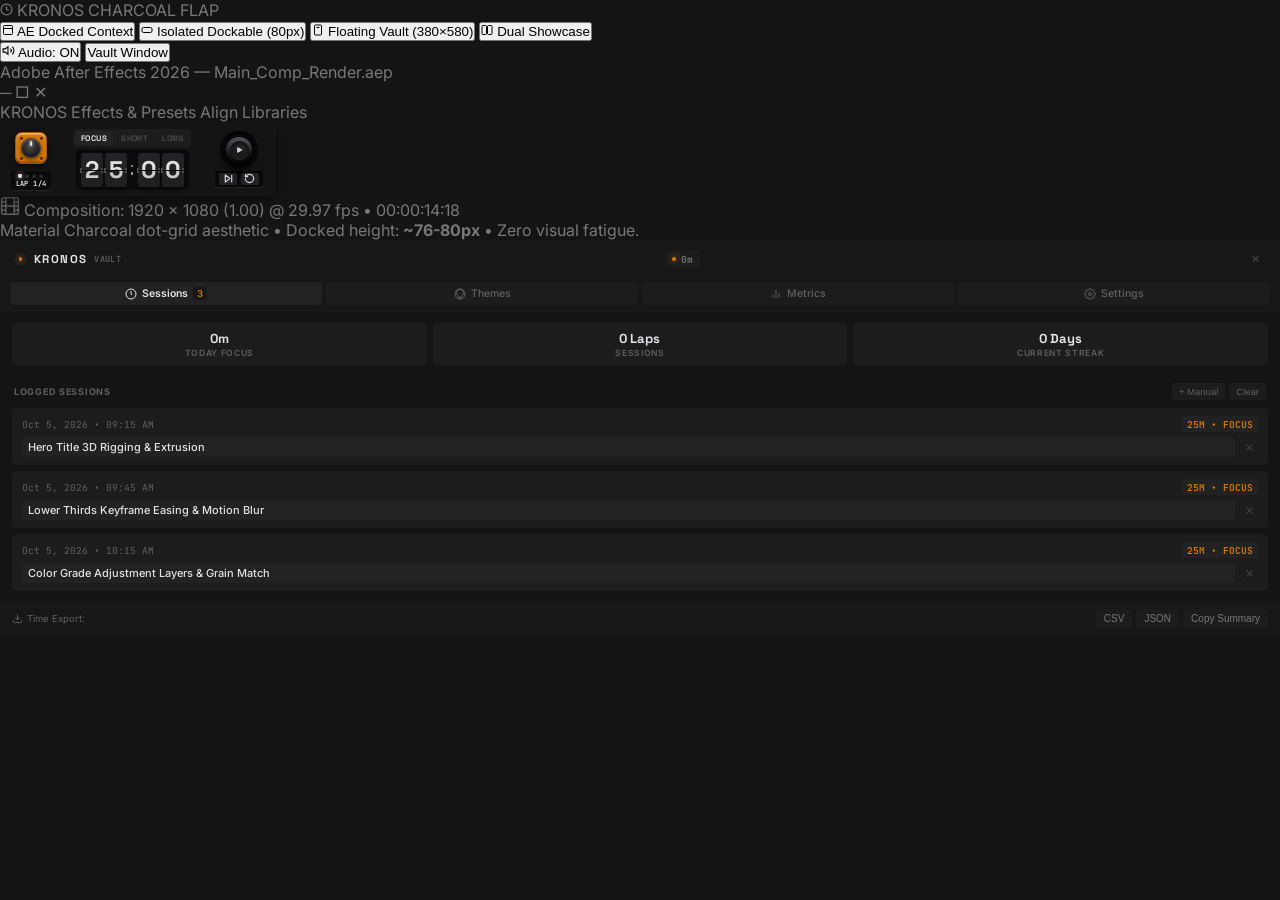
==== commit b5a2f7a4: "refactor: modularize codebase into client and host packages with updated ui styles" ====
--- a/index.html
+++ b/index.html
@@ -207,7 +207,7 @@
                         <line x1="19" y1="5" x2="19" y2="19"></line>
                       </svg>
                     </button>
-                    <button id="kronos-reset-btn" class="micro-icon-btn" aria-label="Reset Timer" title="Reset Timer">
+                    <button id="kronos-reset-btn" class="micro-icon-btn" aria-label="Reset Timer (Ctrl+Click to Reset Lap)" title="Reset Timer (Ctrl+Click to Reset Lap)">
                       <svg width="11" height="11" viewBox="0 0 24 24" fill="none" stroke="currentColor" stroke-width="2.5" stroke-linecap="round" stroke-linejoin="round">
                         <path d="M3 12a9 9 0 1 0 9-9 9.75 9.75 0 0 0-6.74 2.74L3 8"></path>
                         <path d="M3 3v5h5"></path>
@@ -296,7 +296,6 @@
         <div class="themes-header-strip">
           <div>
             <span class="section-title">WATCH SKINS &amp; COLOR SCHEMES</span>
-            <p class="section-desc">Tactile horological designs inspired by industrial and modern classics.</p>
           </div>
           <span class="themes-count-tag" id="current-theme-name-tag">Charcoal Flap</span>
         </div>
--- a/styles.css
+++ b/styles.css
@@ -929,7 +929,7 @@
   background: var(--bg-card);
   border: 1px solid rgba(255, 255, 255, 0.12);
   color: var(--text-active);
-  font-size: 8.5px;
+  font-size: 9.5px;
   font-family: var(--font-mono);
   font-weight: 700;
   text-transform: uppercase;
@@ -997,7 +997,7 @@
 .tab-count-badge {
   background: var(--bg-panel);
   color: var(--text-body);
-  font-size: 8.5px;
+  font-size: 9.5px;
   padding: 1px 4px;
   border-radius: 3px;
   font-weight: 600;
@@ -1044,7 +1044,7 @@
 
 .metric-lbl {
   display: block;
-  font-size: 7.5px;
+  font-size: 8.5px;
   font-weight: 600;
   letter-spacing: 0.08em;
   color: var(--text-muted);
@@ -1133,7 +1133,7 @@
 }
 
 .card-duration-badge {
-  font-size: 8.5px;
+  font-size: 9.5px;
   font-family: var(--font-mono);
   font-weight: 600;
   padding: 1.5px 5px;
@@ -1269,7 +1269,7 @@
 }
 
 .card-sub {
-  font-size: 8.5px;
+  font-size: 9.5px;
   color: var(--text-muted);
 }
 
@@ -1329,8 +1329,9 @@
 }
 
 .chart-val {
-  font-size: 8px;
+  font-size: 9px;
   font-family: var(--font-mono);
+  font-weight: 600;
   color: var(--text-muted);
   line-height: 1;
   margin-bottom: 2px;
@@ -1338,7 +1339,7 @@
 
 .chart-bar-wrap {
   width: 100%;
-  max-width: 16px;
+  max-width: 26px;
   height: 52px;
   display: flex;
   align-items: flex-end;
@@ -1364,7 +1365,7 @@
 }
 
 .col-day {
-  font-size: 8.5px;
+  font-size: 9.5px;
   font-family: var(--font-mono);
   color: var(--text-muted);
   font-weight: 600;
@@ -1470,7 +1471,7 @@
 }
 
 .group-title {
-  font-size: 8.5px;
+  font-size: 9.5px;
   font-weight: 700;
   letter-spacing: 0.08em;
   color: var(--text-muted);
@@ -1621,7 +1622,7 @@
   padding: 12px 14px 10px;
   background: var(--bg-base);
   display: flex;
-  align-items: flex-start;
+  align-items: center;
   justify-content: space-between;
   gap: 12px;
   border-bottom: 1px solid rgba(255, 255, 255, 0.04);
@@ -1629,7 +1630,7 @@
 
 .themes-count-tag {
   font-family: var(--font-mono);
-  font-size: 8.5px;
+  font-size: 9.5px;
   font-weight: 700;
   text-transform: uppercase;
   letter-spacing: 0.08em;
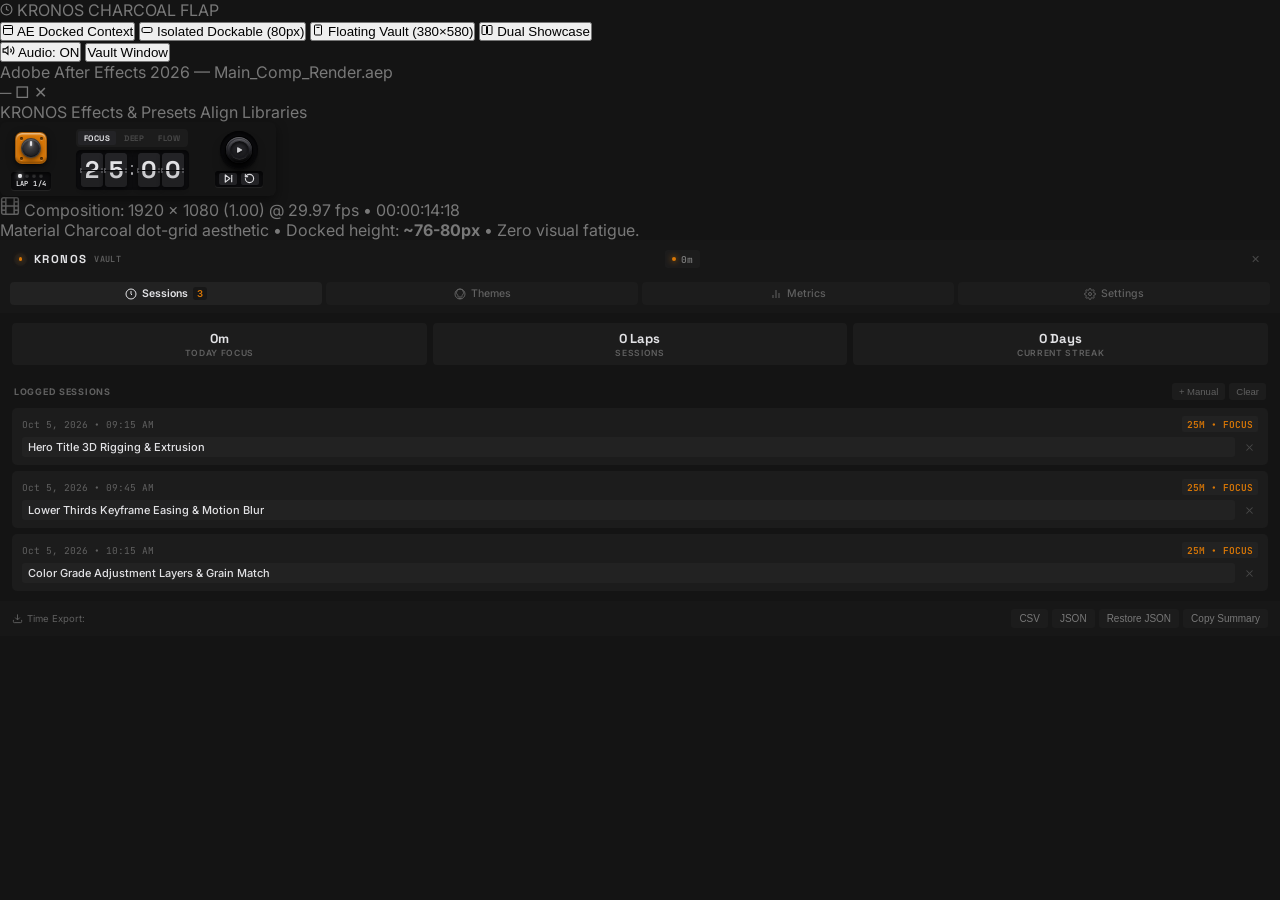
==== commit a3f96df9: "feat: initialize Chronos Pomodoro timer plugin with Web Audio engine and split-flap UI" ====
--- a/index.html
+++ b/index.html
@@ -95,7 +95,7 @@
                 <!-- ZONE A: Modular Squircle Rotary & Inset Lap Channel -->
                 <div class="kronos-zone zone-left">
                   <!-- Modular Squircle Rotary (Settings Launcher) -->
-                  <button id="kronos-crown-btn" class="squircle-modular-trigger" aria-label="Open Session Vault" title="Open Session Vault">
+                  <button id="kronos-crown-btn" class="squircle-modular-trigger" aria-label="Open Session Vault">
                     <span class="squircle-bolt tl"></span>
                     <span class="squircle-bolt tr"></span>
                     <span class="squircle-bolt bl"></span>
@@ -122,8 +122,8 @@
                   <!-- Redesigned Industrial 3-Way Mode Switcher -->
                   <div class="mode-selector-strip" id="mode-selector-strip">
                     <button class="mode-tab-btn active" data-mode="focus">FOCUS</button>
-                    <button class="mode-tab-btn" data-mode="short_break">SHORT</button>
-                    <button class="mode-tab-btn" data-mode="long_break">LONG</button>
+                    <button class="mode-tab-btn" data-mode="short_break">DEEP</button>
+                    <button class="mode-tab-btn" data-mode="long_break">FLOW</button>
                   </div>
 
                   <!-- Mechanical Split-Flap Clock Display -->
@@ -184,7 +184,7 @@
                     </svg>
 
                     <!-- Tactile Push-Button Trigger -->
-                    <button id="kronos-toggle-btn" class="tactile-round-btn play-pause-trigger" aria-label="Start or Pause Timer" title="Start or Pause Timer">
+                    <button id="kronos-toggle-btn" class="tactile-round-btn play-pause-trigger" aria-label="Start or Pause Timer">
                       <span class="btn-face">
                         <!-- Play Icon (shown when stopped) — soft-cornered, optically centred (centroid on 12,12) -->
                         <svg class="icon-glyph glyph-play" width="12" height="12" viewBox="0 0 24 24" fill="currentColor" stroke="currentColor" stroke-width="2.5" stroke-linejoin="round">
@@ -201,13 +201,13 @@
 
                   <!-- Micro Actions (Borderless, Zero-Background, Ample Clearance) -->
                   <div class="micro-actions">
-                    <button id="kronos-skip-btn" class="micro-icon-btn" aria-label="Complete or Skip Lap" title="Skip Lap">
+                    <button id="kronos-skip-btn" class="micro-icon-btn" aria-label="Complete or Skip Lap">
                       <svg width="11" height="11" viewBox="0 0 24 24" fill="none" stroke="currentColor" stroke-width="2.5" stroke-linecap="round" stroke-linejoin="round">
                         <polygon points="5 4 15 12 5 20 5 4"></polygon>
                         <line x1="19" y1="5" x2="19" y2="19"></line>
                       </svg>
                     </button>
-                    <button id="kronos-reset-btn" class="micro-icon-btn" aria-label="Reset Timer (Ctrl+Click to Reset Lap)" title="Reset Timer (Ctrl+Click to Reset Lap)">
+                    <button id="kronos-reset-btn" class="micro-icon-btn" aria-label="Reset Timer (Ctrl+Click to Reset Lap)">
                       <svg width="11" height="11" viewBox="0 0 24 24" fill="none" stroke="currentColor" stroke-width="2.5" stroke-linecap="round" stroke-linejoin="round">
                         <path d="M3 12a9 9 0 1 0 9-9 9.75 9.75 0 0 0-6.74 2.74L3 8"></path>
                         <path d="M3 3v5h5"></path>
@@ -650,15 +650,11 @@
             <span>Time Export:</span>
           </div>
           <div class="export-btn-group">
-            <button id="btn-export-csv" class="vault-export-btn" aria-label="Export CSV">
-              CSV
-            </button>
-            <button id="btn-export-json" class="vault-export-btn" aria-label="Export JSON">
-              JSON
-            </button>
-            <button id="btn-copy-summary" class="vault-export-btn" aria-label="Copy Summary">
-              Copy Summary
-            </button>
+            <button id="btn-export-csv" class="vault-export-btn" aria-label="Export CSV">CSV</button>
+            <button id="btn-export-json" class="vault-export-btn" aria-label="Export JSON">JSON</button>
+            <button id="btn-import-json" class="vault-export-btn" aria-label="Restore Sessions JSON">Restore JSON</button>
+            <input type="file" id="input-import-json" accept=".json" style="display: none;">
+            <button id="btn-copy-summary" class="vault-export-btn" aria-label="Copy Summary">Copy Summary</button>
           </div>
         </div>
       </div>
@@ -702,37 +698,37 @@
             <div class="group-title">TIMER INTERVALS (MINUTES)</div>
             
             <div class="pref-row">
-              <label for="pref-focus-dur">Focus Duration</label>
+              <label for="pref-focus-dur">Focus Duration (min)</label>
               <div class="stepper-input">
                 <button class="step-btn" data-step="pref-focus-dur" data-val="-1">－</button>
-                <input type="number" id="pref-focus-dur" value="25" min="1" max="120">
+                <input type="number" id="pref-focus-dur" value="25" min="1" max="90">
                 <button class="step-btn" data-step="pref-focus-dur" data-val="1">＋</button>
               </div>
             </div>
 
             <div class="pref-row">
-              <label for="pref-short-break">Short Break Duration</label>
+              <label for="pref-short-break">Deep Focus Duration (min)</label>
               <div class="stepper-input">
                 <button class="step-btn" data-step="pref-short-break" data-val="-1">－</button>
-                <input type="number" id="pref-short-break" value="5" min="1" max="60">
+                <input type="number" id="pref-short-break" value="50" min="1" max="90">
                 <button class="step-btn" data-step="pref-short-break" data-val="1">＋</button>
               </div>
             </div>
 
             <div class="pref-row">
-              <label for="pref-long-break">Long Break Duration</label>
+              <label for="pref-long-break">Flow State Duration (min)</label>
               <div class="stepper-input">
                 <button class="step-btn" data-step="pref-long-break" data-val="-1">－</button>
-                <input type="number" id="pref-long-break" value="15" min="1" max="90">
+                <input type="number" id="pref-long-break" value="90" min="1" max="90">
                 <button class="step-btn" data-step="pref-long-break" data-val="1">＋</button>
               </div>
             </div>
 
             <div class="pref-row">
-              <label for="pref-laps-cycle">Laps per Long Cycle</label>
+              <label for="pref-laps-cycle">Laps per Cycle (Max 5)</label>
               <div class="stepper-input">
                 <button class="step-btn" data-step="pref-laps-cycle" data-val="-1">－</button>
-                <input type="number" id="pref-laps-cycle" value="4" min="2" max="10">
+                <input type="number" id="pref-laps-cycle" value="4" min="1" max="5">
                 <button class="step-btn" data-step="pref-laps-cycle" data-val="1">＋</button>
               </div>
             </div>
@@ -740,6 +736,23 @@
 
           <div class="pref-group">
             <div class="group-title">TACTILE AUDIO SYNTHESIS</div>
+            <div class="pref-row">
+              <label for="pref-volume">Sound Volume</label>
+              <div class="volume-control-box">
+                <input type="range" id="pref-volume" min="0" max="100" value="80" class="pref-slider">
+                <span id="pref-volume-val" class="volume-val">80%</span>
+              </div>
+            </div>
+            <div class="pref-row">
+              <label for="pref-audio-profile">Sound Style</label>
+              <select id="pref-audio-profile" class="pref-select">
+                <option value="mechanical">Tactile Mechanical Switch</option>
+                <option value="braun_thud">Braun Analog Thud (1972)</option>
+                <option value="vintage_bell">Vintage Studio Bell</option>
+                <option value="digital_quartz">Digital Quartz Chrono</option>
+                <option value="zen_gong">Zen Singing Bowl</option>
+              </select>
+            </div>
             <div class="pref-row">
               <label for="pref-sound-effects">Mechanical Switch Clicks</label>
               <input type="checkbox" id="pref-sound-effects" checked class="pref-toggle">
--- a/styles.css
+++ b/styles.css
@@ -1193,6 +1193,182 @@
   background: var(--bg-input);
 }
 
+.card-duration-edit {
+  display: flex;
+  align-items: center;
+  gap: 2px;
+  background: var(--bg-input);
+  padding: 1.5px 5px;
+  border-radius: 2px;
+  font-family: var(--font-mono);
+  font-size: 9.5px;
+  font-weight: 600;
+  color: var(--text-body);
+}
+
+.card-duration-edit.focus {
+  color: var(--accent-amber);
+}
+
+.session-duration-input {
+  width: 22px;
+  background: transparent;
+  border: none !important;
+  outline: none !important;
+  color: inherit;
+  font-family: inherit;
+  font-size: inherit;
+  font-weight: 700;
+  text-align: right;
+  padding: 0;
+  -moz-appearance: textfield;
+  appearance: textfield;
+}
+
+.session-duration-input::-webkit-outer-spin-button,
+.session-duration-input::-webkit-inner-spin-button {
+  -webkit-appearance: none !important;
+  margin: 0 !important;
+}
+
+.card-duration-unit {
+  font-size: 8.5px;
+  opacity: 0.85;
+  letter-spacing: 0.04em;
+}
+
+/* Session Tags Strip & Resume */
+.card-tags-row {
+  display: flex;
+  align-items: center;
+  justify-content: space-between;
+  gap: 6px;
+  margin-top: 2px;
+}
+
+.tags-scroll-strip {
+  display: flex;
+  align-items: center;
+  gap: 4px;
+  flex-wrap: wrap;
+  flex: 1;
+}
+
+.tag-chip {
+  display: inline-flex;
+  align-items: center;
+  gap: 3px;
+  background: var(--bg-input);
+  border-radius: 2px;
+  padding: 1.5px 5px;
+  font-family: var(--font-sans);
+  font-size: 8.5px;
+  font-weight: 600;
+  color: var(--text-body);
+  letter-spacing: 0.02em;
+  transition: all 100ms ease;
+}
+
+.tag-chip:hover {
+  background: var(--bg-hover);
+  color: var(--text-active);
+}
+
+.tag-name-edit {
+  border: none;
+  background: transparent;
+  outline: none;
+  font-family: inherit;
+  font-size: inherit;
+  font-weight: inherit;
+  color: inherit;
+  padding: 0;
+  max-width: 90px;
+}
+
+.tag-del-btn {
+  background: transparent;
+  border: none !important;
+  color: var(--text-dim);
+  cursor: pointer;
+  padding: 0 1px;
+  font-size: 10px;
+  line-height: 1;
+  display: inline-flex;
+  align-items: center;
+}
+
+.tag-del-btn:hover {
+  color: #ef4444;
+}
+
+.add-tag-btn {
+  background: transparent;
+  border: 1px dashed #3a3a3e !important;
+  color: var(--text-dim);
+  border-radius: 2px;
+  padding: 1px 5px;
+  font-family: var(--font-sans);
+  font-size: 8.5px;
+  font-weight: 600;
+  cursor: pointer;
+  transition: all 120ms ease;
+}
+
+.add-tag-btn:hover {
+  border-color: var(--accent-amber) !important;
+  color: var(--accent-amber);
+}
+
+.tag-inline-input {
+  width: 55px;
+  background: var(--bg-input);
+  border: 1px solid var(--accent-amber) !important;
+  border-radius: 2px;
+  color: var(--text-active);
+  font-family: var(--font-sans);
+  font-size: 8.5px;
+  padding: 1px 4px;
+  outline: none;
+}
+
+.card-resume-btn {
+  display: inline-flex;
+  align-items: center;
+  gap: 3px;
+  background: transparent;
+  border: 1px solid #333338 !important;
+  color: var(--accent-amber);
+  border-radius: 2px;
+  padding: 1.5px 6px;
+  font-family: var(--font-grotesk);
+  font-size: 8px;
+  font-weight: 700;
+  letter-spacing: 0.04em;
+  cursor: pointer;
+  transition: all 120ms ease;
+  white-space: nowrap;
+  flex-shrink: 0;
+}
+
+.card-resume-btn:hover {
+  background: var(--accent-amber);
+  color: #121212;
+  border-color: var(--accent-amber) !important;
+}
+
+.pref-select {
+  background: var(--bg-input);
+  color: var(--text-active);
+  border: 1px solid #333338 !important;
+  border-radius: 3px;
+  font-family: var(--font-sans);
+  font-size: 10px;
+  padding: 3px 6px;
+  outline: none;
+  cursor: pointer;
+}
+
 .vault-footer-export {
   padding: 8px 12px;
   background: var(--bg-panel);
@@ -1259,6 +1435,8 @@
   display: flex;
   flex-direction: column;
   gap: 2px;
+  flex: 1;
+  min-width: 0;
 }
 
 .card-title {
@@ -1266,20 +1444,26 @@
   font-weight: 700;
   letter-spacing: 0.08em;
   color: var(--text-body);
+  white-space: nowrap;
+  overflow: hidden;
+  text-overflow: ellipsis;
 }
 
 .card-sub {
   font-size: 9.5px;
   color: var(--text-muted);
-}
-
-/* Interactive Timeframe Segment Control */
+  white-space: nowrap;
+}
+
+/* Interactive Timeframe Segment Control — Stable, Permanent Fixed Layout */
 .timeframe-group {
   display: flex;
   background: var(--bg-input);
   border-radius: 4px;
   padding: 2px;
   gap: 2px;
+  flex-shrink: 0;
+  margin-left: auto;
 }
 
 .tf-btn {
@@ -1289,11 +1473,14 @@
   font-family: var(--font-sans);
   font-size: 9px;
   font-weight: 600;
-  padding: 3px 7px;
+  padding: 3px 0;
+  width: 50px;
+  text-align: center;
   border-radius: 3px;
   cursor: pointer;
-  transition: all 120ms ease;
+  transition: none !important;
   line-height: 1;
+  box-sizing: border-box;
 }
 
 .tf-btn:hover {
@@ -1303,7 +1490,7 @@
 .tf-btn.active {
   background: var(--accent-amber);
   color: #121212;
-  font-weight: 700;
+  font-weight: 600;
 }
 
 /* Dynamic Bar Chart */
@@ -1521,6 +1708,63 @@
   font-weight: 600;
   text-align: center;
   outline: none;
+  -moz-appearance: textfield;
+  appearance: textfield;
+}
+
+.stepper-input input::-webkit-outer-spin-button,
+.stepper-input input::-webkit-inner-spin-button,
+input[type="number"]::-webkit-outer-spin-button,
+input[type="number"]::-webkit-inner-spin-button {
+  -webkit-appearance: none !important;
+  margin: 0 !important;
+}
+
+input[type="number"] {
+  -moz-appearance: textfield;
+  appearance: textfield;
+}
+
+.volume-control-box {
+  display: flex;
+  align-items: center;
+  gap: 8px;
+}
+
+.pref-slider {
+  -webkit-appearance: none;
+  appearance: none;
+  width: 100px;
+  height: 4px;
+  background: var(--bg-input);
+  border-radius: 2px;
+  outline: none;
+  cursor: pointer;
+}
+
+.pref-slider::-webkit-slider-thumb {
+  -webkit-appearance: none;
+  appearance: none;
+  width: 12px;
+  height: 12px;
+  border-radius: 50%;
+  background: var(--accent-amber);
+  cursor: pointer;
+  transition: transform 80ms ease;
+  border: none;
+}
+
+.pref-slider::-webkit-slider-thumb:hover {
+  transform: scale(1.15);
+}
+
+.volume-val {
+  font-family: var(--font-mono);
+  font-size: 10px;
+  font-weight: 600;
+  color: var(--text-muted);
+  width: 32px;
+  text-align: right;
 }
 
 .pref-toggle {
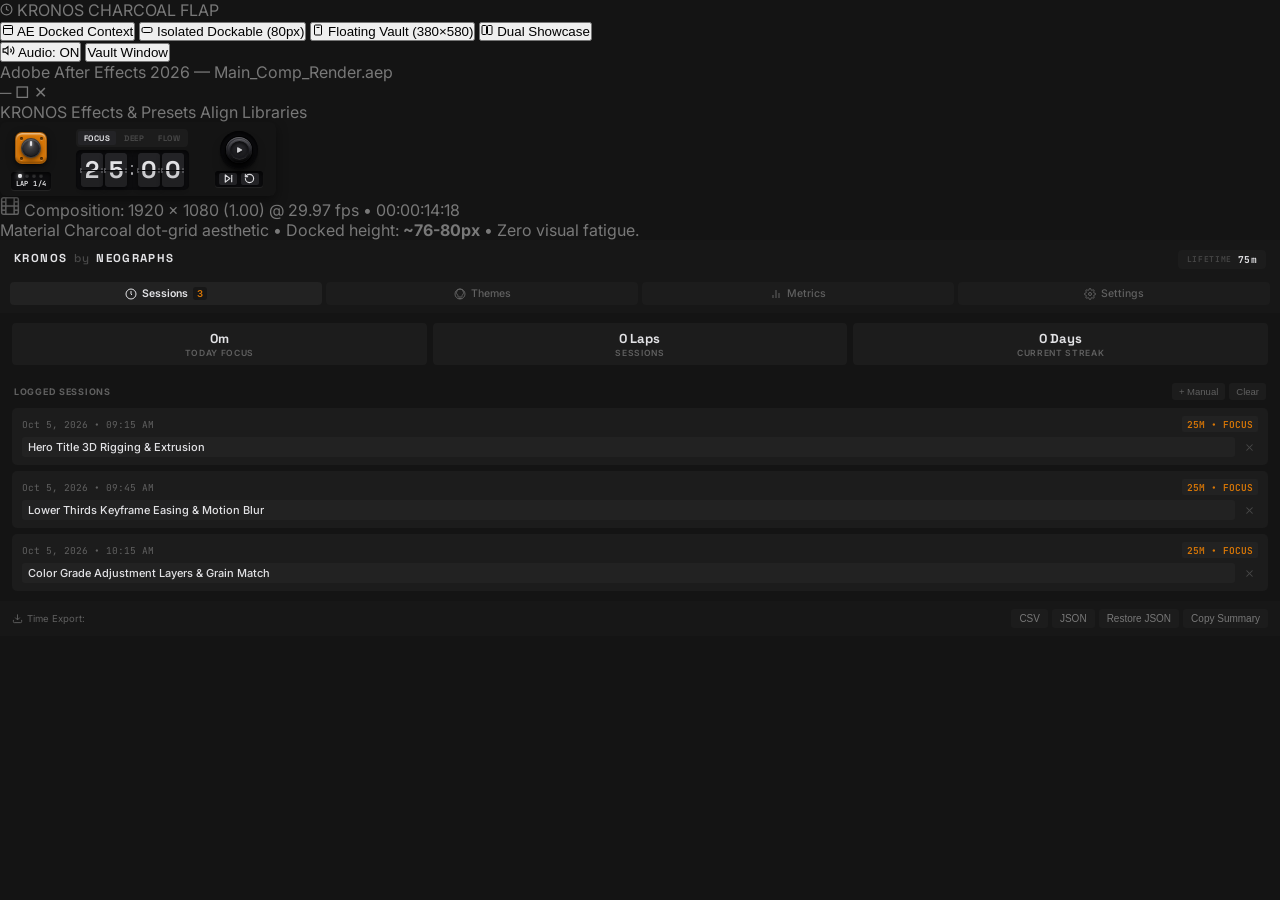
==== commit 0d87a0d2: "refactor: implement settings UI and analytics engine for Chronos plugin" ====
--- a/index.html
+++ b/index.html
@@ -8,6 +8,24 @@
   <link rel="preconnect" href="https://fonts.gstatic.com" crossorigin>
   <link href="https://fonts.googleapis.com/css2?family=Inter:wght@400;500;600;700&family=JetBrains+Mono:wght@500;700;800&family=Space+Grotesk:wght@500;700&display=swap" rel="stylesheet">
   <link rel="stylesheet" href="styles.css">
+  <style>
+    *, *::before, *::after, html, body {
+      scrollbar-width: none !important;
+      -ms-overflow-style: none !important;
+    }
+    *::-webkit-scrollbar, ::-webkit-scrollbar,
+    *::-webkit-scrollbar-thumb, *::-webkit-scrollbar-track,
+    *::-webkit-scrollbar-button, *::-webkit-scrollbar-corner {
+      display: none !important;
+      width: 0 !important;
+      height: 0 !important;
+      max-width: 0 !important;
+      max-height: 0 !important;
+      background: transparent !important;
+      opacity: 0 !important;
+      pointer-events: none !important;
+    }
+  </style>
 </head>
 <body class="showcase-mode" data-active-view="docked-preview">
 
@@ -128,6 +146,8 @@
 
                   <!-- Mechanical Split-Flap Clock Display -->
                   <div class="split-flap-display" id="split-flap-chronometer">
+                    <!-- Overtime '+' Badge Indicator -->
+                    <div class="overflow-badge" id="kronos-overflow-badge" aria-label="Overtime Flow State">+</div>
                     <!-- Minutes Tens -->
                     <div class="flap-tile-group">
                       <div class="flap-tile" id="tile-m1">
@@ -253,20 +273,14 @@
       <!-- Window Title Bar -->
       <div class="vault-titlebar" id="vault-drag-handle">
         <div class="vault-branding">
-          <div class="vault-rotary-mini">
-            <span class="rotary-mini-amber"></span>
-          </div>
           <span class="vault-logo" id="vault-title">KRONOS</span>
-          <span class="vault-version-tag">VAULT</span>
-        </div>
-
-        <div class="vault-stats-chip" id="today-stats-chip" aria-label="Focus time accumulated today">
-          <span class="stats-chip-dot"></span>
-          <span id="header-focus-time">1h 15m</span>
-        </div>
-
-        <div class="vault-window-controls">
-          <button id="vault-close-btn" class="vault-ctrl-btn close" aria-label="Close Window">✕</button>
+          <span class="vault-by">by</span>
+          <span class="vault-logo">NEOGRAPHS</span>
+        </div>
+
+        <div class="vault-lifetime-chip" id="vault-lifetime-chip" aria-label="Lifetime focus minutes accumulated">
+          <span class="lifetime-label">LIFETIME</span>
+          <span id="header-lifetime-time">0m</span>
         </div>
       </div>
 
@@ -291,14 +305,9 @@
         </button>
       </nav>
 
-      <!-- TAB: THEMES & WATCH SKINS -->
+      <!-- TAB: THEMES -->
       <div class="vault-tab-content" id="tab-themes">
-        <div class="themes-header-strip">
-          <div>
-            <span class="section-title">WATCH SKINS &amp; COLOR SCHEMES</span>
-          </div>
-          <span class="themes-count-tag" id="current-theme-name-tag">Charcoal Flap</span>
-        </div>
+
 
         <div class="theme-cards-grid" id="theme-cards-grid">
           <!-- 1. Charcoal Flap (Baseline) -->
@@ -313,7 +322,6 @@
             <div class="theme-card-info">
               <div class="theme-name-row">
                 <span class="theme-title">Charcoal Flap</span>
-                <span class="theme-badge">BASELINE</span>
               </div>
               <span class="theme-desc">Material Charcoal • Industrial amber</span>
               <div class="theme-swatches">
@@ -357,7 +365,6 @@
             <div class="theme-card-info">
               <div class="theme-name-row">
                 <span class="theme-title">Neon Lilac</span>
-                <span class="theme-badge p1">P1</span>
               </div>
               <span class="theme-desc">Spotify RAP-200A • Soft Lilac &amp; Deep Amethyst</span>
               <div class="theme-swatches">
@@ -401,7 +408,6 @@
             <div class="theme-card-info">
               <div class="theme-name-row">
                 <span class="theme-title">Braun 1972</span>
-                <span class="theme-badge p2">P2</span>
               </div>
               <span class="theme-desc">Dieter Rams Ivory • Slate Black &amp; Safety Orange</span>
               <div class="theme-swatches">
@@ -445,7 +451,6 @@
             <div class="theme-card-info">
               <div class="theme-name-row">
                 <span class="theme-title">Cyber Violet</span>
-                <span class="theme-badge p3">P3</span>
               </div>
               <span class="theme-desc">Obsidian Pitch Black • Electric Neon Violet Glow</span>
               <div class="theme-swatches">
@@ -489,7 +494,6 @@
             <div class="theme-card-info">
               <div class="theme-name-row">
                 <span class="theme-title">Kyoto Matcha</span>
-                <span class="theme-badge">VINTAGE</span>
               </div>
               <span class="theme-desc">Matcha Latte Vending • Washi Cream &amp; Brass</span>
               <div class="theme-swatches">
@@ -533,7 +537,6 @@
             <div class="theme-card-info">
               <div class="theme-name-row">
                 <span class="theme-title">Cobalt Runner</span>
-                <span class="theme-badge">ATHLETIC</span>
               </div>
               <span class="theme-desc">Electric Cobalt Blue • High-Vis Athletic Orange</span>
               <div class="theme-swatches">
@@ -577,7 +580,6 @@
             <div class="theme-card-info">
               <div class="theme-name-row">
                 <span class="theme-title">Solar Ochre</span>
-                <span class="theme-badge">BAUHAUS</span>
               </div>
               <span class="theme-desc">Bauhaus Canary Ochre • Deep Ink Black Digits</span>
               <div class="theme-swatches">
@@ -737,10 +739,17 @@
           <div class="pref-group">
             <div class="group-title">TACTILE AUDIO SYNTHESIS</div>
             <div class="pref-row">
-              <label for="pref-volume">Sound Volume</label>
+              <label for="pref-switch-volume">Switch Click Volume</label>
               <div class="volume-control-box">
-                <input type="range" id="pref-volume" min="0" max="100" value="80" class="pref-slider">
-                <span id="pref-volume-val" class="volume-val">80%</span>
+                <input type="range" id="pref-switch-volume" min="0" max="100" value="50" class="pref-slider">
+                <span id="pref-switch-volume-val" class="volume-val">50%</span>
+              </div>
+            </div>
+            <div class="pref-row">
+              <label for="pref-clock-volume">Clock Tick Volume</label>
+              <div class="volume-control-box">
+                <input type="range" id="pref-clock-volume" min="0" max="100" value="80" class="pref-slider">
+                <span id="pref-clock-volume-val" class="volume-val">80%</span>
               </div>
             </div>
             <div class="pref-row">
@@ -795,6 +804,28 @@
   <!-- NOTIFICATION TOAST -->
   <div id="kronos-toast" class="toast-bubble" aria-live="polite"></div>
 
+  <!-- Clean Themed Modal Dialog for Deletion Confirmation -->
+  <div id="kronos-confirm-modal" class="confirm-modal-backdrop" aria-hidden="true" style="display: none;">
+    <div class="confirm-dialog-card">
+      <div class="confirm-dialog-icon">
+        <svg width="18" height="18" viewBox="0 0 24 24" fill="none" stroke="currentColor" stroke-width="2.2" stroke-linecap="round" stroke-linejoin="round">
+          <polyline points="3 6 5 6 21 6"></polyline>
+          <path d="M19 6v14a2 2 0 0 1-2 2H7a2 2 0 0 1-2-2V6m3 0V4a2 2 0 0 1 2-2h4a2 2 0 0 1 2 2v2"></path>
+          <line x1="10" y1="11" x2="10" y2="17"></line>
+          <line x1="14" y1="11" x2="14" y2="17"></line>
+        </svg>
+      </div>
+      <div class="confirm-dialog-body">
+        <div class="confirm-dialog-title">Delete Session?</div>
+        <p class="confirm-dialog-msg">Do you want to delete this recorded session? This action cannot be undone.</p>
+      </div>
+      <div class="confirm-dialog-actions">
+        <button id="confirm-modal-cancel" class="confirm-btn cancel" type="button">Cancel</button>
+        <button id="confirm-modal-delete" class="confirm-btn delete" type="button">Delete</button>
+      </div>
+    </div>
+  </div>
+
   <script src="app.js"></script>
 </body>
 </html>
--- a/styles.css
+++ b/styles.css
@@ -52,13 +52,82 @@
   --knob-ambient-shadow: rgba(0, 0, 0, 0.7);
 }
 
-/* Base Reset */
-*, *::before, *::after {
+/* Base Reset & Universal Scrollbar Elimination */
+*, *::before, *::after, html, body {
   box-sizing: border-box;
   margin: 0;
   padding: 0;
   user-select: none;
   -webkit-user-select: none;
+  scrollbar-width: none !important;
+  -ms-overflow-style: none !important;
+}
+
+*::-webkit-scrollbar,
+html::-webkit-scrollbar,
+body::-webkit-scrollbar,
+div::-webkit-scrollbar,
+section::-webkit-scrollbar,
+main::-webkit-scrollbar,
+nav::-webkit-scrollbar,
+article::-webkit-scrollbar,
+aside::-webkit-scrollbar,
+ul::-webkit-scrollbar,
+ol::-webkit-scrollbar,
+p::-webkit-scrollbar,
+span::-webkit-scrollbar,
+::-webkit-scrollbar {
+  display: none !important;
+  width: 0 !important;
+  height: 0 !important;
+  max-width: 0 !important;
+  max-height: 0 !important;
+  background: transparent !important;
+  opacity: 0 !important;
+  pointer-events: none !important;
+}
+
+*::-webkit-scrollbar-track,
+*::-webkit-scrollbar-thumb,
+*::-webkit-scrollbar-button,
+*::-webkit-scrollbar-corner,
+::-webkit-scrollbar-track,
+::-webkit-scrollbar-thumb,
+::-webkit-scrollbar-button,
+::-webkit-scrollbar-corner {
+  display: none !important;
+  width: 0 !important;
+  height: 0 !important;
+  max-width: 0 !important;
+  max-height: 0 !important;
+  background: transparent !important;
+  opacity: 0 !important;
+  pointer-events: none !important;
+}
+
+.preferences-wrapper,
+.session-cards-scroll,
+.theme-cards-grid,
+.analytics-wrapper,
+.vault-tab-content,
+.vault-window-root,
+.category-breakdown-list,
+.tags-scroll-strip {
+  scrollbar-width: none !important;
+  -ms-overflow-style: none !important;
+}
+
+.preferences-wrapper::-webkit-scrollbar,
+.session-cards-scroll::-webkit-scrollbar,
+.theme-cards-grid::-webkit-scrollbar,
+.analytics-wrapper::-webkit-scrollbar,
+.vault-tab-content::-webkit-scrollbar,
+.vault-window-root::-webkit-scrollbar,
+.category-breakdown-list::-webkit-scrollbar,
+.tags-scroll-strip::-webkit-scrollbar {
+  display: none !important;
+  width: 0 !important;
+  height: 0 !important;
 }
 
 html, body {
@@ -834,6 +903,17 @@
   font-weight: 700;
   letter-spacing: 0.12em;
   color: var(--text-active);
+  line-height: 1;
+}
+
+.vault-by,
+.vault-by-tag {
+  font-family: var(--font-grotesk);
+  font-size: 11.5px;
+  font-weight: 500;
+  letter-spacing: 0.04em;
+  color: var(--text-dim);
+  line-height: 1;
 }
 
 .vault-version-tag {
@@ -842,6 +922,30 @@
   color: var(--text-muted);
   font-weight: 600;
   letter-spacing: 0.04em;
+}
+
+.vault-lifetime-chip {
+  display: flex;
+  align-items: center;
+  gap: 6px;
+  background: var(--bg-card);
+  padding: 3px 9px;
+  border-radius: 4px;
+  border: 1px solid var(--border-subtle);
+  font-size: 9.5px;
+  font-family: var(--font-mono);
+  color: var(--text-active);
+  font-weight: 700;
+  letter-spacing: 0.04em;
+  -webkit-app-region: no-drag;
+}
+
+.vault-lifetime-chip .lifetime-label {
+  color: var(--text-dim);
+  font-size: 8px;
+  font-weight: 600;
+  letter-spacing: 0.08em;
+  text-transform: uppercase;
 }
 
 .vault-stats-chip {
@@ -1097,12 +1201,8 @@
 }
 
 .session-cards-scroll::-webkit-scrollbar {
-  width: 4px;
-}
-
-.session-cards-scroll::-webkit-scrollbar-thumb {
-  background: var(--bg-card);
-  border-radius: 3px;
+  display: none !important;
+  width: 0 !important;
 }
 
 .session-card {
@@ -1113,11 +1213,11 @@
   display: flex;
   flex-direction: column;
   gap: 5px;
-  transition: background 120ms ease;
+  transition: none !important;
 }
 
 .session-card:hover {
-  background: #202020;
+  background: var(--bg-card) !important;
 }
 
 .card-top-row {
@@ -1173,6 +1273,32 @@
 .session-title-input:focus {
   background: var(--bg-deep);
   color: var(--text-active);
+}
+
+.card-btn-group {
+  display: flex;
+  align-items: center;
+  gap: 2px;
+  flex-shrink: 0;
+}
+
+.card-resume-btn {
+  background: transparent;
+  border: none !important;
+  color: var(--accent-amber);
+  cursor: pointer;
+  padding: 3px;
+  border-radius: 2px;
+  display: flex;
+  align-items: center;
+  justify-content: center;
+  transition: color 120ms ease, background 120ms ease, transform 80ms ease;
+}
+
+.card-resume-btn:hover {
+  color: #fbbf24;
+  background: var(--bg-input);
+  transform: scale(1.1);
 }
 
 .card-delete-btn {
@@ -1237,11 +1363,10 @@
   letter-spacing: 0.04em;
 }
 
-/* Session Tags Strip & Resume */
+/* Session Tags Strip — Single Locked Row, Max 3 Tags */
 .card-tags-row {
   display: flex;
   align-items: center;
-  justify-content: space-between;
   gap: 6px;
   margin-top: 2px;
 }
@@ -1250,23 +1375,26 @@
   display: flex;
   align-items: center;
   gap: 4px;
-  flex-wrap: wrap;
-  flex: 1;
+  flex-wrap: nowrap;
+  overflow: hidden;
+  max-height: 24px;
+  width: 100%;
 }
 
 .tag-chip {
   display: inline-flex;
   align-items: center;
-  gap: 3px;
+  gap: 4px;
   background: var(--bg-input);
   border-radius: 2px;
-  padding: 1.5px 5px;
+  padding: 2px 6px;
   font-family: var(--font-sans);
-  font-size: 8.5px;
+  font-size: 9.5px;
   font-weight: 600;
   color: var(--text-body);
   letter-spacing: 0.02em;
   transition: all 100ms ease;
+  white-space: nowrap;
 }
 
 .tag-chip:hover {
@@ -1279,7 +1407,7 @@
   background: transparent;
   outline: none;
   font-family: inherit;
-  font-size: inherit;
+  font-size: 9.5px;
   font-weight: inherit;
   color: inherit;
   padding: 0;
@@ -1292,7 +1420,7 @@
   color: var(--text-dim);
   cursor: pointer;
   padding: 0 1px;
-  font-size: 10px;
+  font-size: 12px;
   line-height: 1;
   display: inline-flex;
   align-items: center;
@@ -1307,12 +1435,13 @@
   border: 1px dashed #3a3a3e !important;
   color: var(--text-dim);
   border-radius: 2px;
-  padding: 1px 5px;
+  padding: 2px 6px;
   font-family: var(--font-sans);
-  font-size: 8.5px;
+  font-size: 9.5px;
   font-weight: 600;
   cursor: pointer;
   transition: all 120ms ease;
+  white-space: nowrap;
 }
 
 .add-tag-btn:hover {
@@ -1321,40 +1450,48 @@
 }
 
 .tag-inline-input {
-  width: 55px;
+  width: 60px;
   background: var(--bg-input);
   border: 1px solid var(--accent-amber) !important;
   border-radius: 2px;
   color: var(--text-active);
   font-family: var(--font-sans);
-  font-size: 8.5px;
-  padding: 1px 4px;
+  font-size: 9.5px;
+  padding: 2px 5px;
   outline: none;
 }
 
-.card-resume-btn {
-  display: inline-flex;
-  align-items: center;
-  gap: 3px;
-  background: transparent;
-  border: 1px solid #333338 !important;
-  color: var(--accent-amber);
-  border-radius: 2px;
-  padding: 1.5px 6px;
-  font-family: var(--font-grotesk);
-  font-size: 8px;
+/* OVERTIME / FLOW-STATE OVERFLOW BADGE */
+.overflow-badge {
+  display: none;
+  align-items: center;
+  justify-content: center;
+  width: 14px;
+  height: 34px;
+  font-family: 'Space Grotesk', -apple-system, BlinkMacSystemFont, sans-serif;
+  font-size: 20px;
   font-weight: 700;
-  letter-spacing: 0.04em;
-  cursor: pointer;
-  transition: all 120ms ease;
-  white-space: nowrap;
+  color: var(--theme-accent-color, #ea580c);
+  user-select: none;
+  line-height: 34px;
+  margin-right: 3px;
   flex-shrink: 0;
-}
-
-.card-resume-btn:hover {
-  background: var(--accent-amber);
-  color: #121212;
-  border-color: var(--accent-amber) !important;
+  animation: overflowBadgePulse 2.8s ease-in-out infinite;
+}
+
+.overflow-badge.active {
+  display: flex !important;
+}
+
+@keyframes overflowBadgePulse {
+  0%, 100% {
+    opacity: 0.65;
+    filter: drop-shadow(0 0 1px var(--theme-accent-color, #ea580c));
+  }
+  50% {
+    opacity: 1;
+    filter: drop-shadow(0 0 5px var(--theme-accent-color, #ea580c));
+  }
 }
 
 .pref-select {
@@ -1895,12 +2032,8 @@
 }
 
 .theme-cards-grid::-webkit-scrollbar {
-  width: 5px;
-}
-
-.theme-cards-grid::-webkit-scrollbar-thumb {
-  background: var(--bg-hover);
-  border-radius: 3px;
+  display: none !important;
+  width: 0 !important;
 }
 
 .theme-card {
@@ -1912,19 +2045,19 @@
   gap: 10px;
   cursor: pointer;
   border: 1px solid transparent;
-  transition: all 140ms ease;
+  transition: none !important;
   position: relative;
 }
 
 .theme-card:hover {
   background: var(--bg-hover);
-  transform: translateY(-1px);
+  transform: none !important;
 }
 
 .theme-card.active {
   background: var(--bg-active);
   border-color: rgba(255, 255, 255, 0.12);
-  box-shadow: 0 4px 12px rgba(0, 0, 0, 0.35);
+  box-shadow: none !important;
 }
 
 /* MINI WATCH PREVIEWS INSIDE THEME CARDS */
@@ -2071,12 +2204,12 @@
   justify-content: center;
   cursor: pointer;
   overflow: hidden;
-  transition: transform 120ms ease, border-color 120ms ease;
+  transition: border-color 100ms ease;
   flex-shrink: 0;
 }
 
 .swatch:hover {
-  transform: scale(1.15);
+  transform: none !important;
   border-color: rgba(255, 255, 255, 0.7);
   box-shadow: none !important;
   filter: none !important;
@@ -2132,7 +2265,7 @@
   justify-content: center;
   flex-shrink: 0;
   color: transparent;
-  transition: all 120ms ease;
+  transition: none !important;
 }
 
 .theme-card.active .theme-card-radio {
@@ -2140,6 +2273,120 @@
   color: #111111;
   font-size: 10px;
   font-weight: 700;
+}
+
+/* ==========================================================================
+   THEMED SESSION DELETION CONFIRMATION MODAL
+   ========================================================================== */
+.confirm-modal-backdrop {
+  position: fixed;
+  top: 0;
+  left: 0;
+  width: 100vw;
+  height: 100vh;
+  z-index: 10000;
+  background: rgba(0, 0, 0, 0.65);
+  backdrop-filter: blur(3px);
+  -webkit-backdrop-filter: blur(3px);
+  display: flex;
+  align-items: center;
+  justify-content: center;
+  padding: 16px;
+  box-sizing: border-box;
+}
+
+.confirm-dialog-card {
+  background: var(--bg-card, #1c1c1f);
+  border: 1px solid rgba(255, 255, 255, 0.12);
+  border-radius: 6px;
+  padding: 16px 18px;
+  width: 280px;
+  max-width: 100%;
+  box-shadow: 0 12px 32px rgba(0, 0, 0, 0.6);
+  display: flex;
+  flex-direction: column;
+  gap: 12px;
+  animation: confirmFadeIn 120ms ease-out;
+}
+
+@keyframes confirmFadeIn {
+  from {
+    opacity: 0;
+    transform: scale(0.96);
+  }
+  to {
+    opacity: 1;
+    transform: scale(1);
+  }
+}
+
+.confirm-dialog-icon {
+  width: 32px;
+  height: 32px;
+  border-radius: 50%;
+  background: rgba(239, 68, 68, 0.14);
+  color: #ef4444;
+  display: flex;
+  align-items: center;
+  justify-content: center;
+  margin: 0 auto;
+}
+
+.confirm-dialog-body {
+  text-align: center;
+}
+
+.confirm-dialog-title {
+  font-family: var(--font-sans);
+  font-size: 13px;
+  font-weight: 700;
+  color: var(--text-active);
+  margin-bottom: 4px;
+}
+
+.confirm-dialog-msg {
+  font-family: var(--font-sans);
+  font-size: 10.5px;
+  color: var(--text-muted);
+  line-height: 1.4;
+  margin: 0;
+}
+
+.confirm-dialog-actions {
+  display: flex;
+  gap: 8px;
+  justify-content: flex-end;
+  margin-top: 4px;
+}
+
+.confirm-btn {
+  padding: 5px 12px;
+  border-radius: 3px;
+  font-family: var(--font-sans);
+  font-size: 10.5px;
+  font-weight: 600;
+  cursor: pointer;
+  border: none;
+  transition: all 100ms ease;
+}
+
+.confirm-btn.cancel {
+  background: var(--bg-input, #2a2a2d);
+  color: var(--text-body);
+}
+
+.confirm-btn.cancel:hover {
+  background: var(--bg-hover, #35353a);
+  color: var(--text-active);
+}
+
+.confirm-btn.delete {
+  background: #dc2626;
+  color: #ffffff;
+}
+
+.confirm-btn.delete:hover {
+  background: #ef4444;
 }
 
 /* ==========================================================================
